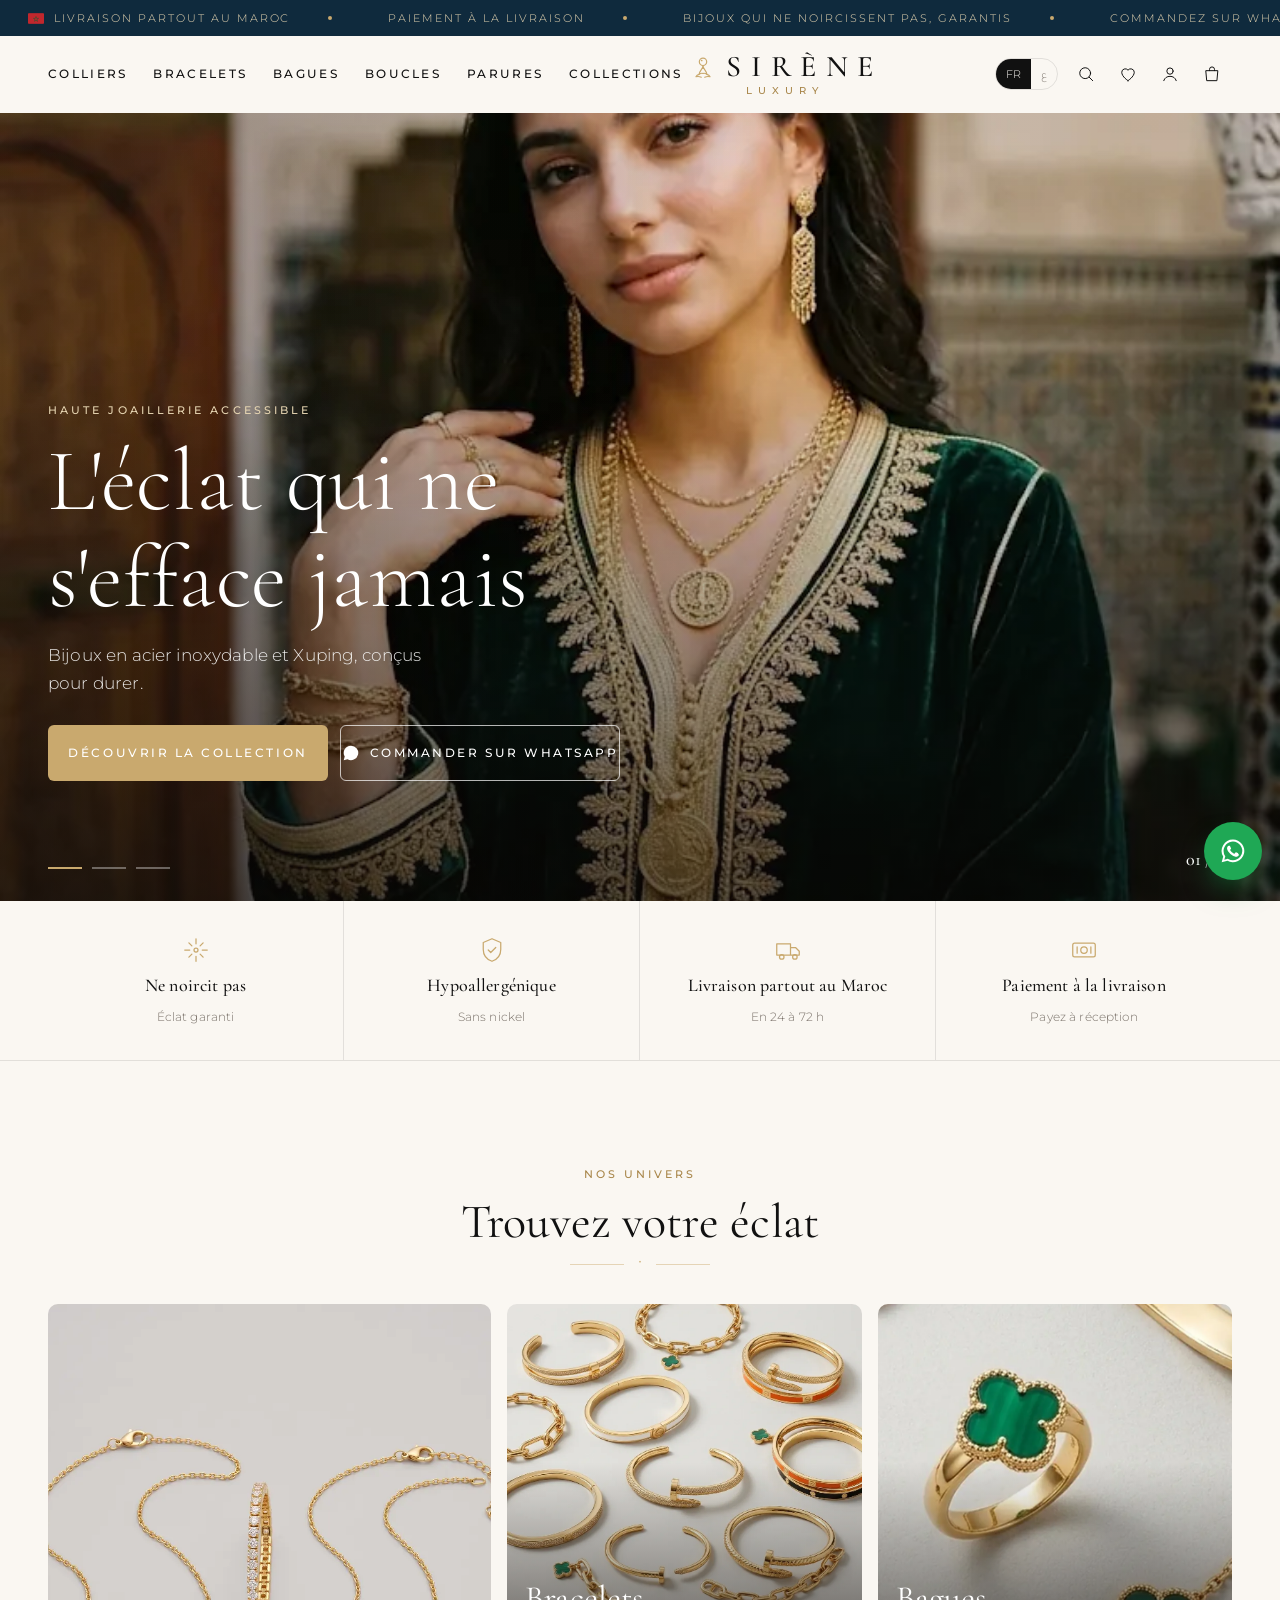
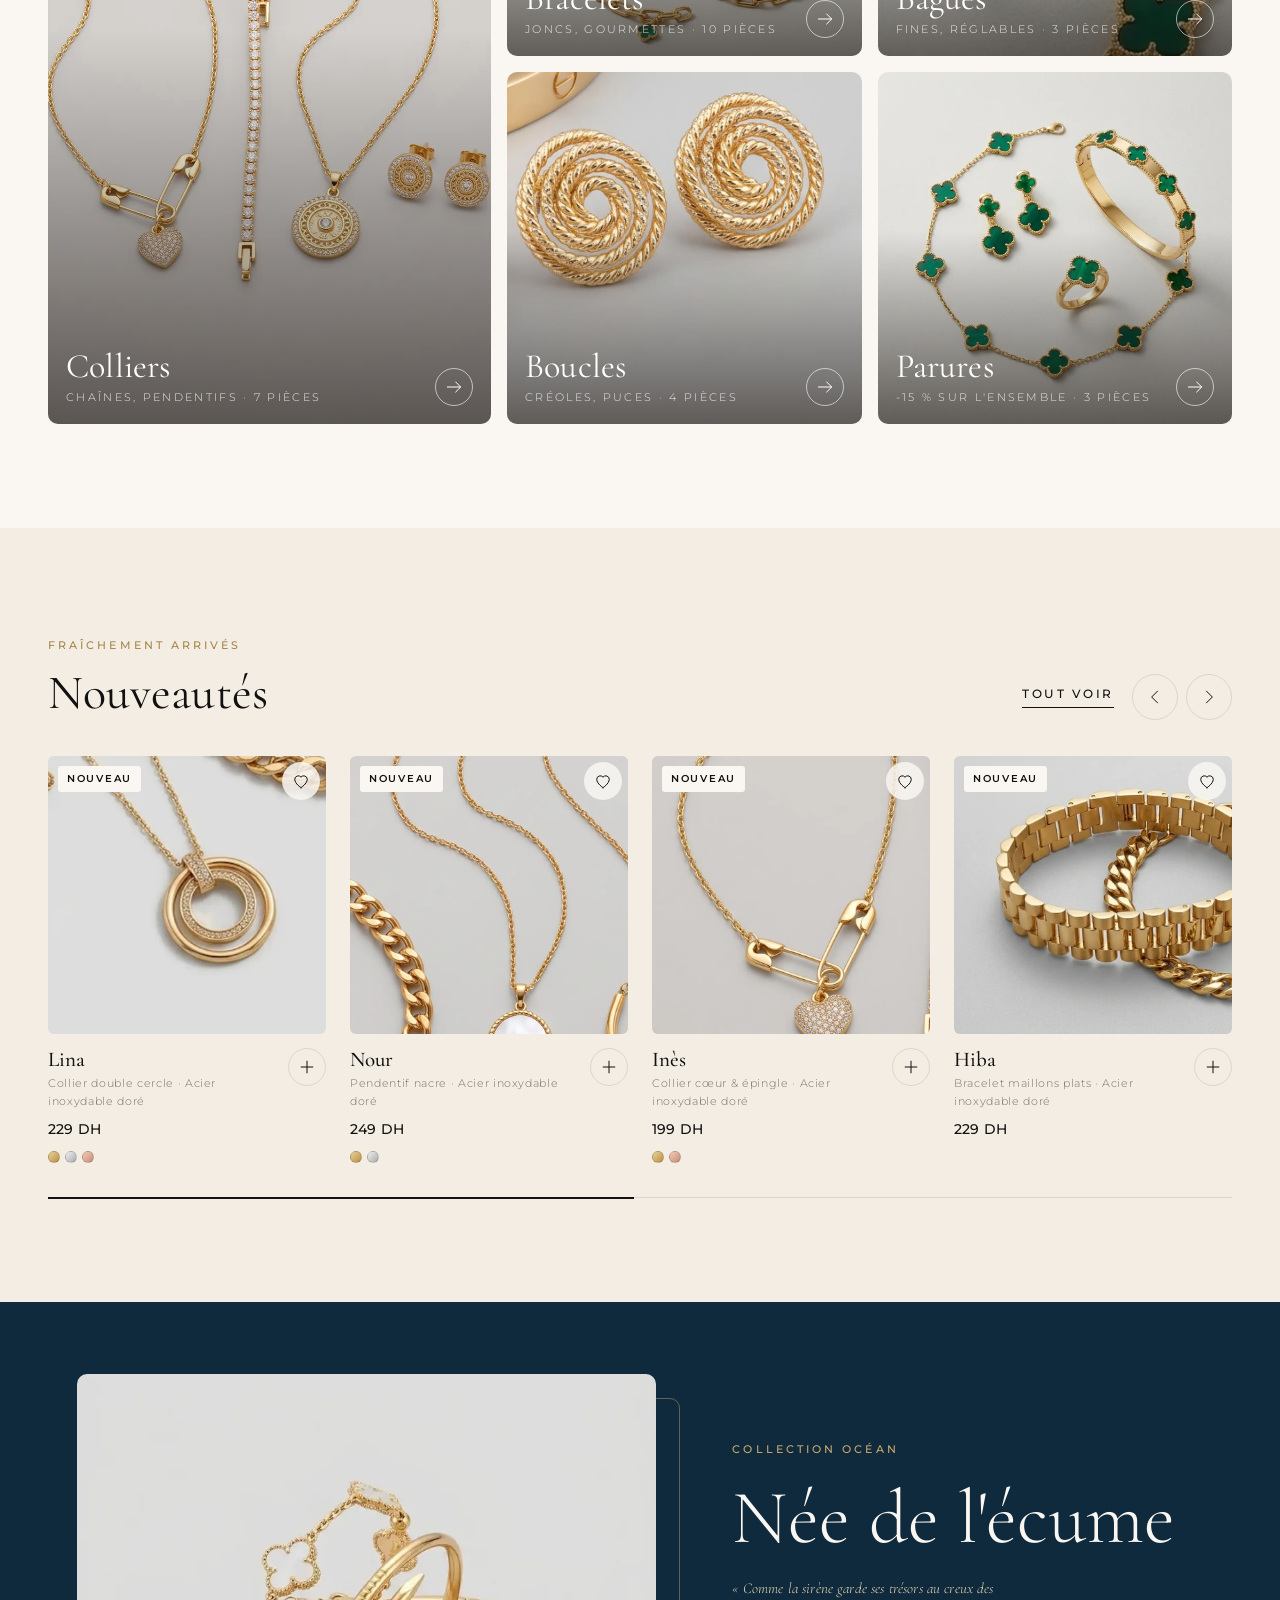
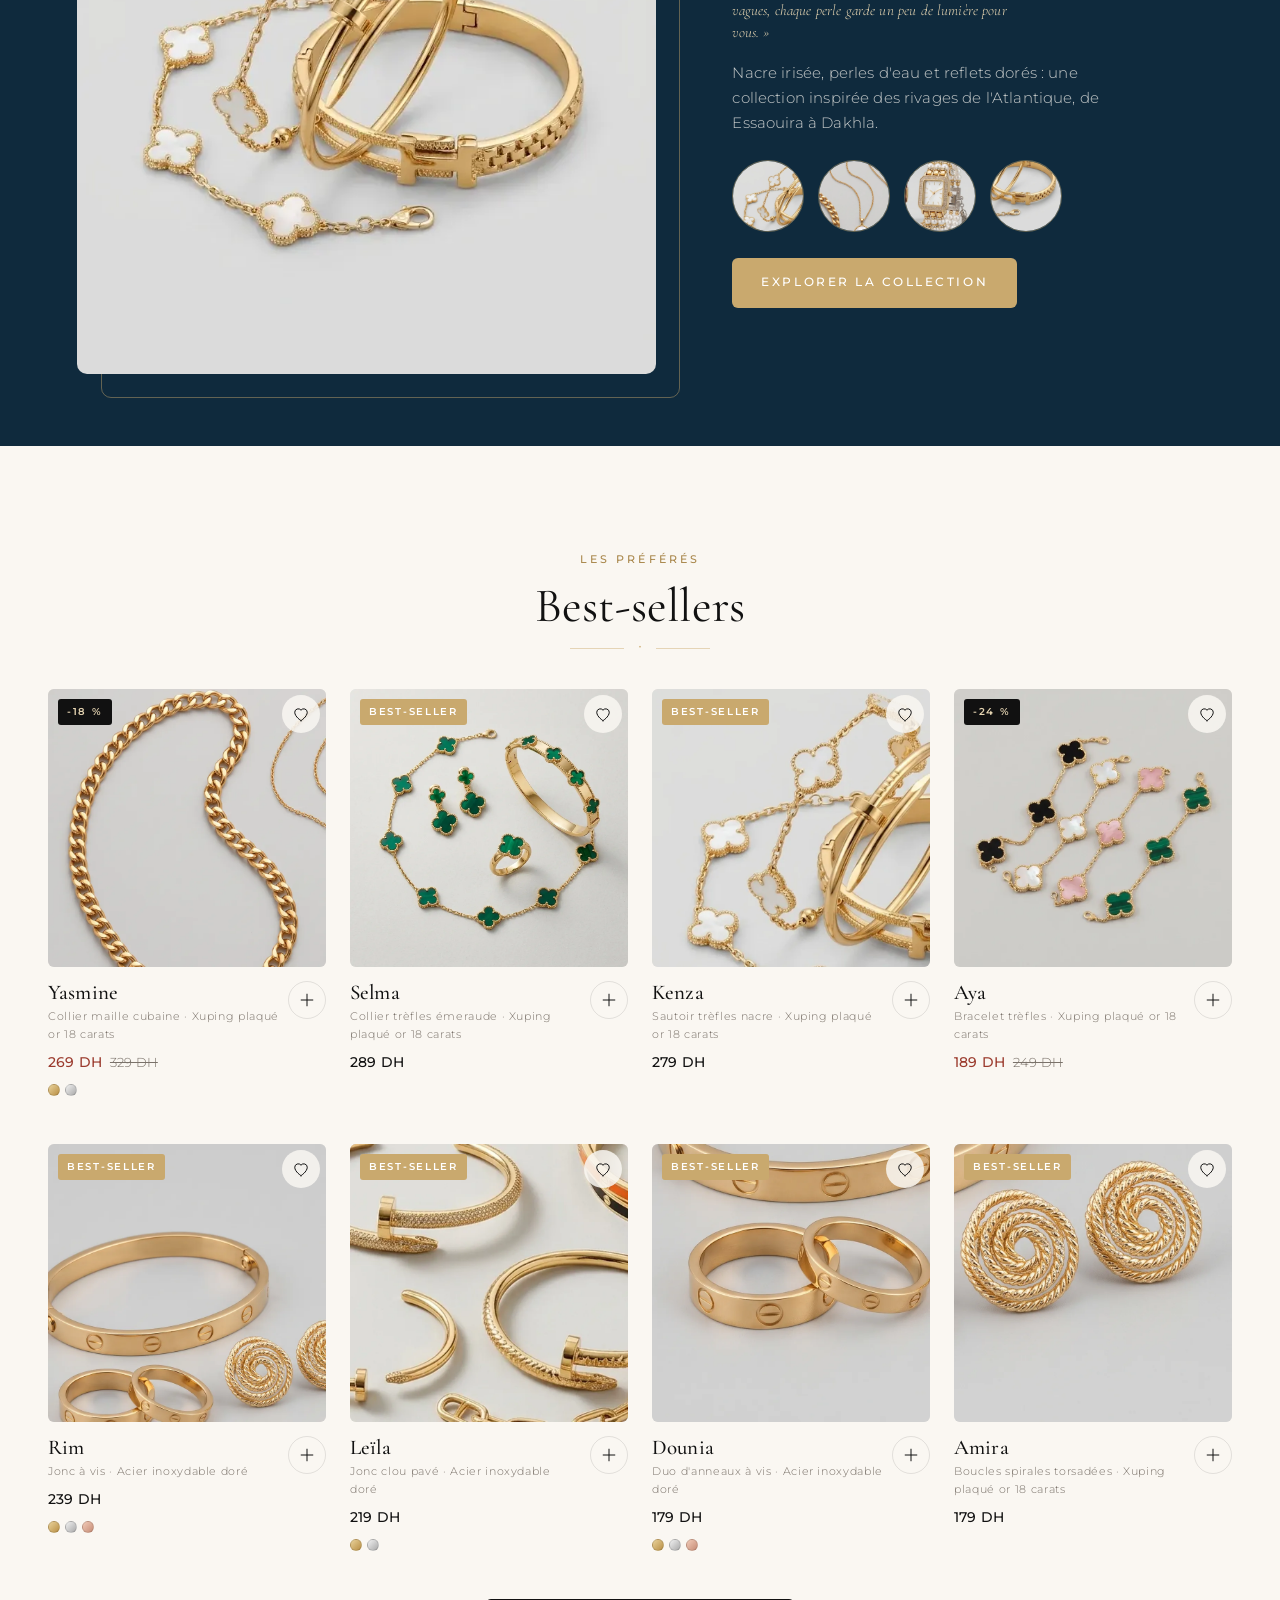
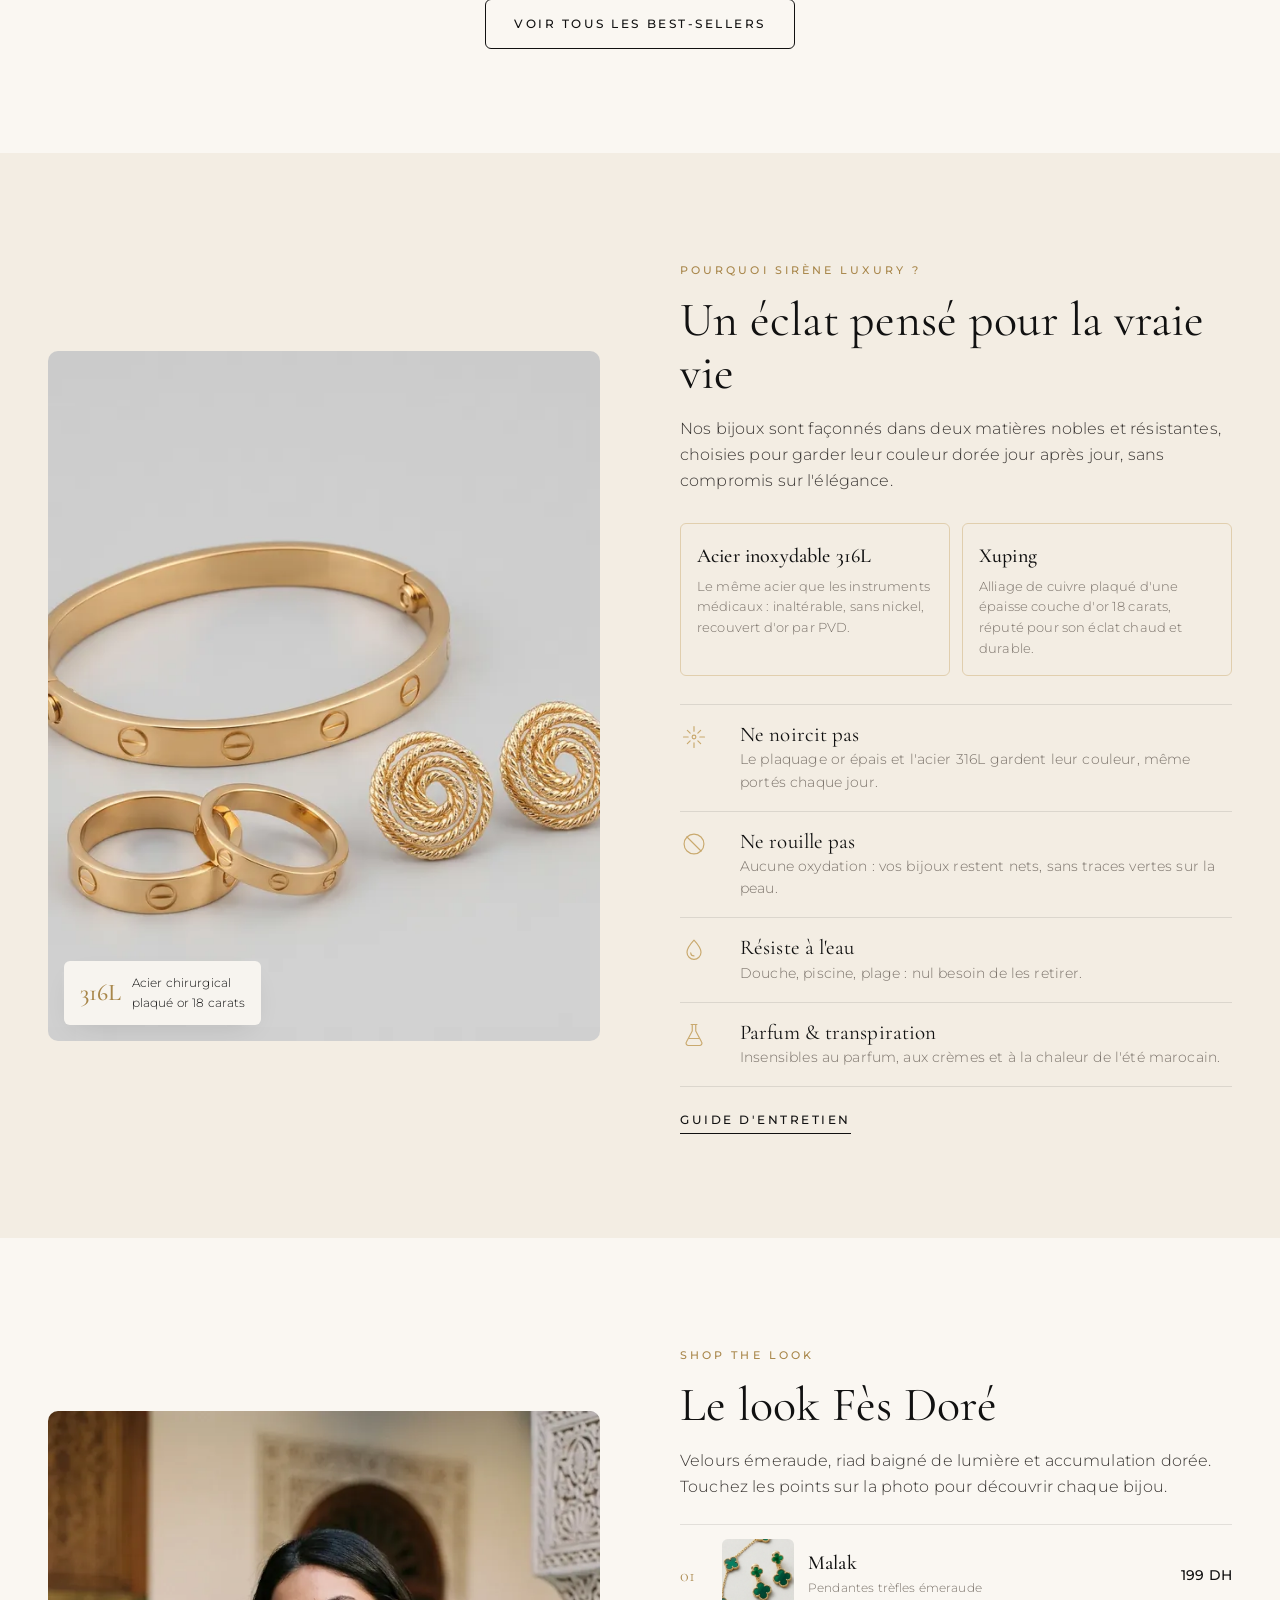
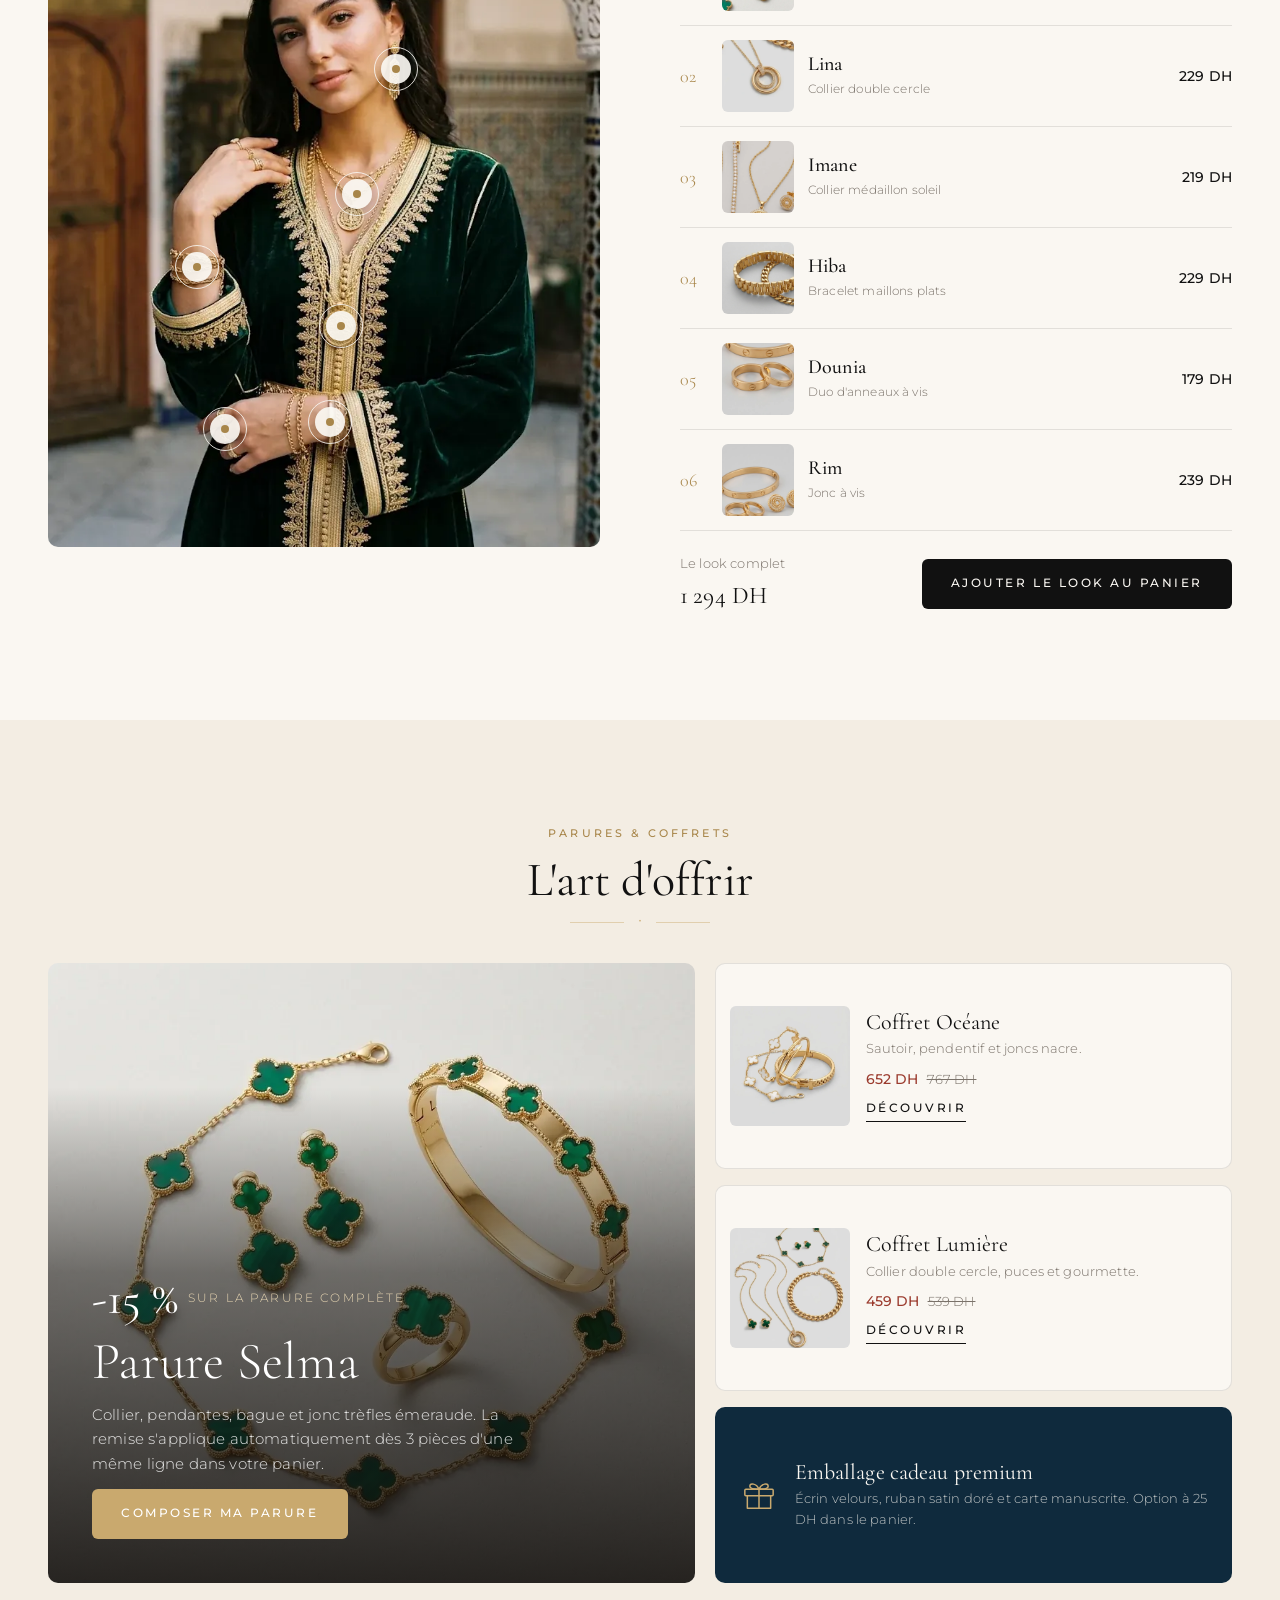
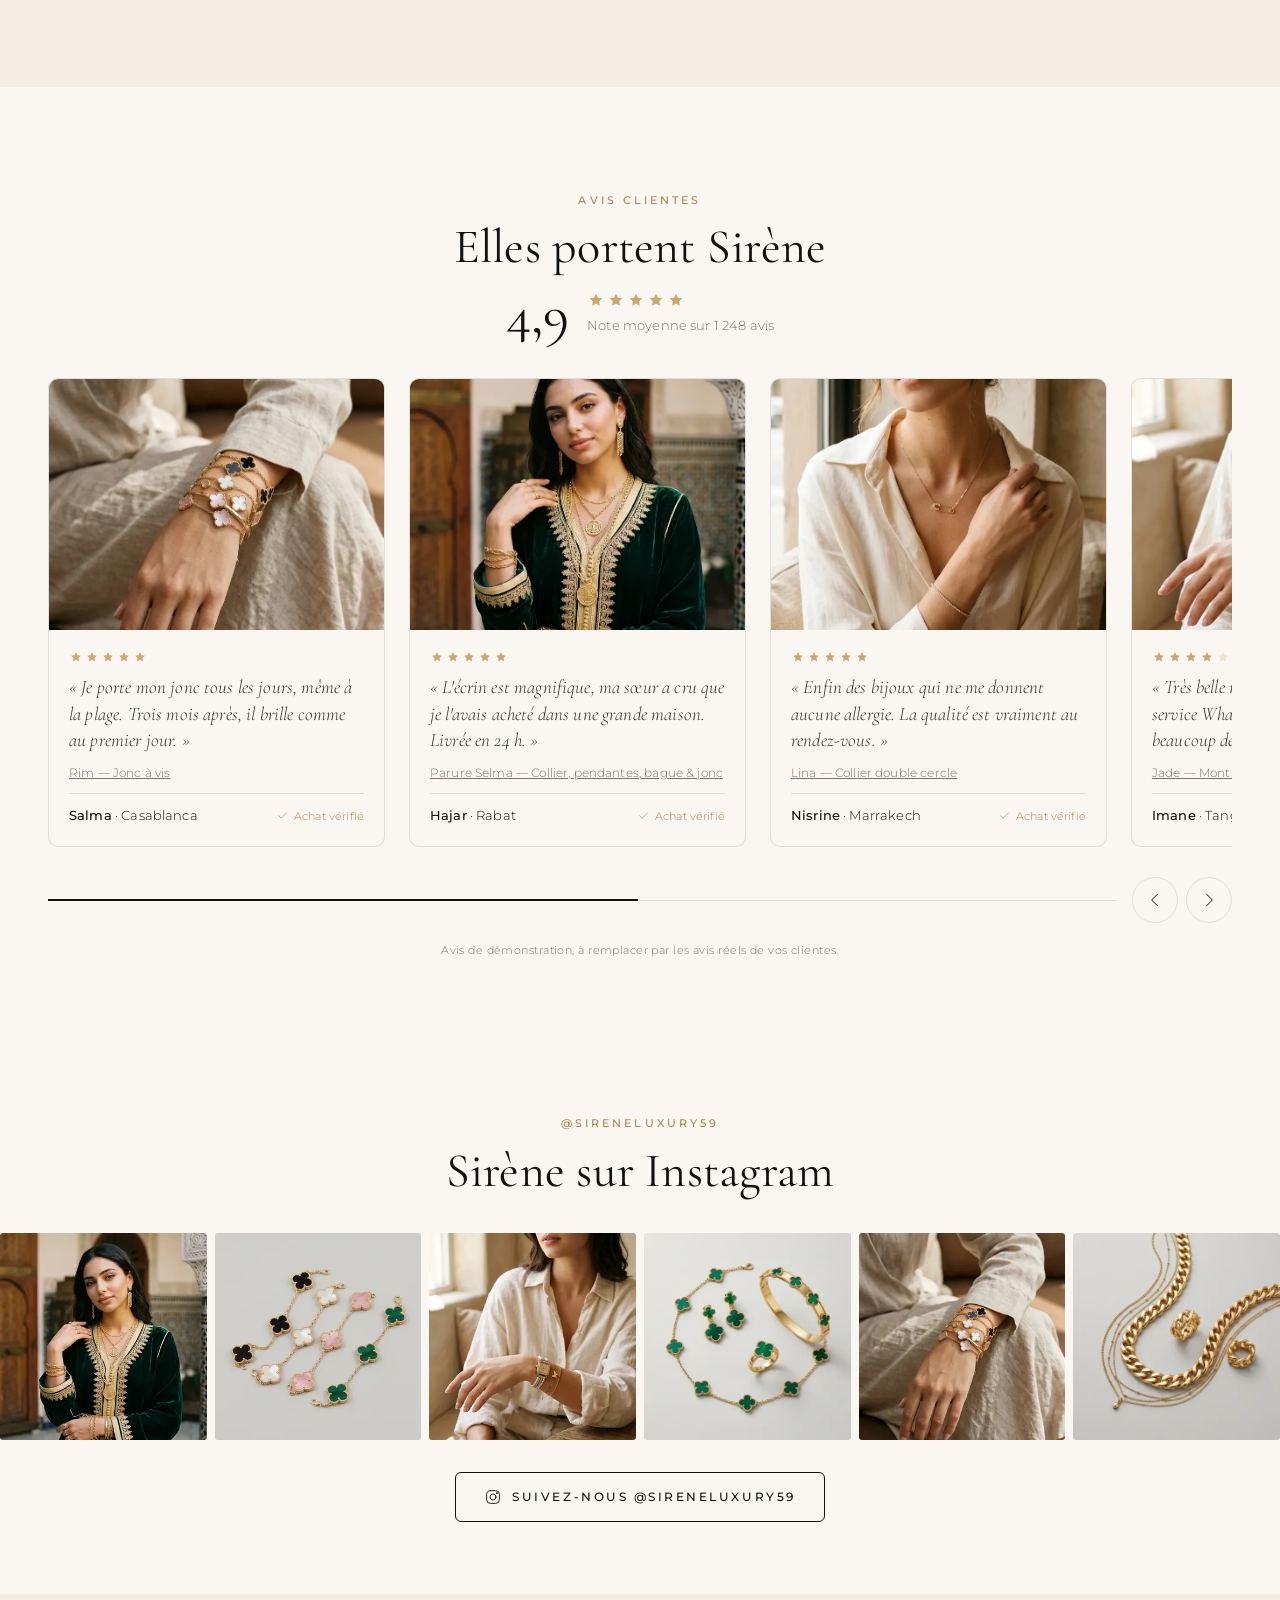
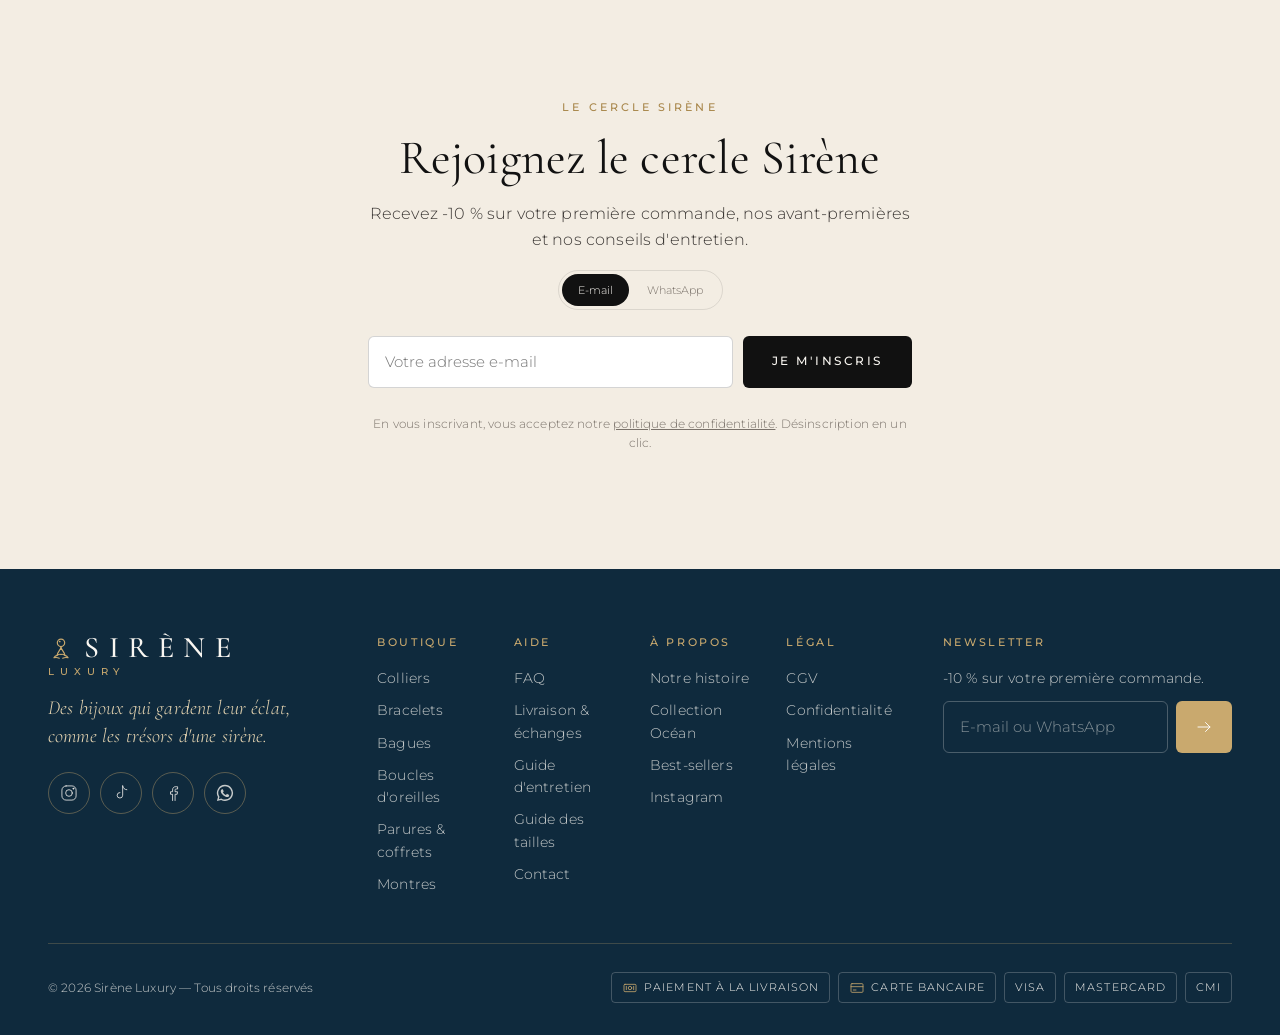
==== index.html @ de08d3f8 "Maquette e-commerce Sirène Luxury Co-Authored-By: Claude Opus 5.5 <noreply@anthropic.com> Claude-Ses" ====
<!doctype html>
<html lang="fr" dir="ltr">
<head>
<meta charset="utf-8">
<meta name="viewport" content="width=device-width, initial-scale=1, viewport-fit=cover">
<title>Sirène Luxury — Bijoux en acier inoxydable et Xuping | Maroc</title>
<meta name="description" content="Sirène Luxury, joaillerie marocaine : bijoux plaqués or en acier inoxydable et Xuping qui ne noircissent pas. Livraison partout au Maroc, paiement à la livraison.">
<meta name="theme-color" content="#FAF7F2">
<meta property="og:title" content="Sirène Luxury — L'éclat qui ne s'efface jamais">
<meta property="og:description" content="Bijoux en acier inoxydable et Xuping, conçus pour durer. Livraison partout au Maroc.">
<meta property="og:image" content="assets/img/look-caftan.webp">
<link rel="icon" href="assets/img/favicon.svg" type="image/svg+xml">
<link rel="preconnect" href="https://fonts.googleapis.com">
<link rel="preconnect" href="https://fonts.gstatic.com" crossorigin>
<link href="https://fonts.googleapis.com/css2?family=Amiri:wght@400;700&family=Cormorant+Garamond:ital,wght@0,300;0,400;0,500;1,300;1,400&family=Montserrat:wght@300;400;500;600&family=Tajawal:wght@300;400;500&display=swap" rel="stylesheet">
<link rel="preload" as="image" href="assets/img/look-caftan.webp">
<link rel="stylesheet" href="assets/css/styles.css">
</head>
<body data-page="home">

<main id="main">

<!-- 1. HERO -->
<section class="hero" aria-roledescription="carrousel" aria-label="Mise en avant">
  <div class="hero__slide is-active"><img src="assets/img/look-caftan.webp" alt="Femme en caftan vert portant une parure dorée Sirène Luxury" fetchpriority="high"></div>
  <div class="hero__slide"><img src="assets/img/lifestyle-lin.webp" alt="Femme en chemise de lin portant un collier fin doré" loading="lazy"></div>
  <div class="hero__slide"><img src="assets/img/poignet-bracelets.webp" alt="Poignet orné de bracelets trèfles dorés" loading="lazy"></div>
  <div class="container hero__content">
    <span class="eyebrow" data-i18n="hero.eyebrow">Haute joaillerie accessible</span>
    <h1 class="h-display hero__title" data-i18n="hero.title">L'éclat qui ne s'efface jamais</h1>
    <p class="hero__sub" data-i18n="hero.sub">Bijoux en acier inoxydable et Xuping, conçus pour durer.</p>
    <div class="hero__ctas">
      <a href="collection.html?c=nouveautes" class="btn btn--gold btn--lg" data-i18n="hero.cta1">Découvrir la collection</a>
      <a href="#" data-wa-general class="btn btn--ghost-light btn--lg"><svg class="icon" viewBox="0 0 24 24" style="fill:currentColor;stroke:none"><path d="M12 2.2A9.7 9.7 0 0 0 3.6 16.8L2.3 21.7l5-1.3A9.7 9.7 0 1 0 12 2.2zm4.4 11.7c-.2-.1-1.4-.7-1.7-.8-.2-.1-.4-.1-.5.1l-.8 1c-.1.2-.3.2-.5.1a6.6 6.6 0 0 1-3.3-2.9c-.2-.4.2-.4.7-1.3.1-.2 0-.3 0-.4l-.8-1.8c-.2-.5-.4-.4-.5-.4h-.5a.9.9 0 0 0-.7.3 2.8 2.8 0 0 0-.9 2.1 4.9 4.9 0 0 0 1 2.6 11.2 11.2 0 0 0 4.3 3.8c1.6.7 2.2.7 3 .6.5-.1 1.4-.6 1.6-1.1.2-.6.2-1 .1-1.1z"/></svg><span data-i18n="hero.cta2">Commander sur WhatsApp</span></a>
    </div>
  </div>
  <div class="hero__dots" role="tablist"><button class="hero__dot is-active" aria-label="Visuel 1"><i></i></button><button class="hero__dot" aria-label="Visuel 2"><i></i></button><button class="hero__dot" aria-label="Visuel 3"><i></i></button></div>
  <div class="hero__count"><b id="heroNum">01</b> / 03</div>
</section>

<!-- 2. RÉASSURANCE -->
<section class="reassure" aria-label="Nos garanties"><div class="container reassure__grid" id="reassure"></div></section>

<!-- 3. CATÉGORIES -->
<section class="section">
  <div class="container">
    <div class="s-head reveal"><span class="eyebrow" data-i18n="cats.eyebrow">Nos univers</span><h2 class="h-section" data-i18n="cats.title">Trouvez votre éclat</h2><span data-rule></span></div>
    <div class="cats" id="cats"></div>
  </div>
</section>

<!-- 4. NOUVEAUTÉS -->
<section class="section section--pearl">
  <div class="container carousel" data-carousel>
    <div class="s-head s-head--split reveal">
      <div><span class="eyebrow" data-i18n="new.eyebrow">Fraîchement arrivés</span><h2 class="h-section" data-i18n="new.title" style="margin-top:10px">Nouveautés</h2></div>
      <div style="display:flex;gap:18px;align-items:center"><a href="collection.html?c=nouveautes" class="link-u">Tout voir</a><div class="carousel__nav"><button class="carousel__btn" data-prev aria-label="Précédent"><svg class="icon" viewBox="0 0 24 24"><path d="M15 5l-7 7 7 7"/></svg></button><button class="carousel__btn" data-next aria-label="Suivant"><svg class="icon" viewBox="0 0 24 24"><path d="M9 5l7 7-7 7"/></svg></button></div></div>
    </div>
    <div class="carousel__track" id="newTrack"></div>
    <div class="carousel__bar"><i></i></div>
  </div>
</section>

<!-- 5. COLLECTION OCÉAN -->
<section class="ocean" aria-label="Collection Océan">
  <svg class="ocean__waves" viewBox="0 0 800 800" preserveAspectRatio="none" aria-hidden="true"><g fill="none" stroke="#C9A96E" stroke-width=".8"><path d="M0 620 Q100 590 200 620 T400 620 T600 620 T800 620"/><path d="M0 650 Q100 620 200 650 T400 650 T600 650 T800 650"/><path d="M0 680 Q100 650 200 680 T400 680 T600 680 T800 680"/><path d="M0 710 Q100 680 200 710 T400 710 T600 710 T800 710"/></g></svg>
  <div class="ocean__grid">
    <div class="ocean__media"><img src="assets/img/parure-nacre.webp" alt="Bijoux trèfles en nacre et joncs dorés de la Collection Océan" loading="lazy"></div>
    <div class="ocean__text reveal">
      <span class="eyebrow" data-i18n="ocean.eyebrow">Collection Océan</span>
      <h2 data-i18n="ocean.title">Née de l'écume</h2>
      <p class="ocean__poem" data-i18n="ocean.poem">« Comme la sirène garde ses trésors au creux des vagues, chaque perle garde un peu de lumière pour vous. »</p>
      <p data-i18n="ocean.text">Nacre irisée, perles d'eau et reflets dorés : une collection inspirée des rivages de l'Atlantique, de Essaouira à Dakhla.</p>
      <div class="ocean__pearls">
        <a href="produit.html?id=kenza" aria-label="Sautoir Kenza"><img src="assets/img/c-sautoir-nacre.webp" alt="" loading="lazy"></a>
        <a href="produit.html?id=nour" aria-label="Pendentif Nour"><img src="assets/img/c-pendentif-nacre.webp" alt="" loading="lazy"></a>
        <a href="produit.html?id=jade" aria-label="Montre Jade"><img src="assets/img/c-montre-perles.webp" alt="" loading="lazy"></a>
        <a href="produit.html?id=lamia" aria-label="Joncs Lamia"><img src="assets/img/c-joncs-nacre.webp" alt="" loading="lazy"></a>
      </div>
      <a href="collection.html?c=ocean" class="btn btn--gold" style="margin-top:8px" data-i18n="ocean.cta">Explorer la collection</a>
    </div>
  </div>
</section>

<!-- 6. BEST-SELLERS -->
<section class="section">
  <div class="container">
    <div class="s-head reveal"><span class="eyebrow" data-i18n="best.eyebrow">Les préférés</span><h2 class="h-section" data-i18n="best.title">Best-sellers</h2><span data-rule></span></div>
    <div class="pgrid" id="bestGrid"></div>
    <div style="text-align:center;margin-top:48px"><a href="collection.html?c=best-sellers" class="btn btn--ghost">Voir tous les best-sellers</a></div>
  </div>
</section>

<!-- 7. POURQUOI SIRÈNE -->
<section class="section section--pearl">
  <div class="container why">
    <div class="why__media reveal"><img src="assets/img/c-macro.webp" alt="Gros plan sur un jonc et des bagues plaqués or" loading="lazy">
      <div class="why__tag"><b>316L</b><span>Acier chirurgical<br>plaqué or 18 carats</span></div></div>
    <div class="reveal reveal-d1">
      <span class="eyebrow" data-i18n="why.eyebrow">Pourquoi Sirène Luxury ?</span>
      <h2 class="h-section" style="margin:12px 0 16px" data-i18n="why.title">Un éclat pensé pour la vraie vie</h2>
      <p class="lead">Nos bijoux sont façonnés dans deux matières nobles et résistantes, choisies pour garder leur couleur dorée jour après jour, sans compromis sur l'élégance.</p>
      <div class="compare">
        <div><b>Acier inoxydable 316L</b><small>Le même acier que les instruments médicaux : inaltérable, sans nickel, recouvert d'or par PVD.</small></div>
        <div><b>Xuping</b><small>Alliage de cuivre plaqué d'une épaisse couche d'or 18 carats, réputé pour son éclat chaud et durable.</small></div>
      </div>
      <div class="why__list" id="whyList"></div>
      <a href="entretien.html" class="link-u" style="margin-top:24px">Guide d'entretien</a>
    </div>
  </div>
</section>

<!-- 8. SHOP THE LOOK -->
<section class="section">
  <div class="container look" id="look">
    <div class="look__media reveal">
      <img src="assets/img/look-caftan.webp" alt="Look Fès Doré : caftan velours et parure dorée" loading="lazy">
      <div class="look__pop" id="lookPop"></div>
    </div>
    <div class="reveal reveal-d1">
      <span class="eyebrow" data-i18n="look.eyebrow">Shop the look</span>
      <h2 class="h-section" style="margin:12px 0 10px" data-i18n="look.title">Le look Fès Doré</h2>
      <p class="lead" style="margin-bottom:24px">Velours émeraude, riad baigné de lumière et accumulation dorée. Touchez les points sur la photo pour découvrir chaque bijou.</p>
      <div class="look__list" id="lookList"></div>
      <div class="look__total"><div><small class="muted">Le look complet</small><div class="pinfo__price" id="lookTotal"></div></div><button class="btn btn--dark" id="lookAdd">Ajouter le look au panier</button></div>
    </div>
  </div>
</section>

<!-- 9. PARURES & COFFRETS -->
<section class="section section--pearl">
  <div class="container">
    <div class="s-head reveal"><span class="eyebrow" data-i18n="gift.eyebrow">Parures & coffrets</span><h2 class="h-section" data-i18n="gift.title">L'art d'offrir</h2><span data-rule></span></div>
    <div class="gift">
      <a href="produit.html?id=parure-selma" class="gift__main reveal">
        <img src="assets/img/parure-emeraude.webp" alt="Parure Selma : collier, boucles, bague et jonc trèfles émeraude" loading="lazy">
        <div class="gift__txt">
          <span class="gift__off"><b>-15 %</b> sur la parure complète</span>
          <h3>Parure Selma</h3>
          <p style="margin:0;opacity:.88">Collier, pendantes, bague et jonc trèfles émeraude. La remise s'applique automatiquement dès 3 pièces d'une même ligne dans votre panier.</p>
          <span class="btn btn--gold" style="justify-self:start">Composer ma parure</span>
        </div>
      </a>
      <div class="gift__side">
        <div class="gift__card reveal reveal-d1"><img src="assets/img/parure-nacre.webp" alt="" loading="lazy"><div><h4>Coffret Océane</h4><p>Sautoir, pendentif et joncs nacre.</p><div class="pcard__price"><span class="price-now--promo">652 DH</span><span class="price-old">767 DH</span></div><a class="link-u" href="produit.html?id=coffret-oceane" style="margin-top:8px">Découvrir</a></div></div>
        <div class="gift__card reveal reveal-d2"><img src="assets/img/parure-trefle-chaine.webp" alt="" loading="lazy"><div><h4>Coffret Lumière</h4><p>Collier double cercle, puces et gourmette.</p><div class="pcard__price"><span class="price-now--promo">459 DH</span><span class="price-old">539 DH</span></div><a class="link-u" href="produit.html?id=coffret-lumiere" style="margin-top:8px">Découvrir</a></div></div>
        <div class="gift__wrap reveal reveal-d3"><svg class="icon" viewBox="0 0 24 24"><rect x="3.5" y="8.5" width="17" height="4" rx=".6"/><path d="M5 12.5V20h14v-7.5M12 8.5V20M12 8.5c-1.5-3.5-5.5-4-5.5-1.8 0 1.8 3 1.8 5.5 1.8zM12 8.5c1.5-3.5 5.5-4 5.5-1.8 0 1.8-3 1.8-5.5 1.8z"/></svg><div><h4>Emballage cadeau premium</h4><p>Écrin velours, ruban satin doré et carte manuscrite. Option à 25 DH dans le panier.</p></div></div>
      </div>
    </div>
  </div>
</section>

<!-- 10. AVIS -->
<section class="section reviews">
  <div class="container carousel" data-carousel>
    <div class="s-head reveal"><span class="eyebrow" data-i18n="rev.eyebrow">Avis clientes</span><h2 class="h-section" data-i18n="rev.title">Elles portent Sirène</h2>
      <div class="rating-big"><b>4,9</b><div style="text-align:start"><span id="bigStars"></span><div class="muted" style="font-size:12.5px">Note moyenne sur 1 248 avis</div></div></div></div>
    <div class="carousel__track" id="revTrack"></div>
    <div style="display:flex;justify-content:space-between;align-items:center;margin-top:24px;gap:16px"><div class="carousel__bar" style="flex:1;margin:0"><i></i></div><div class="carousel__nav"><button class="carousel__btn" data-prev aria-label="Précédent"><svg class="icon" viewBox="0 0 24 24"><path d="M15 5l-7 7 7 7"/></svg></button><button class="carousel__btn" data-next aria-label="Suivant"><svg class="icon" viewBox="0 0 24 24"><path d="M9 5l7 7-7 7"/></svg></button></div></div>
    <p class="demo-note">Avis de démonstration, à remplacer par les avis réels de vos clientes.</p>
  </div>
</section>

<!-- 11. INSTAGRAM -->
<section class="section section--tight" style="padding-bottom:72px">
  <div class="container">
    <div class="s-head reveal"><span class="eyebrow" data-i18n="ig.eyebrow">@sireneluxury59</span><h2 class="h-section" data-i18n="ig.title">Sirène sur Instagram</h2></div>
  </div>
  <div class="insta" id="insta"></div>
  <div style="text-align:center;margin-top:32px"><a class="btn btn--ghost" id="igBtn" target="_blank" rel="noopener"><span data-i18n="ig.cta">Suivez-nous @sireneluxury59</span></a></div>
</section>

<!-- 12. NEWSLETTER -->
<section class="section news">
  <div class="container news__inner reveal">
    <span class="eyebrow" data-i18n="nl.eyebrow">Le cercle Sirène</span>
    <h2 class="h-section" data-i18n="nl.title">Rejoignez le cercle Sirène</h2>
    <p class="lead" style="margin:0" data-i18n="nl.sub">Recevez -10 % sur votre première commande, nos avant-premières et nos conseils d'entretien.</p>
    <div class="toggle" role="tablist" id="nlToggle"><button class="is-active" data-mode="email" data-i18n="nl.email">E-mail</button><button data-mode="wa" data-i18n="nl.wa">WhatsApp</button></div>
    <form class="form-inline" data-news><input class="field" id="nlField" type="email" required placeholder="Votre adresse e-mail" aria-label="Votre adresse e-mail"><button class="btn btn--dark" data-i18n="nl.btn">Je m'inscris</button></form>
    <p class="fine">En vous inscrivant, vous acceptez notre <a href="confidentialite.html" style="text-decoration:underline">politique de confidentialité</a>. Désinscription en un clic.</p>
  </div>
</section>

</main>

<script src="assets/js/data.js"></script>
<script src="assets/js/app.js"></script>
<script src="assets/js/home.js"></script>
</body>
</html>
---- assets/css/styles.css ----
/* =========================================================
   SIRÈNE LUXURY — Design system
   Mobile-first. Sections réutilisables (préfixe .s-*)
   ========================================================= */
:root{
  --ivory:#FAF7F2;
  --ivory-2:#F3EDE3;
  --pearl:#EFE8DC;
  --ink:#111111;
  --ink-2:#3A3633;
  --muted:#7A726A;
  --gold:#C9A96E;
  --gold-d:#A8864A;
  --gold-l:#E6D5B2;
  --ocean:#0F2A3D;
  --ocean-2:#163A52;
  --line:rgba(17,17,17,.10);
  --line-gold:rgba(201,169,110,.45);
  --wa:#1FA855;
  --danger:#9B3B2E;
  --radius:6px;
  --radius-lg:10px;
  --shadow:0 10px 30px -12px rgba(17,17,17,.14);
  --shadow-lg:0 30px 60px -25px rgba(15,42,61,.30);
  --serif:"Cormorant Garamond","Amiri",Georgia,serif;
  --sans:"Montserrat","Tajawal",system-ui,-apple-system,sans-serif;
  --ease:cubic-bezier(.22,.61,.36,1);
  --gutter:16px;
  --maxw:1320px;
  --header-h:64px;
  --ann-h:36px;
}
@media(min-width:768px){:root{--gutter:32px;--header-h:76px}}
@media(min-width:1200px){:root{--gutter:48px}}

*,*::before,*::after{box-sizing:border-box}
html{-webkit-text-size-adjust:100%;scroll-behavior:smooth}
body{margin:0;background:var(--ivory);color:var(--ink);font-family:var(--sans);font-weight:300;font-size:15px;line-height:1.65;letter-spacing:.01em;-webkit-font-smoothing:antialiased;overflow-x:hidden}
html[dir="rtl"] body{font-size:16px;letter-spacing:0}
img{max-width:100%;display:block}
a{color:inherit;text-decoration:none}
button{font:inherit;color:inherit;background:none;border:0;cursor:pointer;padding:0}
input,select,textarea{font:inherit;color:inherit}
:focus-visible{outline:1.5px solid var(--gold);outline-offset:3px}
.sr-only{position:absolute;width:1px;height:1px;overflow:hidden;clip:rect(0 0 0 0);white-space:nowrap}
.container{width:100%;max-width:var(--maxw);margin-inline:auto;padding-inline:var(--gutter)}
.icon{width:20px;height:20px;stroke:currentColor;fill:none;stroke-width:1.2;stroke-linecap:round;stroke-linejoin:round;flex:none}

/* ---------- Typo ---------- */
h1,h2,h3,h4{font-family:var(--serif);font-weight:400;line-height:1.1;margin:0;letter-spacing:.005em}
html[dir="rtl"] h1,html[dir="rtl"] h2,html[dir="rtl"] h3,html[dir="rtl"] h4{line-height:1.45}
.eyebrow{display:inline-block;font-family:var(--sans);font-size:11px;font-weight:500;letter-spacing:.28em;text-transform:uppercase;color:var(--gold-d)}
html[dir="rtl"] .eyebrow{letter-spacing:0;font-size:13px}
.h-display{font-size:clamp(40px,8.5vw,88px);font-weight:300}
.h-section{font-size:clamp(30px,5vw,48px);font-weight:400}
.lead{font-size:16px;color:var(--ink-2);max-width:56ch}
.muted{color:var(--muted)}
.gold{color:var(--gold)}
.serif-i{font-family:var(--serif);font-style:italic}

/* Section head + gold rule */
.s-head{display:flex;flex-direction:column;align-items:center;text-align:center;gap:12px;margin-bottom:36px}
.s-head .lead{margin:0}
.rule{display:flex;align-items:center;gap:12px;color:var(--gold);width:140px}
.rule::before,.rule::after{content:"";height:1px;flex:1;background:var(--line-gold)}
.rule svg{width:8px;height:8px}
.s-head--split{flex-direction:row;justify-content:space-between;align-items:flex-end;text-align:start}
@media(max-width:767px){.s-head--split{flex-direction:column;align-items:flex-start}}
.section{padding-block:64px}
@media(min-width:1024px){.section{padding-block:104px}}
.section--tight{padding-block:40px}
.section--pearl{background:var(--ivory-2)}
.section--ocean{background:var(--ocean);color:var(--ivory)}

/* ---------- Buttons ---------- */
.btn{--bg:var(--ink);--fg:var(--ivory);display:inline-flex;align-items:center;justify-content:center;gap:10px;min-height:50px;padding:0 28px;border-radius:var(--radius);background:var(--bg);color:var(--fg);font-size:11.5px;font-weight:500;letter-spacing:.22em;text-transform:uppercase;transition:background .35s var(--ease),color .35s var(--ease),border-color .35s,transform .35s var(--ease),box-shadow .35s;white-space:nowrap;border:1px solid transparent}
html[dir="rtl"] .btn{letter-spacing:0;font-size:14px}
.btn:hover{transform:translateY(-1px);box-shadow:var(--shadow)}
.btn--gold{--bg:var(--gold);--fg:#fff}
.btn--gold:hover{--bg:var(--gold-d)}
.btn--dark:hover{--bg:#2a2724}
.btn--ghost{--bg:transparent;--fg:var(--ink);border-color:var(--ink)}
.btn--ghost:hover{--bg:var(--ink);--fg:var(--ivory)}
.btn--ghost-light{--bg:transparent;--fg:#fff;border-color:rgba(255,255,255,.7)}
.btn--ghost-light:hover{--bg:#fff;--fg:var(--ink)}
.btn--wa{--bg:var(--wa);--fg:#fff}
.btn--wa:hover{--bg:#178f47}
.btn--block{width:100%}
.btn--lg{min-height:56px}
.btn .icon{width:18px;height:18px}
.link-u{position:relative;font-size:11.5px;font-weight:500;letter-spacing:.22em;text-transform:uppercase;padding-bottom:4px;display:inline-flex;gap:8px;align-items:center}
html[dir="rtl"] .link-u{letter-spacing:0;font-size:14px}
.link-u::after{content:"";position:absolute;inset-inline:0;bottom:0;height:1px;background:currentColor;transform-origin:right;transition:transform .5s var(--ease)}
.link-u:hover::after{transform:scaleX(.35)}
.icon-btn{width:40px;height:40px;display:inline-grid;place-items:center;border-radius:50%;transition:background .3s;position:relative}
.icon-btn:hover{background:rgba(17,17,17,.05)}

/* ---------- Announcement ---------- */
.ann{background:var(--ocean);color:var(--gold-l);height:var(--ann-h);overflow:hidden;display:flex;align-items:center;font-size:11px;letter-spacing:.18em;text-transform:uppercase}
html[dir="rtl"] .ann{letter-spacing:0;font-size:13px}
.ann__track{display:flex;gap:0;white-space:nowrap;animation:marquee 38s linear infinite;will-change:transform}
html[dir="rtl"] .ann__track{animation-name:marquee-rtl}
.ann:hover .ann__track{animation-play-state:paused}
.ann__item{display:inline-flex;align-items:center;gap:10px;padding-inline:28px}
.ann__item::after{content:"";width:4px;height:4px;border-radius:50%;background:var(--gold);margin-inline-start:28px}
.ann__flag{width:16px;height:11px;border-radius:1px}
@keyframes marquee{to{transform:translateX(-50%)}}
@keyframes marquee-rtl{to{transform:translateX(50%)}}

/* ---------- Header ---------- */
.header{position:sticky;top:0;z-index:60;background:rgba(250,247,242,.94);backdrop-filter:saturate(1.4) blur(14px);-webkit-backdrop-filter:saturate(1.4) blur(14px);border-bottom:1px solid transparent;transition:border-color .3s,box-shadow .3s}
.header.is-scrolled{border-bottom-color:var(--line);box-shadow:0 6px 20px -16px rgba(0,0,0,.25)}
.header__bar{height:var(--header-h);display:grid;grid-template-columns:1fr auto 1fr;align-items:center;gap:8px}
.header__left,.header__right{display:flex;align-items:center;gap:2px}
.header__right{justify-content:flex-end}
.header__nav{display:none}
.lang{display:none;align-items:center;font-size:11px;letter-spacing:.14em;border:1px solid var(--line);border-radius:999px;overflow:hidden;margin-inline-end:6px}
.lang button{padding:6px 10px;color:var(--muted)}
.lang button.is-active{background:var(--ink);color:var(--ivory)}
.badge-count{position:absolute;top:3px;inset-inline-end:2px;min-width:17px;height:17px;padding:0 4px;border-radius:999px;background:var(--gold);color:#fff;font-size:10px;font-weight:600;display:grid;place-items:center;letter-spacing:0;transform:scale(0);transition:transform .35s var(--ease)}
.badge-count.has{transform:scale(1)}
.hide-sm{display:none!important}
@media(min-width:768px){.hide-sm{display:inline-grid!important}.lang{display:inline-flex}}
@media(min-width:1100px){
  .header__burger{display:none!important}
  .header__nav{display:flex;align-items:center;gap:26px;height:100%}
  .header__bar{grid-template-columns:1fr auto 1fr}
}
.nav-item{height:100%;display:flex;align-items:center}
.nav-link{font-size:11.5px;font-weight:500;letter-spacing:.2em;text-transform:uppercase;position:relative;padding-block:8px}
html[dir="rtl"] .nav-link{letter-spacing:0;font-size:14px}
.nav-link::after{content:"";position:absolute;inset-inline:0;bottom:2px;height:1px;background:var(--gold);transform:scaleX(0);transition:transform .4s var(--ease)}
.nav-item:hover .nav-link::after,.nav-link.is-active::after{transform:scaleX(1)}

/* Logo */
.logo{display:flex;flex-direction:column;align-items:center;line-height:1;gap:4px;color:var(--ink)}
.logo__row{display:flex;align-items:center;gap:10px}
.logo__mark{width:22px;height:22px;color:var(--gold)}
.logo__word{font-family:"Cormorant Garamond",serif;font-weight:500;font-size:24px;letter-spacing:.32em;margin-inline-end:-.32em}
.logo__sub{font-family:var(--sans);font-size:8.5px;font-weight:500;letter-spacing:.62em;margin-inline-end:-.62em;color:var(--gold-d)}
@media(min-width:768px){.logo__word{font-size:30px}.logo__sub{font-size:9.5px}.logo__mark{width:26px;height:26px}}
.logo--light{color:var(--ivory)}
.logo--light .logo__sub{color:var(--gold)}

/* Mega menu */
.mega{position:absolute;inset-inline:0;top:100%;background:var(--ivory);border-top:1px solid var(--line);box-shadow:0 30px 50px -30px rgba(0,0,0,.25);opacity:0;visibility:hidden;transform:translateY(-6px);transition:opacity .35s var(--ease),transform .35s var(--ease),visibility .35s}
.nav-item:hover .mega,.nav-item:focus-within .mega{opacity:1;visibility:visible;transform:none}
.mega__inner{display:grid;grid-template-columns:220px 1fr;gap:48px;padding-block:40px}
.mega__links{display:flex;flex-direction:column;gap:12px}
.mega__links h4{font-size:26px;margin-bottom:10px}
.mega__links a{font-size:14px;color:var(--ink-2);transition:color .2s,padding .3s var(--ease)}
.mega__links a:hover{color:var(--gold-d);padding-inline-start:6px}
.mega__links .link-u{margin-top:14px;color:var(--ink)}
.mega__cards{display:grid;grid-template-columns:repeat(4,1fr);gap:18px}
.mega__card{display:flex;flex-direction:column;gap:10px}
.mega__card .ph{aspect-ratio:4/5;border-radius:var(--radius);overflow:hidden;background:var(--pearl)}
.mega__card img{width:100%;height:100%;object-fit:cover;transition:transform 1.2s var(--ease)}
.mega__card:hover img{transform:scale(1.06)}
.mega__card span{font-family:var(--serif);font-size:19px}

/* Mobile drawer */
.drawer{position:fixed;inset:0;z-index:90;visibility:hidden}
.drawer.is-open{visibility:visible}
.drawer__scrim{position:absolute;inset:0;background:rgba(15,20,25,.45);opacity:0;transition:opacity .4s}
.drawer.is-open .drawer__scrim{opacity:1}
.drawer__panel{position:absolute;top:0;bottom:0;inset-inline-start:0;width:min(420px,88vw);background:var(--ivory);display:flex;flex-direction:column;transform:translateX(-100%);transition:transform .5s var(--ease)}
html[dir="rtl"] .drawer__panel{transform:translateX(100%)}
.drawer--right .drawer__panel{inset-inline-start:auto;inset-inline-end:0;transform:translateX(100%)}
html[dir="rtl"] .drawer--right .drawer__panel{transform:translateX(-100%)}
.drawer.is-open .drawer__panel{transform:none}
.drawer__head{display:flex;align-items:center;justify-content:space-between;padding:16px 20px;border-bottom:1px solid var(--line)}
.drawer__title{font-family:var(--serif);font-size:24px}
.drawer__body{flex:1;overflow:auto;padding:12px 20px 24px}
.mnav details{border-bottom:1px solid var(--line)}
.mnav summary{list-style:none;display:flex;justify-content:space-between;align-items:center;padding:16px 0;font-family:var(--serif);font-size:23px;cursor:pointer}
.mnav summary::-webkit-details-marker{display:none}
.mnav summary .icon{transition:transform .3s}
.mnav details[open] summary .icon{transform:rotate(45deg)}
.mnav__sub{display:grid;gap:10px;padding:0 0 18px}
.mnav__sub a{font-size:14px;color:var(--ink-2)}
.mnav__imgs{display:flex;gap:10px;overflow-x:auto;padding:4px 0 18px;scrollbar-width:none}
.mnav__imgs a{flex:0 0 120px}
.mnav__imgs img{aspect-ratio:4/5;object-fit:cover;border-radius:var(--radius);margin-bottom:6px}
.mnav__imgs span{font-size:12px}
.mnav__plain{display:block;padding:16px 0;font-family:var(--serif);font-size:23px;border-bottom:1px solid var(--line)}
.mnav__foot{display:grid;gap:14px;padding-top:22px;font-size:13px}
.mnav__foot a{display:flex;align-items:center;gap:10px}

/* Search overlay */
.search{position:fixed;inset:0;z-index:95;background:rgba(250,247,242,.98);display:flex;flex-direction:column;opacity:0;visibility:hidden;transition:opacity .35s,visibility .35s}
.search.is-open{opacity:1;visibility:visible}
.search__top{display:flex;align-items:center;gap:12px;padding:24px var(--gutter);max-width:900px;width:100%;margin:0 auto}
.search__input{flex:1;border:0;border-bottom:1px solid var(--ink);background:transparent;font-family:var(--serif);font-size:clamp(26px,5vw,42px);padding:8px 0;outline:none}
.search__res{max-width:900px;width:100%;margin:0 auto;padding:12px var(--gutter) 40px;overflow:auto}
.search__tags{display:flex;flex-wrap:wrap;gap:8px;margin:8px 0 24px}
.chip{border:1px solid var(--line);border-radius:999px;padding:7px 14px;font-size:12px;transition:border-color .2s,background .2s}
.chip:hover,.chip.is-active{border-color:var(--ink);background:var(--ink);color:var(--ivory)}
.search__list{display:grid;gap:4px}
.search__row{display:flex;align-items:center;gap:14px;padding:10px 0;border-bottom:1px solid var(--line)}
.search__row img{width:58px;height:58px;object-fit:cover;border-radius:var(--radius);background:var(--pearl)}
.search__row b{font-family:var(--serif);font-weight:500;font-size:19px;display:block}

/* ---------- Hero ---------- */
.hero{position:relative;height:calc(100svh - var(--header-h) - var(--ann-h));min-height:560px;max-height:920px;overflow:hidden;background:#1b1612;color:#fff}
.hero__slide{position:absolute;inset:0;opacity:0;transition:opacity 1.4s var(--ease)}
.hero__slide.is-active{opacity:1;z-index:1}
.hero__slide img{width:100%;height:100%;object-fit:cover;transform:scale(1.08);transition:transform 7s linear}
.hero__slide.is-active img{transform:scale(1)}
.hero__slide::after{content:"";position:absolute;inset:0;background:linear-gradient(180deg,rgba(10,8,6,.05) 30%,rgba(10,8,6,.62) 100%),linear-gradient(90deg,rgba(10,8,6,.35),transparent 60%)}
html[dir="rtl"] .hero__slide::after{background:linear-gradient(180deg,rgba(10,8,6,.05) 30%,rgba(10,8,6,.62) 100%),linear-gradient(-90deg,rgba(10,8,6,.35),transparent 60%)}
.hero__content{position:relative;z-index:2;height:100%;display:flex;flex-direction:column;justify-content:flex-end;padding-bottom:84px}
.hero__content .eyebrow{color:var(--gold-l)}
.hero__title{margin:14px 0 14px;max-width:12ch}
.hero__sub{font-size:15px;max-width:38ch;color:rgba(255,255,255,.88);margin:0 0 28px}
.hero__ctas{display:flex;flex-wrap:wrap;gap:12px}
.hero__ctas .btn{flex:1 1 220px;max-width:280px}
.hero__dots{position:absolute;z-index:3;bottom:32px;inset-inline-start:var(--gutter);display:flex;gap:10px;align-items:center}
.hero__dot{width:34px;height:2px;background:rgba(255,255,255,.35);position:relative;overflow:hidden}
.hero__dot i{position:absolute;inset:0;background:var(--gold);transform:scaleX(0);transform-origin:left}
html[dir="rtl"] .hero__dot i{transform-origin:right}
.hero__dot.is-active i{animation:dot 6s linear forwards}
@keyframes dot{to{transform:scaleX(1)}}
.hero__count{position:absolute;z-index:3;bottom:26px;inset-inline-end:var(--gutter);font-family:var(--serif);font-size:18px;color:rgba(255,255,255,.8)}
.hero__count b{color:#fff;font-weight:500}
@media(min-width:1024px){.hero__content{padding-bottom:120px}.hero__sub{font-size:17px}}

/* ---------- Reassurance ---------- */
.reassure{border-bottom:1px solid var(--line);background:var(--ivory)}
.reassure__grid{display:grid;grid-template-columns:repeat(2,1fr)}
.reassure__item{display:flex;flex-direction:column;align-items:center;text-align:center;gap:10px;padding:26px 10px}
.reassure__item:nth-child(odd){border-inline-end:1px solid var(--line)}
.reassure__item:nth-child(-n+2){border-bottom:1px solid var(--line)}
.reassure__item .icon{width:30px;height:30px;color:var(--gold);stroke-width:1}
.reassure__item b{font-family:var(--serif);font-weight:500;font-size:18px;line-height:1.2}
.reassure__item small{font-size:12px;color:var(--muted)}
@media(min-width:900px){
  .reassure__grid{grid-template-columns:repeat(4,1fr)}
  .reassure__item{padding:34px 16px}
  .reassure__item:nth-child(-n+2){border-bottom:0}
  .reassure__item:not(:last-child){border-inline-end:1px solid var(--line)}
}

/* ---------- Categories ---------- */
.cats{display:grid;grid-template-columns:repeat(2,1fr);gap:10px}
.cat{position:relative;display:block;border-radius:var(--radius-lg);overflow:hidden;aspect-ratio:3/4;background:var(--pearl);isolation:isolate}
.cat img{width:100%;height:100%;object-fit:cover;transition:transform 1.4s var(--ease)}
.cat:hover img{transform:scale(1.06)}
.cat::after{content:"";position:absolute;inset:0;background:linear-gradient(180deg,transparent 45%,rgba(17,12,8,.6))}
.cat__label{position:absolute;z-index:1;inset-inline:0;bottom:0;padding:18px;color:#fff;display:flex;justify-content:space-between;align-items:flex-end}
.cat__label h3{font-size:clamp(24px,3vw,34px)}
.cat__label small{display:block;font-size:10.5px;letter-spacing:.22em;text-transform:uppercase;opacity:.85;margin-top:4px}
.cat__arrow{width:38px;height:38px;border-radius:50%;border:1px solid rgba(255,255,255,.6);display:grid;place-items:center;transition:background .3s,color .3s}
.cat:hover .cat__arrow{background:#fff;color:var(--ink)}
.cats .cat:first-child{grid-column:span 2;aspect-ratio:16/11}
@media(min-width:900px){
  .cats{grid-template-columns:1.25fr 1fr 1fr;grid-template-rows:repeat(2,1fr);gap:16px;height:min(78vw,780px)}
  .cats .cat{aspect-ratio:auto}
  .cats .cat:first-child{grid-column:auto;grid-row:span 2;aspect-ratio:auto}
}
@media(min-width:1200px){.cats{height:720px}}

/* ---------- Product card ---------- */
.pgrid{display:grid;grid-template-columns:repeat(2,1fr);gap:28px 12px}
@media(min-width:768px){.pgrid{grid-template-columns:repeat(3,1fr);gap:40px 20px}}
@media(min-width:1100px){.pgrid{grid-template-columns:repeat(4,1fr);gap:48px 24px}}
.pcard{position:relative;display:flex;flex-direction:column}
.pcard__media{position:relative;aspect-ratio:1/1;border-radius:var(--radius);overflow:hidden;background:#EDE9E3;display:block}
.pcard__media img{position:absolute;inset:0;width:100%;height:100%;object-fit:cover;transition:opacity .7s var(--ease),transform 1.2s var(--ease)}
.pcard__media .img-2{opacity:0}
@media(hover:hover){
  .pcard:hover .pcard__media .img-1{opacity:0}
  .pcard:hover .pcard__media .img-2{opacity:1;transform:scale(1.04)}
}
.pbadge{position:absolute;top:10px;inset-inline-start:10px;z-index:2;background:var(--ivory);color:var(--ink);font-size:9.5px;font-weight:600;letter-spacing:.18em;text-transform:uppercase;padding:5px 9px;border-radius:3px}
html[dir="rtl"] .pbadge{letter-spacing:0;font-size:11px}
.pbadge--promo{background:var(--ink);color:var(--gold-l)}
.pbadge--best{background:var(--gold);color:#fff}
.pbadge--out{background:#fff;color:var(--muted)}
.pcard__fav{position:absolute;top:6px;inset-inline-end:6px;z-index:2;width:38px;height:38px;border-radius:50%;display:grid;place-items:center;background:rgba(250,247,242,.85);transition:transform .3s var(--ease),color .3s}
.pcard__fav:hover{transform:scale(1.08)}
.pcard__fav.is-on{color:var(--gold-d)}
.pcard__fav.is-on .icon{fill:currentColor}
.pcard__add{position:absolute;inset-inline:10px;bottom:10px;z-index:2;min-height:44px;border-radius:var(--radius);background:rgba(17,17,17,.92);color:var(--ivory);font-size:10.5px;font-weight:500;letter-spacing:.2em;text-transform:uppercase;display:flex;align-items:center;justify-content:center;gap:8px;transform:translateY(12px);opacity:0;transition:transform .45s var(--ease),opacity .45s var(--ease),background .3s}
html[dir="rtl"] .pcard__add{letter-spacing:0;font-size:13px}
.pcard__add:hover{background:var(--gold)}
@media(hover:hover){.pcard:hover .pcard__add{transform:none;opacity:1}}
.pcard__add-m{display:inline-grid}
@media(hover:hover){.pcard__add-m{display:none}}
.pcard__body{padding-top:14px;display:flex;flex-direction:column;gap:2px}
.pcard__row{display:flex;justify-content:space-between;align-items:flex-start;gap:8px}
.pcard__name{font-family:var(--serif);font-size:21px;font-weight:500;line-height:1.15}
.pcard__mat{font-size:11px;letter-spacing:.06em;color:var(--muted)}
.pcard__price{margin-top:6px;display:flex;gap:8px;align-items:baseline;font-size:14px;font-weight:500}
.price-old{color:var(--muted);text-decoration:line-through;font-weight:300;font-size:13px}
.price-now--promo{color:var(--danger)}
.pcard__swatches{display:flex;gap:5px;margin-top:8px}
.sw{width:12px;height:12px;border-radius:50%;border:1px solid rgba(0,0,0,.12)}
.sw--gold{background:linear-gradient(135deg,#E9D29A,#B98F45)}
.sw--silver{background:linear-gradient(135deg,#F1F1F1,#A9A9A9)}
.sw--rose{background:linear-gradient(135deg,#F2CBB8,#C68C76)}
.pcard__mbtn{width:38px;height:38px;border-radius:50%;border:1px solid var(--line);display:grid;place-items:center;flex:none;transition:background .3s,color .3s,border-color .3s}
.pcard__mbtn:hover{background:var(--ink);color:#fff;border-color:var(--ink)}
.pcard.is-out .pcard__media img{filter:grayscale(.35);opacity:.75}
.pcard.is-out .pcard__add,.pcard.is-out .pcard__mbtn{pointer-events:none;opacity:.35}

/* Carousel */
.carousel{position:relative}
.carousel__track{display:grid;grid-auto-flow:column;grid-auto-columns:calc((100% - 12px)/1.6);gap:12px;overflow-x:auto;scroll-snap-type:x mandatory;scrollbar-width:none;padding-bottom:6px;scroll-padding-inline:var(--gutter)}
.carousel__track::-webkit-scrollbar{display:none}
.carousel__track>*{scroll-snap-align:start}
@media(min-width:768px){.carousel__track{grid-auto-columns:calc((100% - 40px)/3);gap:20px}}
@media(min-width:1100px){.carousel__track{grid-auto-columns:calc((100% - 72px)/4);gap:24px}}
.carousel__nav{display:flex;gap:8px}
.carousel__btn{width:46px;height:46px;border-radius:50%;border:1px solid var(--line);display:grid;place-items:center;transition:background .3s,color .3s,border-color .3s}
.carousel__btn:hover{background:var(--ink);color:#fff;border-color:var(--ink)}
html[dir="rtl"] .carousel__btn .icon{transform:scaleX(-1)}
.carousel__bar{height:1px;background:var(--line);margin-top:28px;position:relative}
.carousel__bar i{position:absolute;inset-block:-.5px;inset-inline-start:0;background:var(--ink);height:2px;width:30%;transition:transform .2s}

/* ---------- Editorial Ocean ---------- */
.ocean{position:relative;background:var(--ocean);color:var(--ivory);overflow:hidden}
.ocean__grid{display:grid;align-items:center}
.ocean__media{position:relative;padding:var(--gutter) var(--gutter) 28px}
.ocean__media img{width:100%;aspect-ratio:4/5;object-fit:cover;border-radius:var(--radius-lg);position:relative;z-index:1}
.ocean__media::after{content:"";position:absolute;z-index:0;top:calc(var(--gutter) + 14px);left:calc(var(--gutter) + 14px);right:calc(var(--gutter) - 14px);bottom:14px;border:1px solid var(--line-gold);border-radius:var(--radius-lg)}
.ocean__text{position:relative;padding:8px var(--gutter) 72px;display:flex;flex-direction:column;gap:18px;align-items:flex-start}
.ocean__text .eyebrow{color:var(--gold)}
.ocean__text h2{font-size:clamp(40px,7vw,76px);font-weight:300}
.ocean__text p{color:rgba(250,247,242,.78);max-width:42ch;margin:0;font-size:15px}
.ocean__poem{font-family:var(--serif);font-style:italic;font-size:22px;color:var(--gold-l)!important;line-height:1.45}
.ocean__waves{position:absolute;inset:0;pointer-events:none;opacity:.12}
.ocean__pearls{display:flex;gap:14px;margin-top:6px}
.ocean__pearls a{width:72px;aspect-ratio:1;border-radius:50%;overflow:hidden;border:1px solid var(--line-gold)}
.ocean__pearls img{width:100%;height:100%;object-fit:cover}
@media(min-width:900px){
  .ocean__grid{grid-template-columns:1.05fr 1fr;min-height:720px}
  .ocean__media{padding:72px 0 72px clamp(40px,6vw,96px)}
  html[dir="rtl"] .ocean__media{padding:72px clamp(40px,6vw,96px) 72px 0}
  .ocean__media img{aspect-ratio:auto;height:600px}
  .ocean__media::after{top:96px;bottom:48px;left:calc(clamp(40px,6vw,96px) + 24px);right:-24px}
  html[dir="rtl"] .ocean__media::after{left:-24px;right:calc(clamp(40px,6vw,96px) + 24px)}
  .ocean__text{padding:80px clamp(40px,6vw,96px)}
}

/* ---------- Why ---------- */
.why{display:grid;gap:40px;align-items:center}
.why__media{position:relative;border-radius:var(--radius-lg);overflow:hidden;aspect-ratio:1/1;background:var(--pearl)}
.why__media img{width:100%;height:100%;object-fit:cover}
.why__tag{position:absolute;bottom:16px;inset-inline-start:16px;background:rgba(250,247,242,.94);border-radius:var(--radius);padding:12px 16px;font-size:12px;display:flex;gap:10px;align-items:center;box-shadow:var(--shadow)}
.why__tag b{font-family:var(--serif);font-size:24px;font-weight:500;color:var(--gold-d)}
.why__list{display:grid;gap:0;margin-top:28px;border-top:1px solid var(--line)}
.why__row{display:grid;grid-template-columns:44px 1fr;gap:16px;padding:18px 0;border-bottom:1px solid var(--line)}
.why__row .icon{width:28px;height:28px;color:var(--gold);stroke-width:1}
.why__row h4{font-size:21px;margin-bottom:2px}
.why__row p{margin:0;font-size:13.5px;color:var(--muted)}
.compare{display:grid;grid-template-columns:repeat(2,1fr);gap:12px;margin-top:28px}
.compare div{border:1px solid var(--line-gold);border-radius:var(--radius);padding:16px}
.compare b{font-family:var(--serif);font-size:20px;font-weight:500;display:block}
.compare small{font-size:12.5px;color:var(--muted);display:block;margin-top:4px}
@media(min-width:900px){.why{grid-template-columns:1fr 1fr;gap:80px}.why__media{aspect-ratio:4/5}}

/* ---------- Shop the look ---------- */
.look{display:grid;gap:28px;align-items:center}
.look__media{position:relative;border-radius:var(--radius-lg);overflow:hidden;aspect-ratio:3/4;background:var(--pearl)}
.look__media img{width:100%;height:100%;object-fit:cover}
.hotspot{position:absolute;z-index:2;width:30px;height:30px;margin:-15px 0 0 -15px;border-radius:50%;background:rgba(250,247,242,.92);display:grid;place-items:center;box-shadow:0 4px 14px rgba(0,0,0,.25);transition:transform .3s var(--ease)}
.hotspot::before{content:"";position:absolute;inset:-7px;border-radius:50%;border:1px solid rgba(250,247,242,.85);animation:pulse 2.4s var(--ease) infinite}
.hotspot::after{content:"";width:8px;height:8px;border-radius:50%;background:var(--gold-d)}
.hotspot:hover,.hotspot.is-active{transform:scale(1.15)}
.hotspot.is-active::after{background:var(--ink)}
@keyframes pulse{0%{transform:scale(.7);opacity:1}100%{transform:scale(1.5);opacity:0}}
.look__pop{position:absolute;z-index:3;width:230px;background:var(--ivory);border-radius:var(--radius);padding:10px;display:flex;gap:10px;box-shadow:var(--shadow-lg);opacity:0;visibility:hidden;transform:translateY(6px);transition:all .35s var(--ease)}
.look__pop.is-open{opacity:1;visibility:visible;transform:none}
.look__pop img{width:64px;height:64px;object-fit:cover;border-radius:4px}
.look__pop b{font-family:var(--serif);font-size:18px;font-weight:500;display:block;line-height:1.2}
.look__pop small{font-size:12px;color:var(--muted)}
.look__pop .link-u{font-size:10px;margin-top:6px}
.look__list{display:grid;gap:0;border-top:1px solid var(--line)}
.look__item{display:grid;grid-template-columns:28px 72px 1fr auto;gap:14px;align-items:center;padding:14px 0;border-bottom:1px solid var(--line);transition:background .3s}
.look__item.is-active{background:linear-gradient(90deg,rgba(201,169,110,.12),transparent)}
.look__num{font-family:var(--serif);font-size:18px;color:var(--gold-d)}
.look__item img{width:72px;height:72px;object-fit:cover;border-radius:var(--radius)}
.look__item b{font-family:var(--serif);font-weight:500;font-size:20px;display:block;line-height:1.15}
.look__item small{font-size:12px;color:var(--muted)}
.look__total{display:flex;justify-content:space-between;align-items:center;padding:20px 0 0;gap:12px;flex-wrap:wrap}
@media(min-width:900px){.look{grid-template-columns:1fr 1fr;gap:80px}}

/* ---------- Gift / parures ---------- */
.gift{display:grid;gap:16px}
.gift__main{position:relative;border-radius:var(--radius-lg);overflow:hidden;min-height:460px;color:#fff;display:flex;align-items:flex-end;isolation:isolate}
.gift__main img{position:absolute;inset:0;width:100%;height:100%;object-fit:cover;z-index:-2;transition:transform 1.6s var(--ease)}
.gift__main:hover img{transform:scale(1.04)}
.gift__main::after{content:"";position:absolute;inset:0;z-index:-1;background:linear-gradient(180deg,rgba(15,12,9,0) 20%,rgba(15,12,9,.55) 50%,rgba(15,12,9,.88))}
.gift__txt{padding:28px;display:grid;gap:12px;max-width:520px}
.gift__txt h3{font-size:clamp(32px,4.5vw,52px);font-weight:300}
.gift__off{display:inline-flex;align-items:center;gap:10px;font-size:12px;letter-spacing:.18em;text-transform:uppercase;color:var(--gold-l)}
.gift__off b{font-family:var(--serif);font-size:46px;letter-spacing:0;color:#fff;font-weight:400;line-height:1}
.gift__side{display:grid;gap:16px}
.gift__card{background:var(--ivory);border:1px solid var(--line);border-radius:var(--radius-lg);display:grid;grid-template-columns:120px 1fr;gap:16px;padding:14px;align-items:center}
.gift__card img{width:120px;height:120px;object-fit:cover;border-radius:var(--radius)}
.gift__card h4{font-size:22px}
.gift__card p{margin:4px 0 8px;font-size:13px;color:var(--muted)}
.gift__wrap{background:var(--ocean);color:var(--ivory);border-radius:var(--radius-lg);padding:24px;display:flex;gap:16px;align-items:center}
.gift__wrap .icon{width:40px;height:40px;color:var(--gold);stroke-width:.9}
.gift__wrap h4{font-size:22px}
.gift__wrap p{margin:4px 0 0;font-size:13px;color:rgba(250,247,242,.75)}
@media(min-width:900px){.gift{grid-template-columns:1.25fr 1fr;gap:20px}.gift__main{min-height:620px}.gift__txt{padding:44px}}

/* ---------- Reviews ---------- */
.rating-big{display:flex;align-items:center;gap:18px;justify-content:center;flex-wrap:wrap}
.rating-big b{font-family:var(--serif);font-size:56px;font-weight:400;line-height:1}
.stars{display:inline-flex;gap:2px;color:var(--gold)}
.stars .icon{width:14px;height:14px;fill:currentColor;stroke:none}
.stars--lg .icon{width:18px;height:18px}
.reviews .carousel__track{grid-auto-columns:86%}
@media(min-width:768px){.reviews .carousel__track{grid-auto-columns:calc((100% - 40px)/2.4)}}
@media(min-width:1100px){.reviews .carousel__track{grid-auto-columns:calc((100% - 72px)/3.3)}}
.review{background:var(--ivory);border:1px solid var(--line);border-radius:var(--radius-lg);overflow:hidden;display:flex;flex-direction:column}
.review__img{aspect-ratio:4/3;overflow:hidden}
.review__img img{width:100%;height:100%;object-fit:cover}
.review__body{padding:20px;display:flex;flex-direction:column;gap:10px;flex:1}
.review__body p{margin:0;font-family:var(--serif);font-size:19px;line-height:1.4;font-style:italic;color:var(--ink-2)}
.review__who{display:flex;justify-content:space-between;align-items:center;margin-top:auto;padding-top:12px;border-top:1px solid var(--line);font-size:12.5px}
.review__who b{font-weight:500}
.verified{display:inline-flex;align-items:center;gap:5px;font-size:11px;color:var(--gold-d)}
.verified .icon{width:13px;height:13px}
.demo-note{font-size:11px;color:var(--muted);text-align:center;margin-top:18px;letter-spacing:.04em}

/* ---------- Instagram ---------- */
.insta{display:grid;grid-template-columns:repeat(3,1fr);gap:4px}
@media(min-width:900px){.insta{grid-template-columns:repeat(6,1fr);gap:8px}}
.insta a{position:relative;aspect-ratio:1;overflow:hidden;background:var(--pearl);border-radius:3px}
.insta img{width:100%;height:100%;object-fit:cover;transition:transform 1s var(--ease)}
.insta a::after{content:"";position:absolute;inset:0;background:rgba(15,42,61,.0);transition:background .4s}
.insta a:hover::after{background:rgba(15,42,61,.35)}
.insta a:hover img{transform:scale(1.06)}
.insta a .icon{position:absolute;z-index:1;top:50%;left:50%;width:28px;height:28px;margin:-14px;color:#fff;opacity:0;transition:opacity .4s}
.insta a:hover .icon{opacity:1}

/* ---------- Newsletter ---------- */
.news{position:relative;overflow:hidden;background:var(--ivory-2);text-align:center}
.news__inner{max-width:640px;margin:0 auto;display:flex;flex-direction:column;align-items:center;gap:16px}
.news__inner h2 em{color:var(--gold-d)}
.form-inline{display:flex;flex-direction:column;gap:10px;width:100%;margin-top:10px}
.toggle{display:inline-flex;border:1px solid var(--line);border-radius:999px;padding:3px;gap:2px;font-size:11px;letter-spacing:.14em;text-transform:uppercase}
html[dir="rtl"] .toggle{letter-spacing:0;font-size:13px}
.toggle button{padding:7px 16px;border-radius:999px;color:var(--muted)}
.toggle button.is-active{background:var(--ink);color:var(--ivory)}
.field{width:100%;min-height:52px;border:1px solid rgba(17,17,17,.18);background:#fff;border-radius:var(--radius);padding:0 16px;font-size:15px;outline:none;transition:border-color .25s,box-shadow .25s}
.field:focus{border-color:var(--gold);box-shadow:0 0 0 3px rgba(201,169,110,.18)}
textarea.field{padding:14px 16px;min-height:96px;resize:vertical}
select.field{appearance:none;background-image:url("data:image/svg+xml,%3Csvg xmlns='http://www.w3.org/2000/svg' width='12' height='8' fill='none' stroke='%23111' stroke-width='1.2'%3E%3Cpath d='M1 1l5 5 5-5'/%3E%3C/svg%3E");background-repeat:no-repeat;background-position:right 16px center;padding-inline-end:40px}
html[dir="rtl"] select.field{background-position:left 16px center}
.fine{font-size:11.5px;color:var(--muted)}
@media(min-width:640px){.form-inline{flex-direction:row}.form-inline .btn{flex:none}}

/* ---------- Footer ---------- */
.footer{background:var(--ocean);color:rgba(250,247,242,.78);padding-top:64px;font-size:13.5px}
.footer a:hover{color:var(--gold)}
.footer__top{display:grid;gap:40px;padding-bottom:48px;border-bottom:1px solid rgba(201,169,110,.25)}
.footer__brand p{max-width:34ch;margin:18px 0 22px;font-family:var(--serif);font-size:20px;font-style:italic;color:var(--gold-l);line-height:1.4}
.footer__brand .logo{align-items:flex-start}
.socials{display:flex;gap:10px}
.socials a{width:42px;height:42px;border:1px solid rgba(201,169,110,.4);border-radius:50%;display:grid;place-items:center;transition:background .3s,color .3s}
.socials a:hover{background:var(--gold);color:var(--ocean)!important}
.footer__cols{display:grid;grid-template-columns:repeat(2,1fr);gap:32px 20px}
.footer h5{font-family:var(--sans);font-size:11px;font-weight:500;letter-spacing:.24em;text-transform:uppercase;color:var(--gold);margin:0 0 16px}
html[dir="rtl"] .footer h5{letter-spacing:0;font-size:13px}
.footer ul{list-style:none;margin:0;padding:0;display:grid;gap:10px}
.footer__news .field{background:transparent;border-color:rgba(250,247,242,.25);color:var(--ivory)}
.footer__news .field::placeholder{color:rgba(250,247,242,.5)}
.footer__news form{display:flex;gap:8px;margin-top:12px}
.footer__news .btn{padding:0 18px}
.footer__bottom{display:flex;flex-direction:column;gap:18px;align-items:center;padding:28px 0 100px;font-size:12px;text-align:center}
.pay{display:flex;gap:8px;flex-wrap:wrap;justify-content:center}
.pay span{display:inline-flex;align-items:center;gap:6px;border:1px solid rgba(250,247,242,.22);border-radius:4px;padding:6px 10px;font-size:10.5px;letter-spacing:.1em;text-transform:uppercase;color:var(--ivory)}
.pay .icon{width:16px;height:16px;color:var(--gold)}
@media(min-width:900px){
  .footer__top{grid-template-columns:1.1fr 2fr 1.1fr}
  .footer__cols{grid-template-columns:repeat(4,1fr)}
  .footer__bottom{flex-direction:row;justify-content:space-between;padding-bottom:32px}
}

/* ---------- Floating ---------- */
.wa-float{position:fixed;z-index:70;bottom:20px;inset-inline-end:18px;width:58px;height:58px;border-radius:50%;background:var(--wa);color:#fff;display:grid;place-items:center;box-shadow:0 14px 30px -10px rgba(31,168,85,.6);transition:transform .35s var(--ease)}
.wa-float:hover{transform:scale(1.07)}
.wa-float .icon{width:28px;height:28px;fill:#fff;stroke:none}
.wa-float__tip{position:absolute;inset-inline-end:68px;white-space:nowrap;background:var(--ink);color:#fff;font-size:12px;padding:8px 12px;border-radius:var(--radius);opacity:0;transform:translateX(6px);transition:all .3s;pointer-events:none}
.wa-float:hover .wa-float__tip{opacity:1;transform:none}
body.has-sticky .wa-float{bottom:92px}

.popup{position:fixed;z-index:100;inset:0;display:grid;place-items:center;padding:var(--gutter);visibility:hidden}
.popup.is-open{visibility:visible}
.popup__scrim{position:absolute;inset:0;background:rgba(15,20,25,.5);opacity:0;transition:opacity .45s}
.popup.is-open .popup__scrim{opacity:1}
.popup__box{position:relative;width:min(760px,100%);background:var(--ivory);border-radius:var(--radius-lg);overflow:hidden;display:grid;opacity:0;transform:translateY(16px) scale(.98);transition:all .55s var(--ease);box-shadow:var(--shadow-lg)}
.popup.is-open .popup__box{opacity:1;transform:none}
.popup__img{display:none}
.popup__img img{width:100%;height:100%;object-fit:cover}
.popup__txt{padding:40px 28px 30px;text-align:center;display:flex;flex-direction:column;gap:12px;align-items:center}
.popup__txt h3{font-size:clamp(38px,6vw,54px);font-weight:300;line-height:1}
.popup__txt h3 em{color:var(--gold-d)}
.popup__close{position:absolute;top:10px;inset-inline-end:10px;z-index:2;background:rgba(250,247,242,.9)}
@media(min-width:700px){.popup__box{grid-template-columns:1fr 1.1fr}.popup__img{display:block}.popup__txt{padding:52px 40px}}

.toast{position:fixed;z-index:120;left:50%;bottom:24px;transform:translate(-50%,20px);background:var(--ink);color:var(--ivory);padding:14px 20px;border-radius:var(--radius);font-size:13px;display:flex;gap:10px;align-items:center;opacity:0;transition:all .4s var(--ease);pointer-events:none;max-width:calc(100% - 32px)}
.toast.is-show{opacity:1;transform:translate(-50%,0)}
.toast .icon{color:var(--gold)}

/* ---------- Cart drawer ---------- */
.cart__ship{padding:16px 20px;background:var(--ivory-2);font-size:13px}
.cart__ship b{font-weight:600}
.progress{height:3px;background:rgba(17,17,17,.08);border-radius:3px;margin-top:10px;overflow:hidden}
.progress i{display:block;height:100%;background:linear-gradient(90deg,var(--gold-l),var(--gold));border-radius:3px;transition:width .6s var(--ease)}
.citem{display:grid;grid-template-columns:84px 1fr;gap:14px;padding:18px 0;border-bottom:1px solid var(--line)}
.citem img{width:84px;height:84px;object-fit:cover;border-radius:var(--radius);background:var(--pearl)}
.citem__top{display:flex;justify-content:space-between;gap:8px}
.citem b{font-family:var(--serif);font-weight:500;font-size:19px;line-height:1.15}
.citem small{font-size:12px;color:var(--muted);display:block}
.citem__bot{display:flex;justify-content:space-between;align-items:center;margin-top:10px}
.qty{display:inline-flex;align-items:center;border:1px solid var(--line);border-radius:999px;height:34px}
.qty button{width:32px;height:32px;display:grid;place-items:center}
.qty span{min-width:22px;text-align:center;font-size:13px}
.qty .icon{width:14px;height:14px}
.citem__rm{font-size:11px;color:var(--muted);text-decoration:underline;text-underline-offset:3px}
.cart__empty{text-align:center;padding:48px 10px;display:flex;flex-direction:column;gap:14px;align-items:center}
.cart__empty .icon{width:44px;height:44px;color:var(--gold);stroke-width:.8}
.cart__up{padding-top:22px}
.cart__up h4{font-size:20px;margin-bottom:10px}
.mini{display:flex;gap:12px;align-items:center;padding:8px 0}
.mini img{width:56px;height:56px;object-fit:cover;border-radius:var(--radius)}
.mini b{font-family:var(--serif);font-weight:500;font-size:17px;display:block}
.mini small{font-size:12px;color:var(--muted)}
.mini button{margin-inline-start:auto}
.cart__foot{border-top:1px solid var(--line);padding:16px 20px 20px;display:grid;gap:10px;background:var(--ivory)}
.sumrow{display:flex;justify-content:space-between;font-size:13.5px}
.sumrow--total{font-size:16px;font-weight:500;padding-top:6px}
.sumrow--disc{color:var(--gold-d)}
.cart__gift{display:flex;gap:10px;align-items:center;font-size:13px;padding:6px 0}
.cart__gift input{accent-color:var(--gold);width:16px;height:16px}

/* ---------- Breadcrumb / page hero ---------- */
.crumbs{display:flex;gap:8px;flex-wrap:wrap;font-size:11.5px;letter-spacing:.06em;color:var(--muted);padding:18px 0}
.crumbs a:hover{color:var(--ink)}
.crumbs span:last-child{color:var(--ink)}
.phero{position:relative;overflow:hidden;background:var(--ocean);color:var(--ivory)}
.phero img{position:absolute;inset:0;width:100%;height:100%;object-fit:cover;opacity:.55}
.phero::after{content:"";position:absolute;inset:0;background:linear-gradient(180deg,rgba(15,42,61,.2),rgba(15,42,61,.75))}
.phero__in{position:relative;z-index:1;padding:72px 0 48px;display:flex;flex-direction:column;gap:12px;align-items:flex-start}
.phero__in .eyebrow{color:var(--gold-l)}
.phero__in p{max-width:52ch;margin:0;color:rgba(250,247,242,.85)}
@media(min-width:900px){.phero__in{padding:120px 0 64px}}

/* ---------- Collection page ---------- */
.subcats{display:flex;gap:8px;overflow-x:auto;scrollbar-width:none;padding:22px 0 6px}
.subcats::-webkit-scrollbar{display:none}
.subcats .chip{white-space:nowrap}
.toolbar{position:sticky;top:var(--header-h);z-index:20;background:var(--ivory);display:flex;justify-content:space-between;align-items:center;gap:10px;padding:12px 0;border-bottom:1px solid var(--line);margin-bottom:28px}
.toolbar__btn{display:inline-flex;gap:8px;align-items:center;font-size:11.5px;letter-spacing:.18em;text-transform:uppercase;font-weight:500}
.toolbar select{border:0;background:transparent;font-size:12.5px;padding:6px 22px 6px 6px;outline:none;cursor:pointer}
.layout{display:grid;gap:32px}
.filters{display:none}
.filters h5{font-size:11px;letter-spacing:.24em;text-transform:uppercase;margin:0 0 14px;font-weight:500}
.fgroup{padding:20px 0;border-bottom:1px solid var(--line)}
.fopt{display:flex;align-items:center;gap:10px;font-size:13.5px;padding:5px 0;cursor:pointer}
.fopt input{accent-color:var(--ink);width:15px;height:15px}
.fopt small{margin-inline-start:auto;color:var(--muted)}
.range{width:100%;accent-color:var(--gold)}
@media(min-width:1100px){.layout{grid-template-columns:240px 1fr;gap:48px}.filters{display:block;position:sticky;top:calc(var(--header-h) + 80px);align-self:start}.toolbar__filter{display:none!important}}
.pgrid--cat{grid-template-columns:repeat(2,1fr)}
@media(min-width:768px){.pgrid--cat{grid-template-columns:repeat(3,1fr)}}
.promo-tile{grid-column:span 2;border-radius:var(--radius);overflow:hidden;position:relative;min-height:300px;color:#fff;display:flex;align-items:flex-end;isolation:isolate}
.promo-tile img{position:absolute;inset:0;width:100%;height:100%;object-fit:cover;z-index:-2}
.promo-tile::after{content:"";position:absolute;inset:0;z-index:-1;background:linear-gradient(180deg,transparent 30%,rgba(15,42,61,.8))}
.promo-tile div{padding:24px;display:grid;gap:8px}
.promo-tile h3{font-size:34px;font-weight:300}
.empty{grid-column:1/-1;text-align:center;padding:60px 0;color:var(--muted)}

/* ---------- Product page ---------- */
.pdp{display:grid;gap:28px;padding-bottom:40px}
.gallery{display:grid;gap:10px}
.gallery__main{position:relative;aspect-ratio:1/1;border-radius:var(--radius);overflow:hidden;background:#EDE9E3;cursor:zoom-in}
.gallery__main img,.gallery__main .vid{position:absolute;inset:0;width:100%;height:100%;object-fit:cover;transition:opacity .4s,transform .25s ease-out}
.gallery__main.is-zoom img{transform:scale(2.1)}
.gallery__thumbs{display:grid;grid-template-columns:repeat(6,1fr);gap:8px;order:2}
.gallery__thumbs button{position:relative;aspect-ratio:1;border-radius:4px;overflow:hidden;border:1px solid transparent;opacity:.65;transition:opacity .3s,border-color .3s}
.gallery__thumbs button.is-active{opacity:1;border-color:var(--ink)}
.gallery__thumbs img{width:100%;height:100%;object-fit:cover}
.gallery__thumbs .play{position:absolute;inset:0;display:grid;place-items:center;background:rgba(15,42,61,.35);color:#fff}
.gallery__hint{position:absolute;bottom:12px;inset-inline-end:12px;background:rgba(250,247,242,.9);border-radius:999px;padding:6px 12px;font-size:11px;display:flex;gap:6px;align-items:center;pointer-events:none}
.gallery__hint .icon{width:14px;height:14px}
.vid{overflow:hidden;background:#1b1612}
.vid img{animation:kenburns 9s ease-in-out infinite alternate}
.vid__lbl{position:absolute;top:12px;inset-inline-start:12px;z-index:2;display:flex;gap:6px;align-items:center;background:rgba(17,17,17,.6);color:#fff;font-size:10.5px;letter-spacing:.16em;text-transform:uppercase;padding:6px 10px;border-radius:3px}
.vid__lbl i{width:6px;height:6px;border-radius:50%;background:#e44;animation:blink 1.2s infinite}
@keyframes kenburns{from{transform:scale(1) translate(0,0)}to{transform:scale(1.18) translate(-3%,-4%)}}
@keyframes blink{50%{opacity:.2}}
@media(min-width:900px){
  .pdp{grid-template-columns:1.15fr 1fr;gap:64px}
  .gallery{grid-template-columns:84px 1fr;align-items:start;position:sticky;top:calc(var(--header-h) + 20px)}
  .gallery__thumbs{grid-template-columns:1fr;order:-1}
}
.pinfo{display:flex;flex-direction:column;gap:18px}
.pinfo__title{font-size:clamp(38px,5vw,54px);font-weight:400}
.pinfo__meta{display:flex;align-items:center;gap:10px;font-size:12.5px;color:var(--muted);flex-wrap:wrap}
.pinfo__price{display:flex;align-items:baseline;gap:12px;font-size:24px;font-weight:400;font-family:var(--serif)}
.pinfo__price .price-old{font-size:18px}
.save{font-family:var(--sans);font-size:10.5px;font-weight:600;letter-spacing:.14em;text-transform:uppercase;background:var(--ink);color:var(--gold-l);padding:4px 8px;border-radius:3px}
.opt h6{font-size:11px;font-weight:500;letter-spacing:.2em;text-transform:uppercase;margin:0 0 10px;display:flex;justify-content:space-between}
html[dir="rtl"] .opt h6{letter-spacing:0;font-size:13px}
.opt h6 span{color:var(--muted);letter-spacing:.04em;text-transform:none;font-weight:300}
.opt h6 a{text-decoration:underline;text-underline-offset:3px;letter-spacing:.04em;text-transform:none;font-weight:300}
.colors{display:flex;gap:10px;flex-wrap:wrap}
.color{display:inline-flex;align-items:center;gap:8px;border:1px solid var(--line);border-radius:999px;padding:6px 14px 6px 6px;font-size:12.5px;transition:border-color .25s}
.color .sw{width:22px;height:22px}
.color.is-active{border-color:var(--ink)}
.sizes{display:flex;gap:8px;flex-wrap:wrap}
.size{min-width:48px;height:44px;border:1px solid var(--line);border-radius:var(--radius);font-size:13px;padding:0 12px;transition:all .25s}
.size.is-active{background:var(--ink);color:#fff;border-color:var(--ink)}
.buy{display:grid;gap:10px}
.buy__row{display:grid;grid-template-columns:auto 1fr;gap:10px}
.buy .qty{height:56px;border-radius:var(--radius)}
.buy .qty button{width:42px;height:54px}
.stock{display:flex;align-items:center;gap:8px;font-size:12.5px}
.stock i{width:8px;height:8px;border-radius:50%;background:#3E9B62;box-shadow:0 0 0 4px rgba(62,155,98,.15)}
.stock.is-low i{background:#D38B2C;box-shadow:0 0 0 4px rgba(211,139,44,.15)}
.stock.is-out i{background:var(--danger);box-shadow:0 0 0 4px rgba(155,59,46,.15)}
.perks{display:grid;grid-template-columns:repeat(2,1fr);gap:0;border:1px solid var(--line);border-radius:var(--radius)}
.perks div{display:flex;align-items:center;gap:10px;padding:14px;font-size:12.5px}
.perks div:nth-child(odd){border-inline-end:1px solid var(--line)}
.perks div:nth-child(-n+2){border-bottom:1px solid var(--line)}
.perks .icon{color:var(--gold);width:24px;height:24px;stroke-width:1}
.tabs{border-top:1px solid var(--line)}
.tabs details{border-bottom:1px solid var(--line)}
.tabs summary{list-style:none;display:flex;justify-content:space-between;align-items:center;padding:18px 0;font-size:11.5px;font-weight:500;letter-spacing:.22em;text-transform:uppercase;cursor:pointer}
html[dir="rtl"] .tabs summary{letter-spacing:0;font-size:14px}
.tabs summary::-webkit-details-marker{display:none}
.tabs summary .icon{width:16px;height:16px;transition:transform .3s}
.tabs details[open] summary .icon{transform:rotate(45deg)}
.tabs .tab-b{padding:0 0 20px;font-size:14px;color:var(--ink-2)}
.tabs .tab-b ul{padding-inline-start:18px;margin:8px 0}
.tabs .tab-b li{margin:4px 0}
.share{display:flex;align-items:center;gap:12px;font-size:12px;color:var(--muted)}
.bundle{background:var(--ivory-2);border-radius:var(--radius-lg);padding:20px;display:grid;gap:16px}
.bundle__items{display:grid;gap:10px}
.bundle__it{display:grid;grid-template-columns:22px 64px 1fr auto;gap:12px;align-items:center;background:var(--ivory);padding:8px;border-radius:var(--radius)}
.bundle__it input{accent-color:var(--gold);width:18px;height:18px}
.bundle__it img{width:64px;height:64px;object-fit:cover;border-radius:4px}
.bundle__it b{font-family:var(--serif);font-size:18px;font-weight:500;display:block;line-height:1.1}
.bundle__it small{font-size:12px;color:var(--muted)}
.bundle__sum{display:flex;justify-content:space-between;align-items:center;gap:12px;flex-wrap:wrap}
.bundle__sum b{font-family:var(--serif);font-size:26px;font-weight:500}
.sticky-buy{position:fixed;z-index:65;inset-inline:0;bottom:0;background:rgba(250,247,242,.97);backdrop-filter:blur(10px);border-top:1px solid var(--line);padding:10px var(--gutter) calc(10px + env(safe-area-inset-bottom));display:grid;grid-template-columns:1fr 1fr;gap:8px;transform:translateY(110%);transition:transform .45s var(--ease)}
.sticky-buy.is-show{transform:none}
.sticky-buy .btn{min-height:48px;padding:0 10px;font-size:10.5px;letter-spacing:.14em}
@media(min-width:900px){.sticky-buy{display:none}}

/* ---------- Checkout ---------- */
.co{display:grid;gap:32px;padding-bottom:64px}
@media(min-width:960px){.co{grid-template-columns:1.2fr 1fr;gap:56px}}
.co__box{background:#fff;border:1px solid var(--line);border-radius:var(--radius-lg);padding:22px}
@media(min-width:768px){.co__box{padding:32px}}
.co__steps{display:flex;gap:10px;align-items:center;font-size:11px;letter-spacing:.18em;text-transform:uppercase;color:var(--muted);margin-bottom:22px;flex-wrap:wrap}
.co__steps b{color:var(--ink);font-weight:500}
.co__steps i{width:24px;height:1px;background:var(--line-gold)}
.fgrid{display:grid;gap:14px}
@media(min-width:640px){.fgrid--2{grid-template-columns:1fr 1fr}}
.flabel{display:grid;gap:6px;font-size:12px;font-weight:500;letter-spacing:.06em}
.flabel .err{color:var(--danger);font-weight:400;font-size:11.5px;display:none}
.flabel.is-err .field{border-color:var(--danger)}
.flabel.is-err .err{display:block}
.tel{display:flex}
.tel span{display:grid;place-items:center;padding:0 14px;border:1px solid rgba(17,17,17,.18);border-inline-end:0;border-radius:var(--radius) 0 0 var(--radius);background:var(--ivory-2);font-size:14px}
html[dir="rtl"] .tel span{border-radius:0 var(--radius) var(--radius) 0;border-inline-end:1px solid rgba(17,17,17,.18);border-inline-start:0}
.tel .field{border-radius:0 var(--radius) var(--radius) 0}
html[dir="rtl"] .tel .field{border-radius:var(--radius) 0 0 var(--radius)}
.payopt{display:grid;grid-template-columns:22px 1fr auto;gap:12px;align-items:center;border:1px solid var(--line);border-radius:var(--radius);padding:16px;cursor:pointer;transition:border-color .25s,background .25s}
.payopt input{accent-color:var(--ink);width:18px;height:18px}
.payopt.is-active{border-color:var(--ink);background:var(--ivory)}
.payopt b{font-weight:500;font-size:14px;display:block}
.payopt small{font-size:12px;color:var(--muted)}
.payopt.is-disabled{opacity:.5;cursor:not-allowed}
.payopt .icon{width:26px;height:26px;color:var(--gold-d)}
.confirm-choice{display:grid;grid-template-columns:1fr 1fr;gap:10px}
.co__summary{position:sticky;top:calc(var(--header-h) + 20px);align-self:start}
.co__summary .citem{grid-template-columns:64px 1fr}
.co__summary .citem img{width:64px;height:64px}
.thumbqty{position:relative}
.thumbqty em{position:absolute;top:-6px;inset-inline-end:-6px;background:var(--ink);color:#fff;font-style:normal;font-size:10px;width:20px;height:20px;border-radius:50%;display:grid;place-items:center}
.done{text-align:center;display:flex;flex-direction:column;align-items:center;gap:16px;padding:48px 0 80px;max-width:620px;margin:0 auto}
.done__seal{width:84px;height:84px;border-radius:50%;border:1px solid var(--gold);display:grid;place-items:center;color:var(--gold)}
.done__seal .icon{width:38px;height:38px}
.done__card{width:100%;text-align:start;background:#fff;border:1px solid var(--line);border-radius:var(--radius-lg);padding:20px;display:grid;gap:8px;font-size:13.5px}

/* ---------- Content pages ---------- */
.prose{max-width:760px;margin:0 auto;font-size:15.5px;color:var(--ink-2)}
.prose h2{font-size:34px;margin:48px 0 14px;color:var(--ink)}
.prose h3{font-size:24px;margin:28px 0 8px;color:var(--ink)}
.prose p{margin:0 0 14px}
.prose ul{padding-inline-start:20px}
.prose li{margin:6px 0}
.prose a{text-decoration:underline;text-underline-offset:3px}
.prose .note{border-inline-start:2px solid var(--gold);padding:12px 18px;background:var(--ivory-2);border-radius:0 var(--radius) var(--radius) 0;font-size:14px}
.table{width:100%;border-collapse:collapse;font-size:14px;margin:14px 0 24px}
.table th,.table td{padding:12px 10px;text-align:start;border-bottom:1px solid var(--line)}
.table th{font-size:11px;font-weight:500;letter-spacing:.18em;text-transform:uppercase;color:var(--muted)}
.table-wrap{overflow-x:auto}
.values{display:grid;gap:16px;margin:28px 0}
@media(min-width:768px){.values{grid-template-columns:repeat(3,1fr)}}
.value{border:1px solid var(--line-gold);border-radius:var(--radius-lg);padding:24px;background:var(--ivory)}
.value .icon{width:30px;height:30px;color:var(--gold);stroke-width:1;margin-bottom:12px}
.value h3{margin:0 0 6px!important}
.value p{font-size:14px;margin:0}
.split{display:grid;gap:32px;align-items:center}
@media(min-width:900px){.split{grid-template-columns:1fr 1fr;gap:72px}}
.split img{border-radius:var(--radius-lg);width:100%;aspect-ratio:4/5;object-fit:cover}
.faq details{border-bottom:1px solid var(--line)}
.faq summary{list-style:none;display:flex;justify-content:space-between;gap:16px;align-items:center;padding:20px 0;font-family:var(--serif);font-size:22px;cursor:pointer;line-height:1.25}
.faq summary::-webkit-details-marker{display:none}
.faq summary .icon{transition:transform .3s;width:18px;height:18px}
.faq details[open] summary .icon{transform:rotate(45deg)}
.faq .ans{padding:0 0 22px;font-size:15px;color:var(--ink-2);max-width:68ch}
.faq-cats{display:flex;gap:8px;flex-wrap:wrap;margin-bottom:12px}
.steps{display:grid;gap:14px;counter-reset:s;margin:24px 0}
@media(min-width:768px){.steps{grid-template-columns:repeat(3,1fr)}}
.steps div{counter-increment:s;border-top:1px solid var(--gold);padding-top:16px}
.steps div::before{content:"0" counter(s);font-family:var(--serif);font-size:30px;color:var(--gold-d);display:block}
.steps h3{margin:6px 0!important;font-size:22px!important}
.steps p{font-size:14px;margin:0}
.contact-cards{display:grid;gap:14px}
@media(min-width:768px){.contact-cards{grid-template-columns:repeat(3,1fr)}}
.ccard{border:1px solid var(--line);border-radius:var(--radius-lg);padding:24px;background:#fff;display:flex;flex-direction:column;gap:8px}
.ccard .icon{width:28px;height:28px;color:var(--gold);stroke-width:1}
.ccard h3{margin:4px 0 0!important;font-size:22px!important}
.ccard p{margin:0;font-size:14px}
.ring-tool{display:grid;gap:16px;background:var(--ivory-2);border-radius:var(--radius-lg);padding:22px;margin:24px 0}
.ring-tool output{font-family:var(--serif);font-size:44px;color:var(--gold-d);line-height:1}

/* ---------- Reveal ---------- */
.reveal{opacity:0;transform:translateY(24px);transition:opacity 1s var(--ease),transform 1s var(--ease)}
.reveal.is-in{opacity:1;transform:none}
.reveal-d1{transition-delay:.1s}.reveal-d2{transition-delay:.2s}.reveal-d3{transition-delay:.3s}
@media(prefers-reduced-motion:reduce){*{animation:none!important;transition:none!important}.reveal{opacity:1;transform:none}}
body.is-locked{overflow:hidden}

/* ---------- Ajustements mobile ---------- */
@media(max-width:599px){
  .cat__label{padding:14px}
  .cat:not(:first-child) .cat__label small{display:none}
  .cat__arrow{width:32px;height:32px}
  .cat__arrow .icon{width:16px;height:16px}
  .hero__count{display:none}
  .pcard__name{font-size:19px}
  .pcard__mat{font-size:10.5px}
}
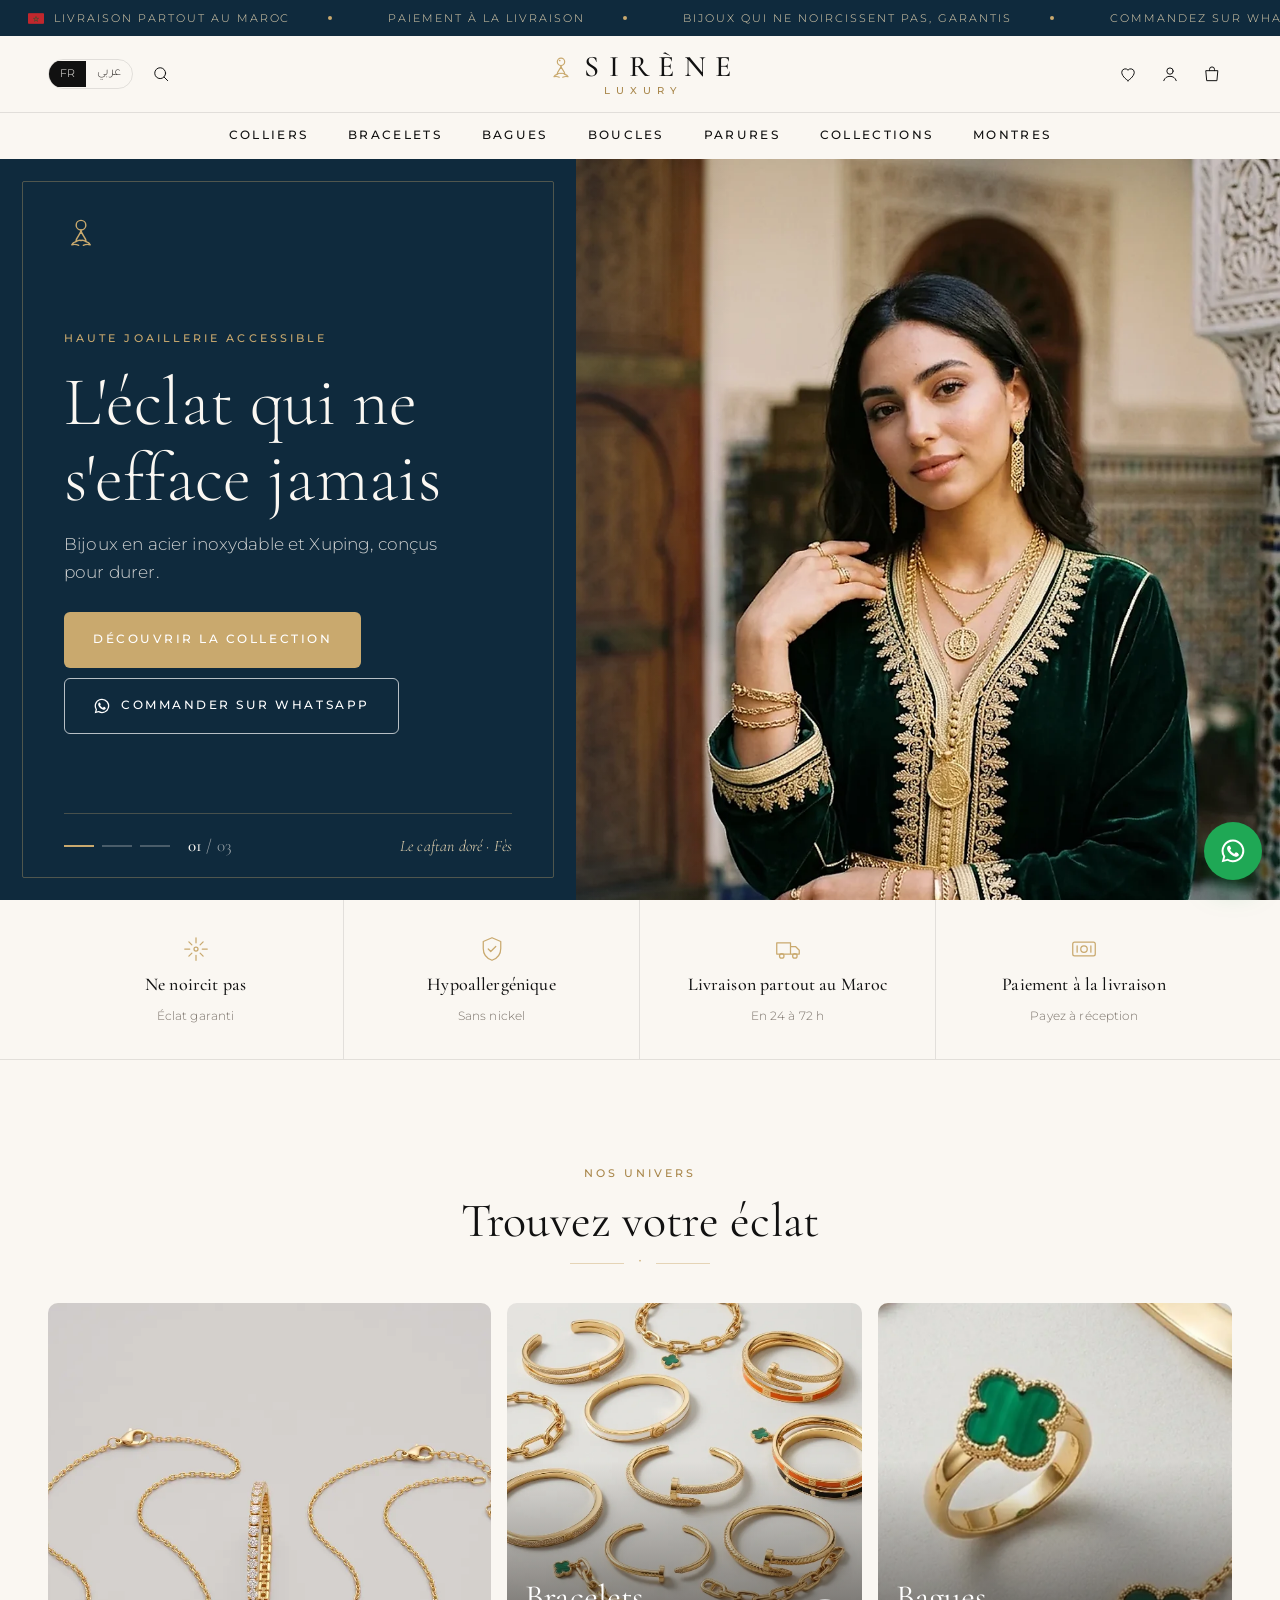
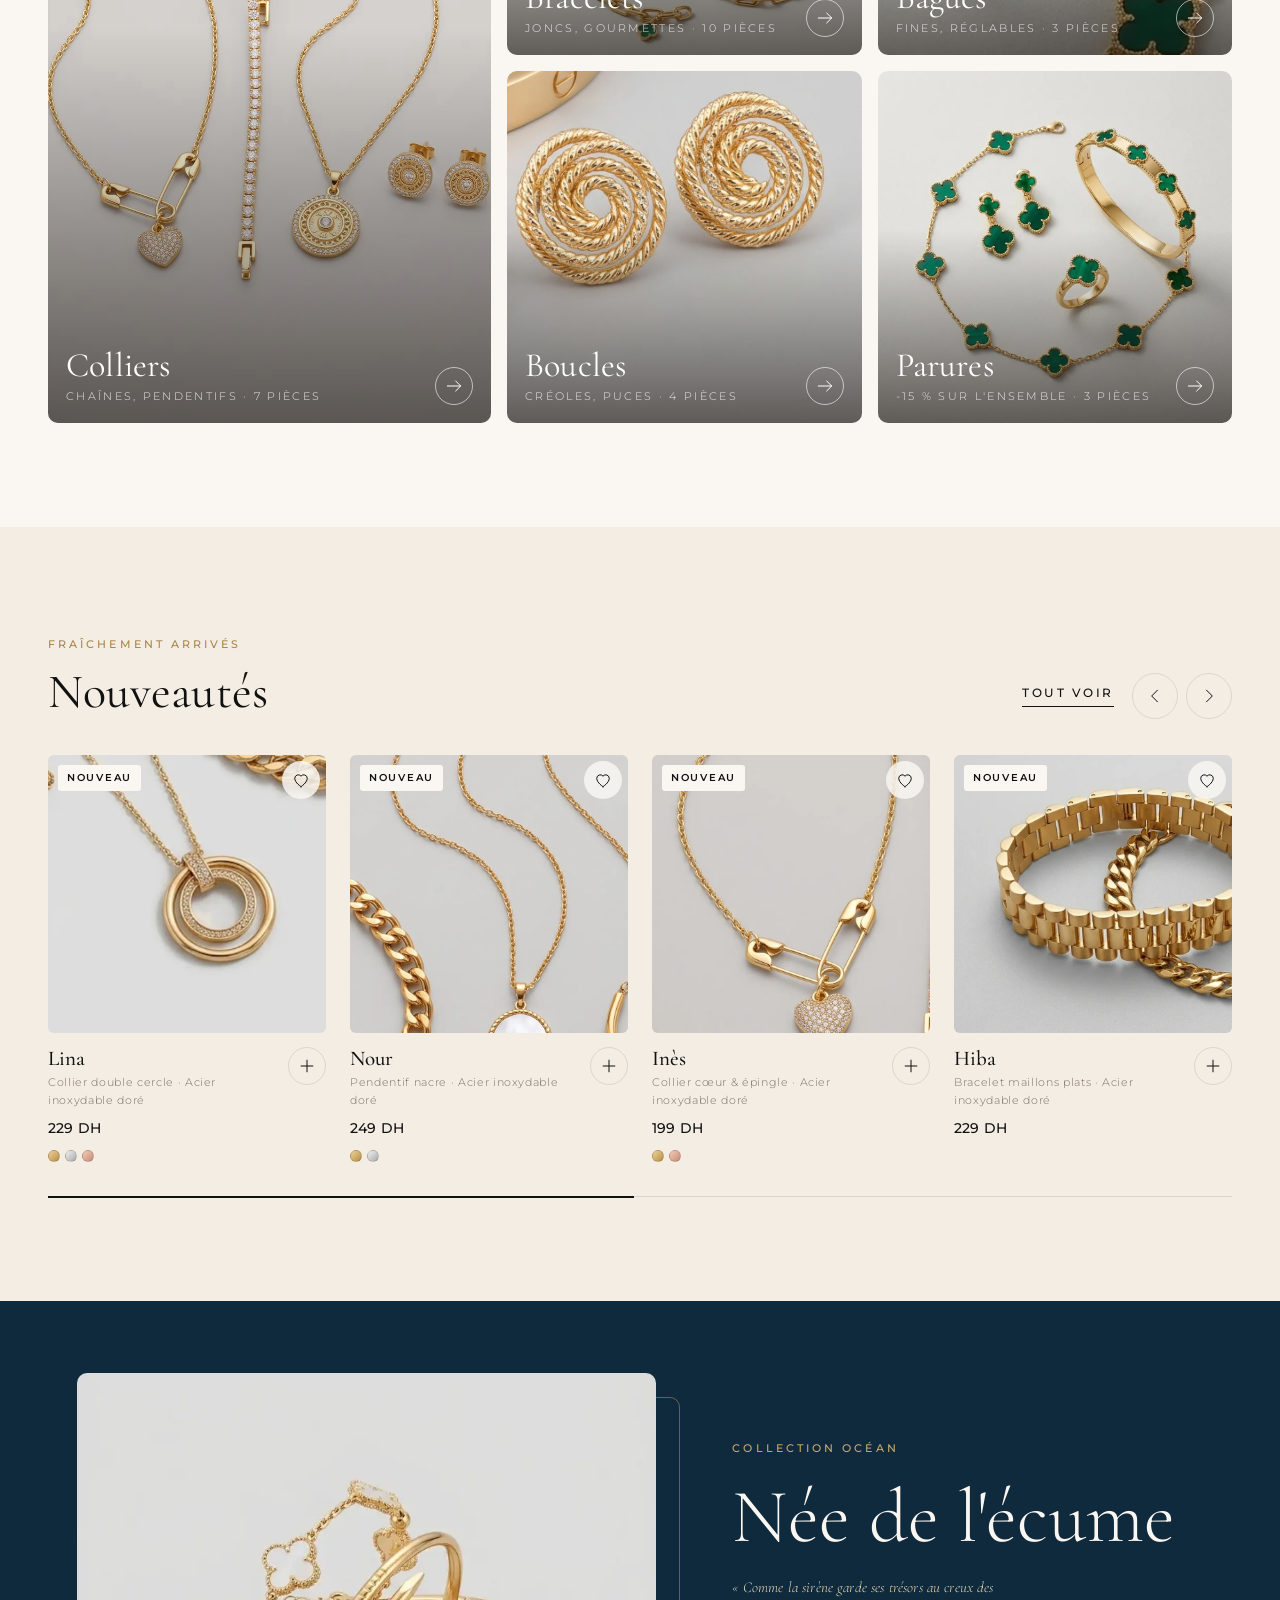
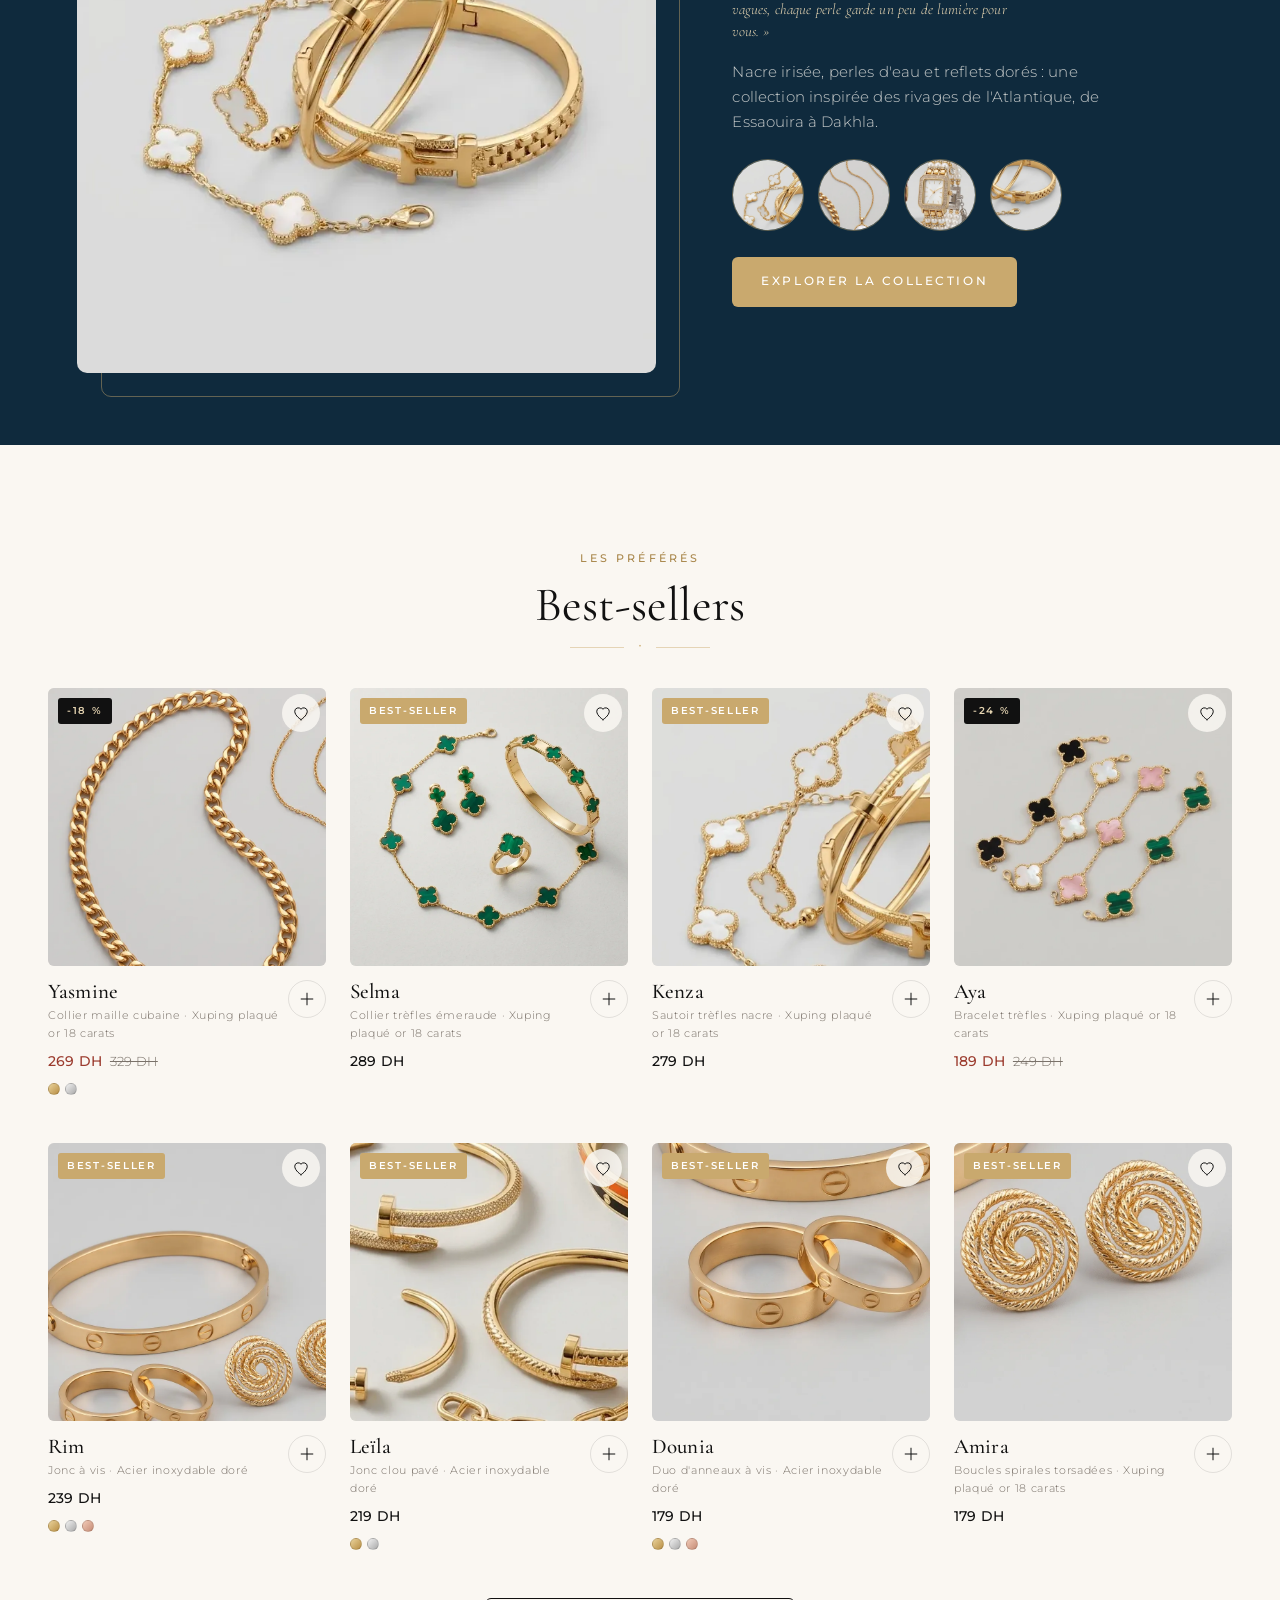
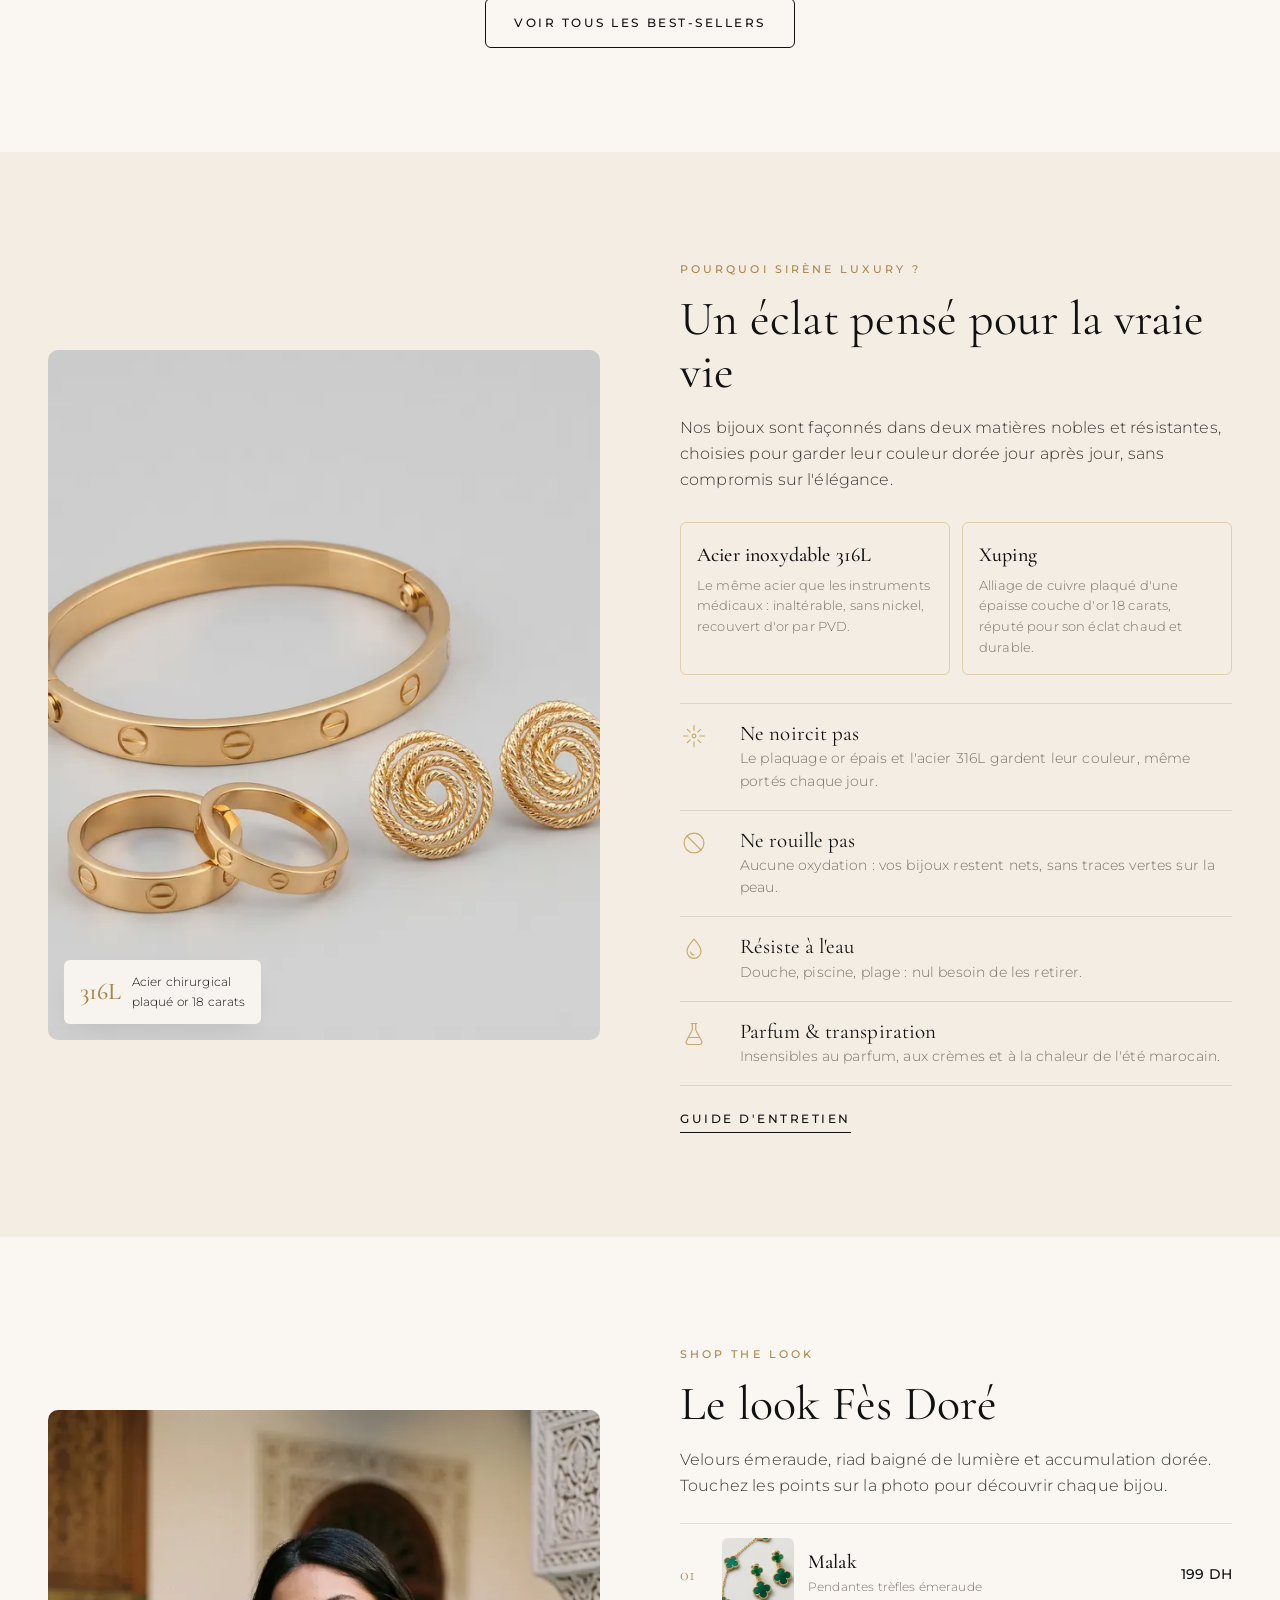
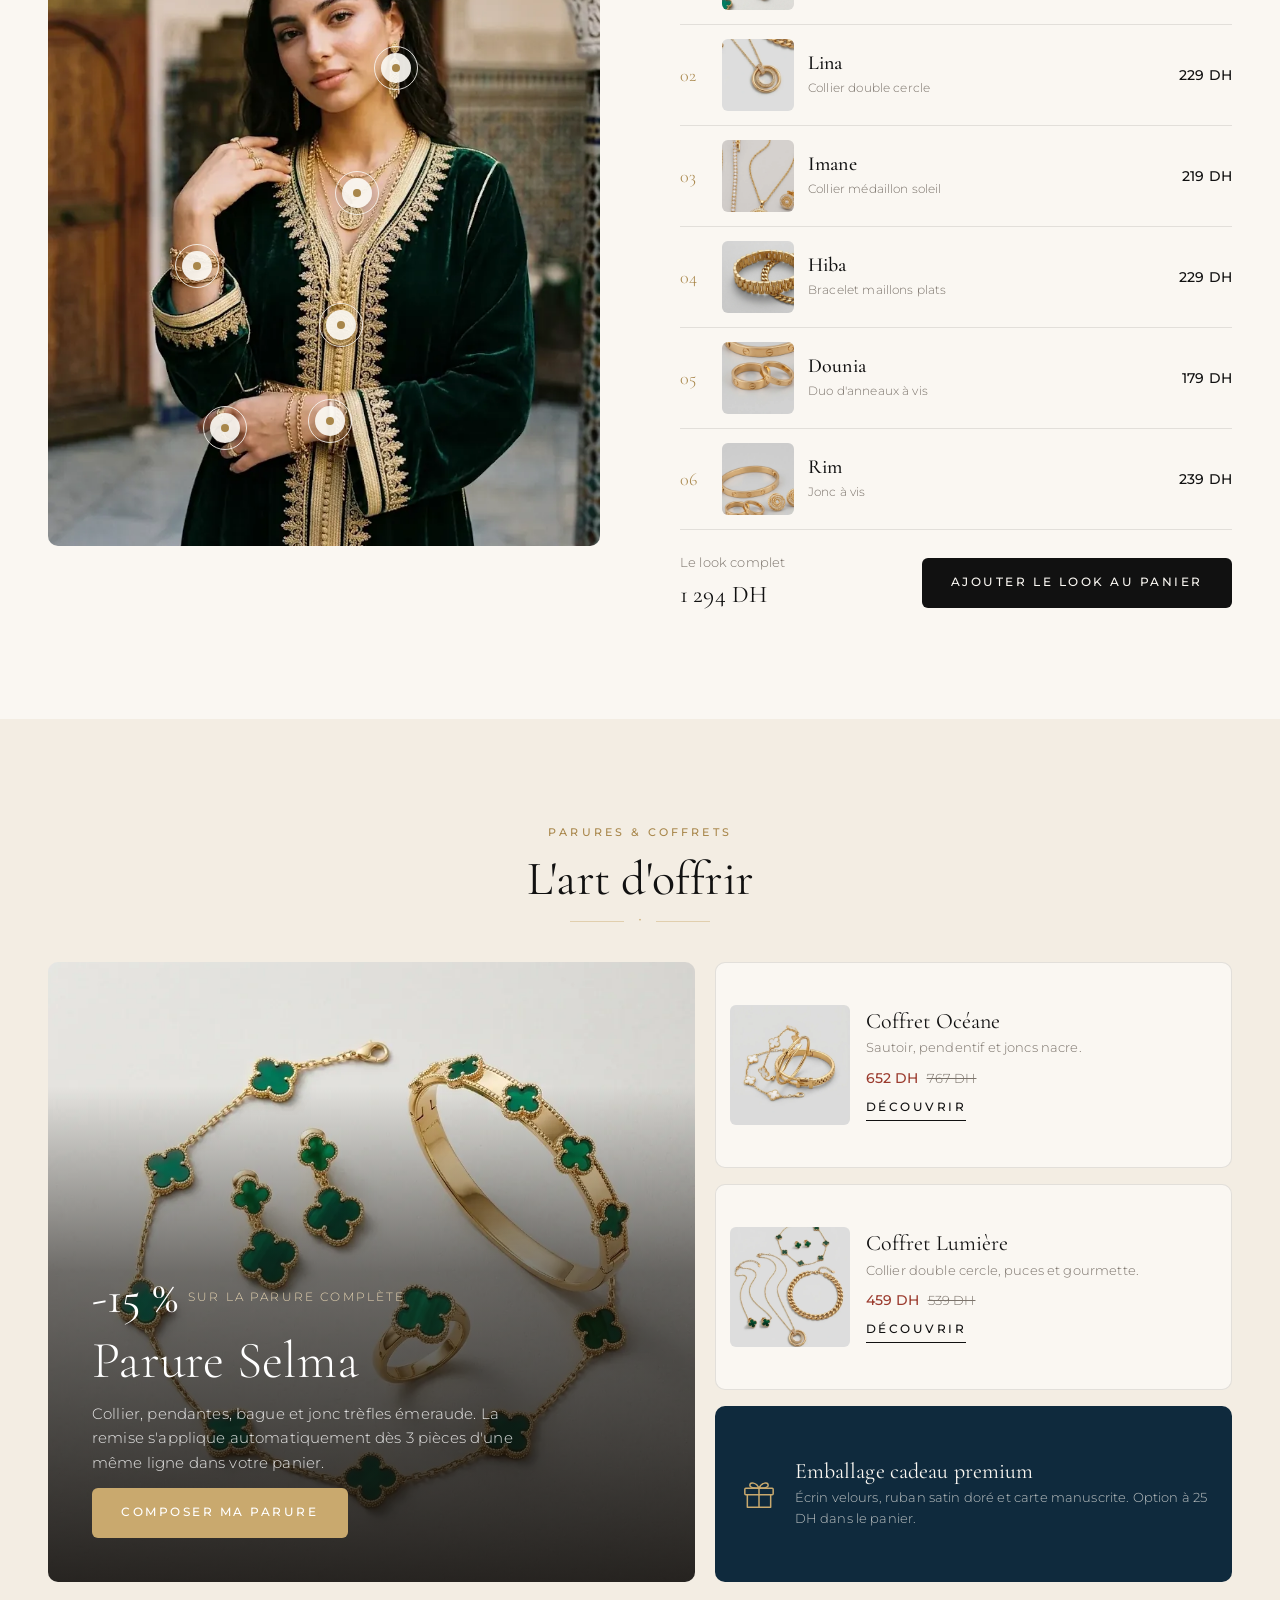
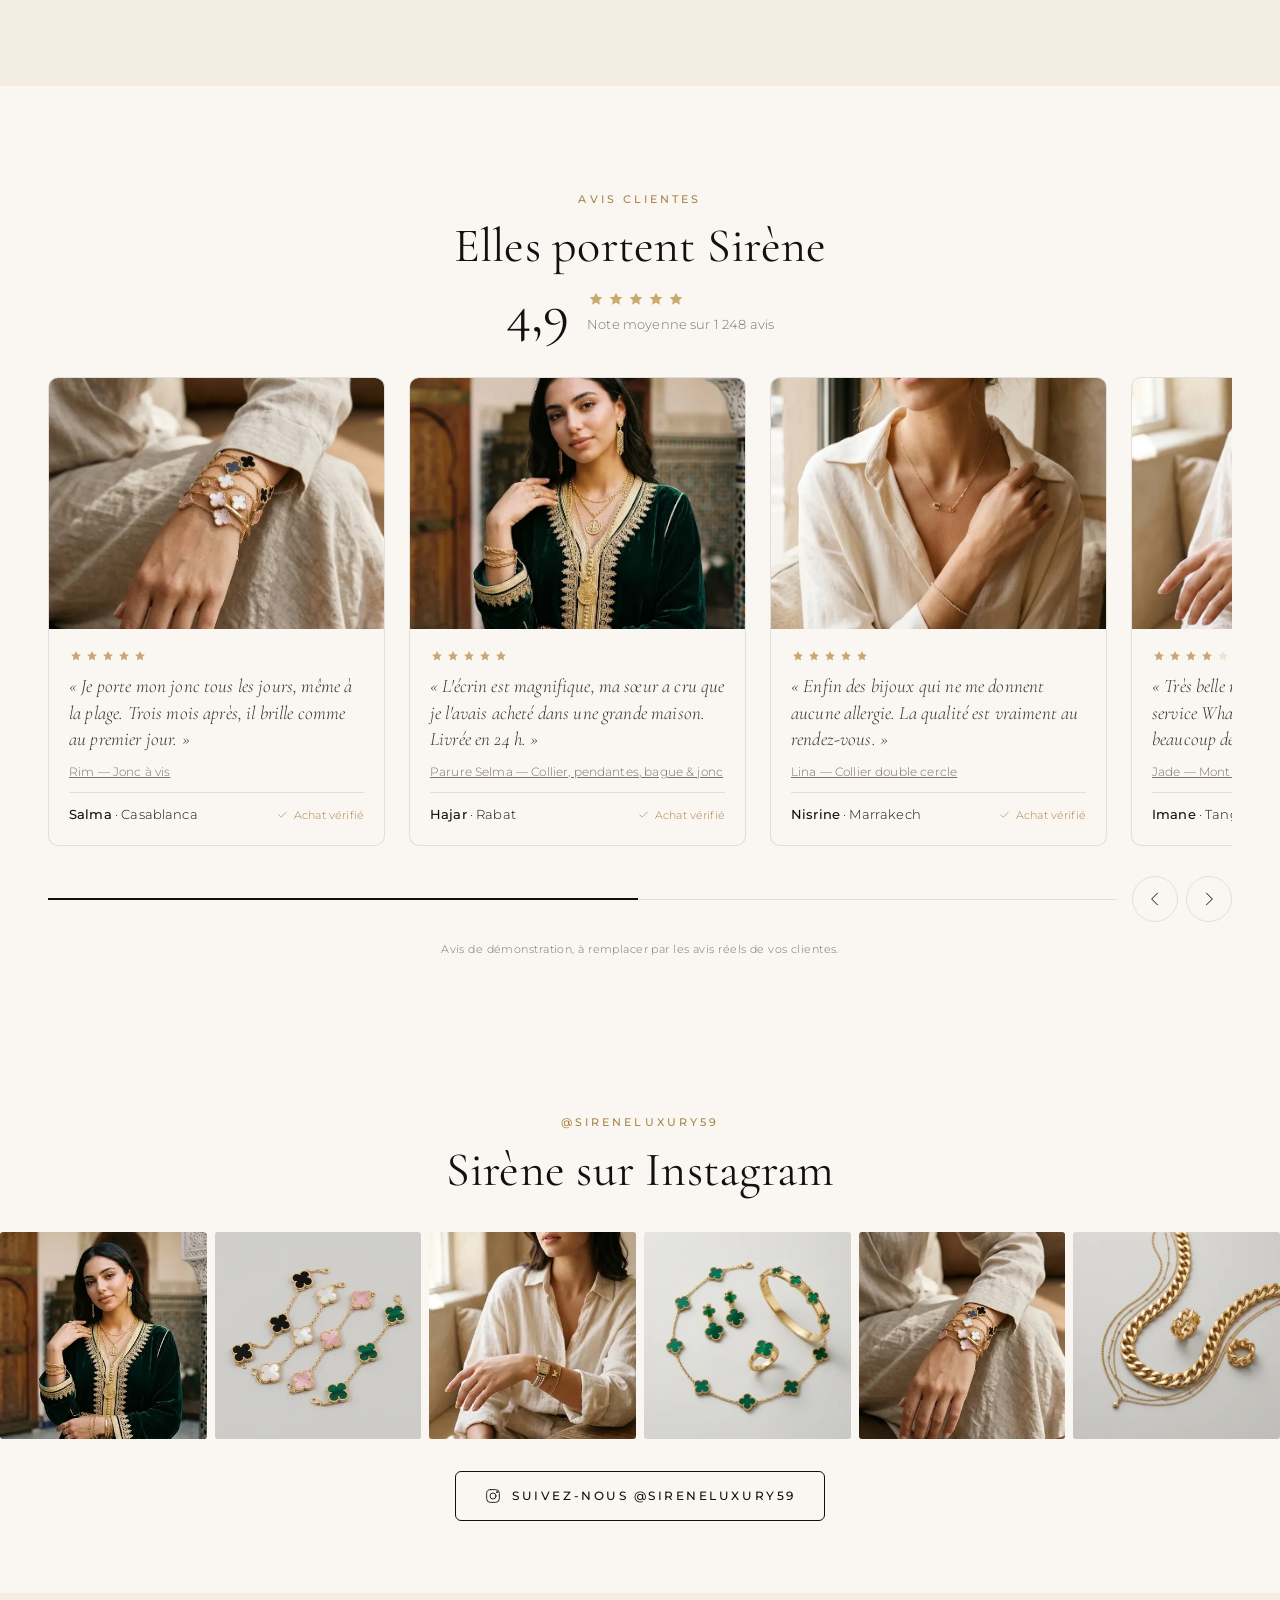
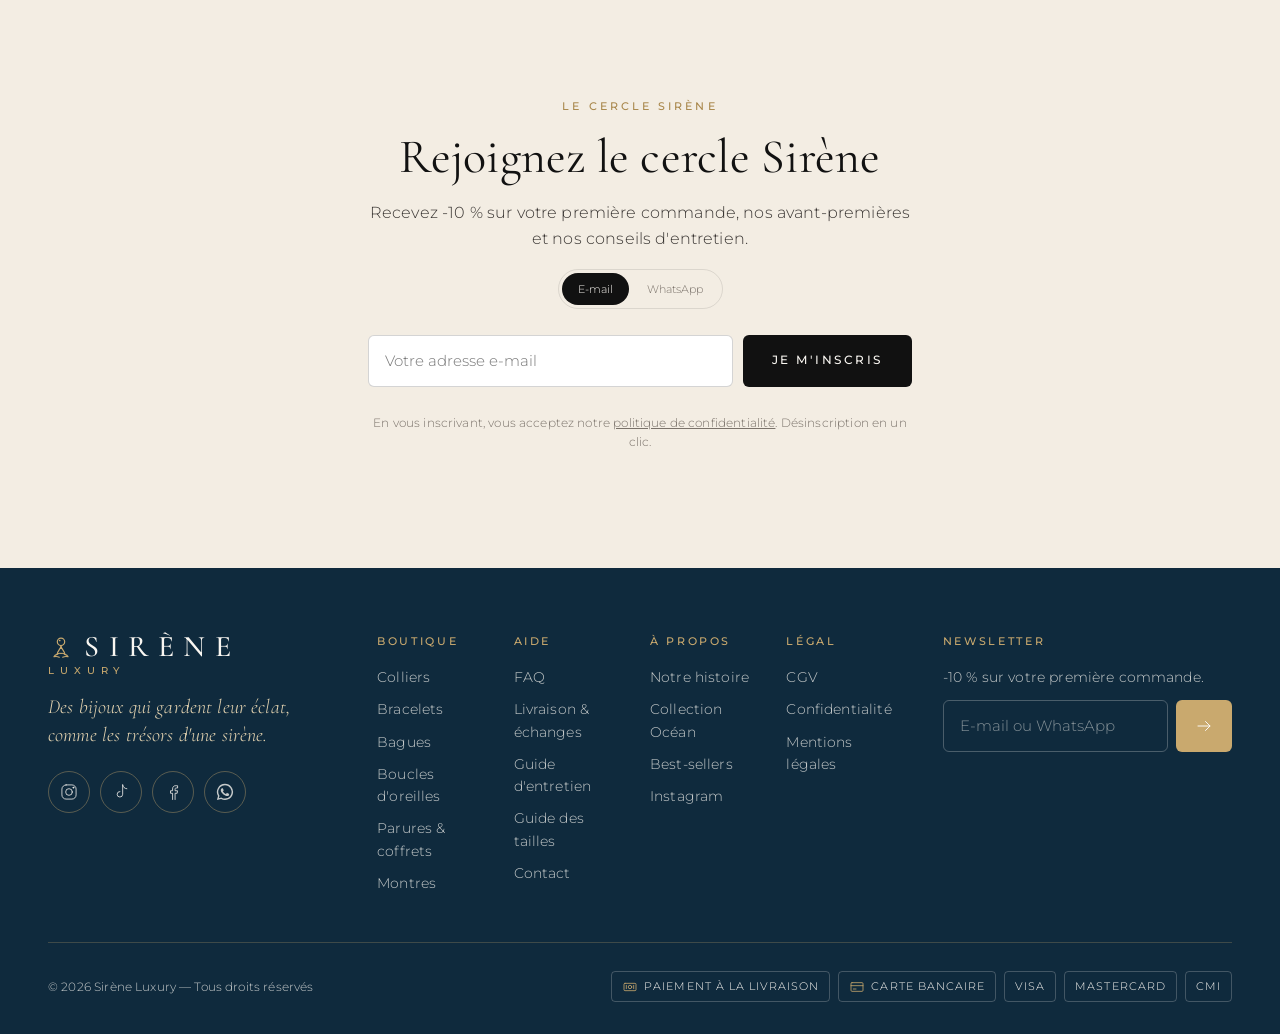
==== commit 7cf6280c: "Hero éditorial, menu sous le logo, mega-menu corrigé Co-Authored-By: Claude Opus 5.5 <noreply@anthro" ====
--- a/index.html
+++ b/index.html
@@ -13,7 +13,7 @@
 <link rel="preconnect" href="https://fonts.googleapis.com">
 <link rel="preconnect" href="https://fonts.gstatic.com" crossorigin>
 <link href="https://fonts.googleapis.com/css2?family=Amiri:wght@400;700&family=Cormorant+Garamond:ital,wght@0,300;0,400;0,500;1,300;1,400&family=Montserrat:wght@300;400;500;600&family=Tajawal:wght@300;400;500&display=swap" rel="stylesheet">
-<link rel="preload" as="image" href="assets/img/look-caftan.webp">
+<link rel="preload" as="image" href="assets/img/hero-caftan.webp">
 <link rel="stylesheet" href="assets/css/styles.css">
 </head>
 <body data-page="home">
@@ -22,20 +22,29 @@
 
 <!-- 1. HERO -->
 <section class="hero" aria-roledescription="carrousel" aria-label="Mise en avant">
-  <div class="hero__slide is-active"><img src="assets/img/look-caftan.webp" alt="Femme en caftan vert portant une parure dorée Sirène Luxury" fetchpriority="high"></div>
-  <div class="hero__slide"><img src="assets/img/lifestyle-lin.webp" alt="Femme en chemise de lin portant un collier fin doré" loading="lazy"></div>
-  <div class="hero__slide"><img src="assets/img/poignet-bracelets.webp" alt="Poignet orné de bracelets trèfles dorés" loading="lazy"></div>
-  <div class="container hero__content">
-    <span class="eyebrow" data-i18n="hero.eyebrow">Haute joaillerie accessible</span>
-    <h1 class="h-display hero__title" data-i18n="hero.title">L'éclat qui ne s'efface jamais</h1>
-    <p class="hero__sub" data-i18n="hero.sub">Bijoux en acier inoxydable et Xuping, conçus pour durer.</p>
-    <div class="hero__ctas">
-      <a href="collection.html?c=nouveautes" class="btn btn--gold btn--lg" data-i18n="hero.cta1">Découvrir la collection</a>
-      <a href="#" data-wa-general class="btn btn--ghost-light btn--lg"><svg class="icon" viewBox="0 0 24 24" style="fill:currentColor;stroke:none"><path d="M12 2.2A9.7 9.7 0 0 0 3.6 16.8L2.3 21.7l5-1.3A9.7 9.7 0 1 0 12 2.2zm4.4 11.7c-.2-.1-1.4-.7-1.7-.8-.2-.1-.4-.1-.5.1l-.8 1c-.1.2-.3.2-.5.1a6.6 6.6 0 0 1-3.3-2.9c-.2-.4.2-.4.7-1.3.1-.2 0-.3 0-.4l-.8-1.8c-.2-.5-.4-.4-.5-.4h-.5a.9.9 0 0 0-.7.3 2.8 2.8 0 0 0-.9 2.1 4.9 4.9 0 0 0 1 2.6 11.2 11.2 0 0 0 4.3 3.8c1.6.7 2.2.7 3 .6.5-.1 1.4-.6 1.6-1.1.2-.6.2-1 .1-1.1z"/></svg><span data-i18n="hero.cta2">Commander sur WhatsApp</span></a>
-    </div>
-  </div>
-  <div class="hero__dots" role="tablist"><button class="hero__dot is-active" aria-label="Visuel 1"><i></i></button><button class="hero__dot" aria-label="Visuel 2"><i></i></button><button class="hero__dot" aria-label="Visuel 3"><i></i></button></div>
-  <div class="hero__count"><b id="heroNum">01</b> / 03</div>
+  <div class="hero__media">
+    <div class="hero__slide is-active" data-label="Le caftan doré · Fès"><img src="assets/img/hero-caftan.webp" alt="Femme en caftan vert portant une parure dorée Sirène Luxury" fetchpriority="high"></div>
+    <div class="hero__slide" data-label="Lumière de lin · Essaouira"><img src="assets/img/hero-lin.webp" alt="Femme en chemise de lin portant un collier fin doré" loading="lazy"></div>
+    <div class="hero__slide" data-label="Accumulation trèfles"><img src="assets/img/hero-poignet.webp" alt="Poignet orné de bracelets trèfles dorés" loading="lazy"></div>
+  </div>
+  <span class="hero__frame" aria-hidden="true"></span>
+  <div class="hero__panel">
+    <svg class="hero__mono" viewBox="0 0 24 24" fill="none" stroke="currentColor" stroke-width="1" stroke-linecap="round" stroke-linejoin="round" aria-hidden="true"><circle cx="12" cy="7.2" r="3.4"/><path d="M12 10.6c0 3.4-3.6 5-3.6 8.2 1.4-.9 2.6-1.3 3.6-.8 1-.5 2.2-.1 3.6.8 0-3.2-3.6-4.8-3.6-8.2z"/><path d="M8.4 18.8c-1.2.3-2.4 1.1-2.9 2.2 1.6-.4 3.6-.2 4.9.4M15.6 18.8c1.2.3 2.4 1.1 2.9 2.2-1.6-.4-3.6-.2-4.9.4"/></svg>
+    <div class="hero__content">
+      <span class="eyebrow" data-i18n="hero.eyebrow">Haute joaillerie accessible</span>
+      <h1 class="h-display hero__title" data-i18n="hero.title">L'éclat qui ne s'efface jamais</h1>
+      <p class="hero__sub" data-i18n="hero.sub">Bijoux en acier inoxydable et Xuping, conçus pour durer.</p>
+      <div class="hero__ctas">
+        <a href="collection.html?c=nouveautes" class="btn btn--gold btn--lg" data-i18n="hero.cta1">Découvrir la collection</a>
+        <a href="#" data-wa-general class="btn btn--ghost-light btn--lg"><span data-ico="wa"></span><span data-i18n="hero.cta2">Commander sur WhatsApp</span></a>
+      </div>
+    </div>
+    <div class="hero__foot">
+      <div class="hero__dots" role="tablist"><button class="hero__dot is-active" aria-label="Visuel 1"><i></i></button><button class="hero__dot" aria-label="Visuel 2"><i></i></button><button class="hero__dot" aria-label="Visuel 3"><i></i></button></div>
+      <div class="hero__count"><b id="heroNum">01</b> / 03</div>
+      <div class="hero__label" id="heroLabel">Le caftan doré · Fès</div>
+    </div>
+  </div>
 </section>
 
 <!-- 2. RÉASSURANCE -->
--- a/assets/css/styles.css
+++ b/assets/css/styles.css
@@ -27,10 +27,12 @@
   --ease:cubic-bezier(.22,.61,.36,1);
   --gutter:16px;
   --maxw:1320px;
+  --bar-h:64px;
   --header-h:64px;
   --ann-h:36px;
 }
-@media(min-width:768px){:root{--gutter:32px;--header-h:76px}}
+@media(min-width:768px){:root{--gutter:32px;--bar-h:76px;--header-h:76px}}
+@media(min-width:1100px){:root{--header-h:123px}}
 @media(min-width:1200px){:root{--gutter:48px}}
 
 *,*::before,*::after{box-sizing:border-box}
@@ -110,12 +112,13 @@
 /* ---------- Header ---------- */
 .header{position:sticky;top:0;z-index:60;background:rgba(250,247,242,.94);backdrop-filter:saturate(1.4) blur(14px);-webkit-backdrop-filter:saturate(1.4) blur(14px);border-bottom:1px solid transparent;transition:border-color .3s,box-shadow .3s}
 .header.is-scrolled{border-bottom-color:var(--line);box-shadow:0 6px 20px -16px rgba(0,0,0,.25)}
-.header__bar{height:var(--header-h);display:grid;grid-template-columns:1fr auto 1fr;align-items:center;gap:8px}
+.header__bar{height:var(--bar-h);display:grid;grid-template-columns:1fr auto 1fr;align-items:center;gap:8px}
 .header__left,.header__right{display:flex;align-items:center;gap:2px}
 .header__right{justify-content:flex-end}
 .header__nav{display:none}
 .lang{display:none;align-items:center;font-size:11px;letter-spacing:.14em;border:1px solid var(--line);border-radius:999px;overflow:hidden;margin-inline-end:6px}
-.lang button{padding:6px 10px;color:var(--muted)}
+.lang button{padding:6px 11px;color:var(--ink-2);line-height:1.2}
+.lang button[lang="ar"]{font-family:"Tajawal",sans-serif;font-size:13px;letter-spacing:0}
 .lang button.is-active{background:var(--ink);color:var(--ivory)}
 .badge-count{position:absolute;top:3px;inset-inline-end:2px;min-width:17px;height:17px;padding:0 4px;border-radius:999px;background:var(--gold);color:#fff;font-size:10px;font-weight:600;display:grid;place-items:center;letter-spacing:0;transform:scale(0);transition:transform .35s var(--ease)}
 .badge-count.has{transform:scale(1)}
@@ -123,10 +126,10 @@
 @media(min-width:768px){.hide-sm{display:inline-grid!important}.lang{display:inline-flex}}
 @media(min-width:1100px){
   .header__burger{display:none!important}
-  .header__nav{display:flex;align-items:center;gap:26px;height:100%}
-  .header__bar{grid-template-columns:1fr auto 1fr}
-}
-.nav-item{height:100%;display:flex;align-items:center}
+  .header__nav{display:flex;justify-content:center;align-items:stretch;gap:40px;height:46px;border-top:1px solid var(--line)}
+  .header.is-scrolled .header__nav{height:42px}
+}
+.nav-item{display:flex;align-items:center}
 .nav-link{font-size:11.5px;font-weight:500;letter-spacing:.2em;text-transform:uppercase;position:relative;padding-block:8px}
 html[dir="rtl"] .nav-link{letter-spacing:0;font-size:14px}
 .nav-link::after{content:"";position:absolute;inset-inline:0;bottom:2px;height:1px;background:var(--gold);transform:scaleX(0);transition:transform .4s var(--ease)}
@@ -201,28 +204,47 @@
 .search__row b{font-family:var(--serif);font-weight:500;font-size:19px;display:block}
 
 /* ---------- Hero ---------- */
-.hero{position:relative;height:calc(100svh - var(--header-h) - var(--ann-h));min-height:560px;max-height:920px;overflow:hidden;background:#1b1612;color:#fff}
+.hero{position:relative;height:calc(100svh - var(--header-h) - var(--ann-h));min-height:600px;max-height:900px;overflow:hidden;background:var(--ocean);color:var(--ivory)}
+.hero__media{position:absolute;inset:0}
 .hero__slide{position:absolute;inset:0;opacity:0;transition:opacity 1.4s var(--ease)}
 .hero__slide.is-active{opacity:1;z-index:1}
-.hero__slide img{width:100%;height:100%;object-fit:cover;transform:scale(1.08);transition:transform 7s linear}
+.hero__slide img{width:100%;height:100%;object-fit:cover;object-position:50% 18%;transform:scale(1.06);transition:transform 7s linear}
 .hero__slide.is-active img{transform:scale(1)}
-.hero__slide::after{content:"";position:absolute;inset:0;background:linear-gradient(180deg,rgba(10,8,6,.05) 30%,rgba(10,8,6,.62) 100%),linear-gradient(90deg,rgba(10,8,6,.35),transparent 60%)}
-html[dir="rtl"] .hero__slide::after{background:linear-gradient(180deg,rgba(10,8,6,.05) 30%,rgba(10,8,6,.62) 100%),linear-gradient(-90deg,rgba(10,8,6,.35),transparent 60%)}
-.hero__content{position:relative;z-index:2;height:100%;display:flex;flex-direction:column;justify-content:flex-end;padding-bottom:84px}
-.hero__content .eyebrow{color:var(--gold-l)}
-.hero__title{margin:14px 0 14px;max-width:12ch}
-.hero__sub{font-size:15px;max-width:38ch;color:rgba(255,255,255,.88);margin:0 0 28px}
-.hero__ctas{display:flex;flex-wrap:wrap;gap:12px}
-.hero__ctas .btn{flex:1 1 220px;max-width:280px}
-.hero__dots{position:absolute;z-index:3;bottom:32px;inset-inline-start:var(--gutter);display:flex;gap:10px;align-items:center}
-.hero__dot{width:34px;height:2px;background:rgba(255,255,255,.35);position:relative;overflow:hidden}
-.hero__dot i{position:absolute;inset:0;background:var(--gold);transform:scaleX(0);transform-origin:left}
+.hero__media::after{content:"";position:absolute;inset:0;z-index:2;background:linear-gradient(180deg,rgba(15,42,61,0) 30%,rgba(15,42,61,.55) 58%,rgba(15,42,61,.94) 100%)}
+.hero__panel{position:relative;z-index:3;height:100%;display:flex;flex-direction:column;justify-content:flex-end;padding:0 var(--gutter) 28px}
+.hero__content .eyebrow{color:var(--gold)}
+.hero__title{margin:14px 0 14px;max-width:11ch;font-weight:300;color:var(--ivory)}
+.hero__title em{font-style:italic;color:var(--gold-l)}
+.hero__sub{font-size:15px;max-width:36ch;color:rgba(250,247,242,.82);margin:0 0 26px}
+.hero__ctas{display:flex;flex-wrap:wrap;gap:10px}
+.hero__ctas .btn{flex:1 1 220px}
+.hero__foot{display:flex;align-items:center;gap:18px;margin-top:26px;padding-top:18px;border-top:1px solid rgba(201,169,110,.3)}
+.hero__dots{display:flex;gap:8px;align-items:center}
+.hero__dot{width:30px;height:12px;position:relative}
+.hero__dot::before{content:"";position:absolute;left:0;right:0;top:5px;height:2px;background:rgba(250,247,242,.25)}
+.hero__dot i{position:absolute;left:0;right:0;top:5px;height:2px;background:var(--gold);transform:scaleX(0);transform-origin:left}
 html[dir="rtl"] .hero__dot i{transform-origin:right}
 .hero__dot.is-active i{animation:dot 6s linear forwards}
 @keyframes dot{to{transform:scaleX(1)}}
-.hero__count{position:absolute;z-index:3;bottom:26px;inset-inline-end:var(--gutter);font-family:var(--serif);font-size:18px;color:rgba(255,255,255,.8)}
-.hero__count b{color:#fff;font-weight:500}
-@media(min-width:1024px){.hero__content{padding-bottom:120px}.hero__sub{font-size:17px}}
+.hero__count{font-family:var(--serif);font-size:17px;color:rgba(250,247,242,.6);white-space:nowrap}
+.hero__count b{color:var(--ivory);font-weight:500}
+.hero__label{margin-inline-start:auto;font-family:var(--serif);font-style:italic;font-size:16px;color:var(--gold-l);text-align:end}
+.hero__frame{display:none}
+@media(min-width:1024px){
+  .hero{display:grid;grid-template-columns:minmax(440px,.9fr) 1.1fr}
+  .hero__panel{grid-column:1;grid-row:1;justify-content:center;padding:64px clamp(40px,5vw,96px)}
+  .hero__media{position:relative;grid-column:2;grid-row:1;inset:auto}
+  .hero__media::after{background:linear-gradient(90deg,rgba(15,42,61,.35),rgba(15,42,61,0) 22%)}
+  html[dir="rtl"] .hero__media::after{background:linear-gradient(-90deg,rgba(15,42,61,.35),rgba(15,42,61,0) 22%)}
+  .hero__content{max-width:520px}
+  .hero__title{font-size:clamp(56px,5.4vw,92px)}
+  .hero__sub{font-size:17px}
+  .hero__ctas .btn{flex:0 1 auto}
+  .hero__foot{position:absolute;left:clamp(40px,5vw,96px);right:clamp(40px,5vw,96px);bottom:40px;margin:0}
+  .hero__frame{display:block;position:absolute;z-index:3;inset:22px;border:1px solid rgba(201,169,110,.35);pointer-events:none;border-radius:2px}
+  .hero__mono{position:absolute;top:56px;inset-inline-start:clamp(40px,5vw,96px);width:34px;height:34px;color:var(--gold)}
+}
+@media(max-width:1023px){.hero__mono{display:none}}
 
 /* ---------- Reassurance ---------- */
 .reassure{border-bottom:1px solid var(--line);background:var(--ivory)}
@@ -749,7 +771,23 @@
   .cat:not(:first-child) .cat__label small{display:none}
   .cat__arrow{width:32px;height:32px}
   .cat__arrow .icon{width:16px;height:16px}
-  .hero__count{display:none}
+  .hero__label{display:none}
   .pcard__name{font-size:19px}
   .pcard__mat{font-size:10.5px}
 }
+
+/* ---------- Hero : ajustements ---------- */
+.hero__title{max-width:14ch}
+@media(max-width:1023px){
+  .hero{height:auto;min-height:0;max-height:none;display:flex;flex-direction:column}
+  .hero__media{position:relative;height:min(64svh,620px);flex:none}
+  .hero__media::after{background:linear-gradient(180deg,rgba(15,42,61,0) 70%,rgba(15,42,61,.9) 100%)}
+  .hero__panel{height:auto;padding:28px var(--gutter) 30px;margin-top:-28px}
+  .hero__title{font-size:clamp(40px,10.5vw,64px);margin:10px 0 12px}
+  .hero__sub{margin-bottom:22px}
+  .hero__foot{margin-top:24px}
+}
+@media(min-width:1024px){
+  .hero__frame{right:auto;width:calc(45% - 44px)}
+  html[dir="rtl"] .hero__frame{left:auto;right:22px}
+}
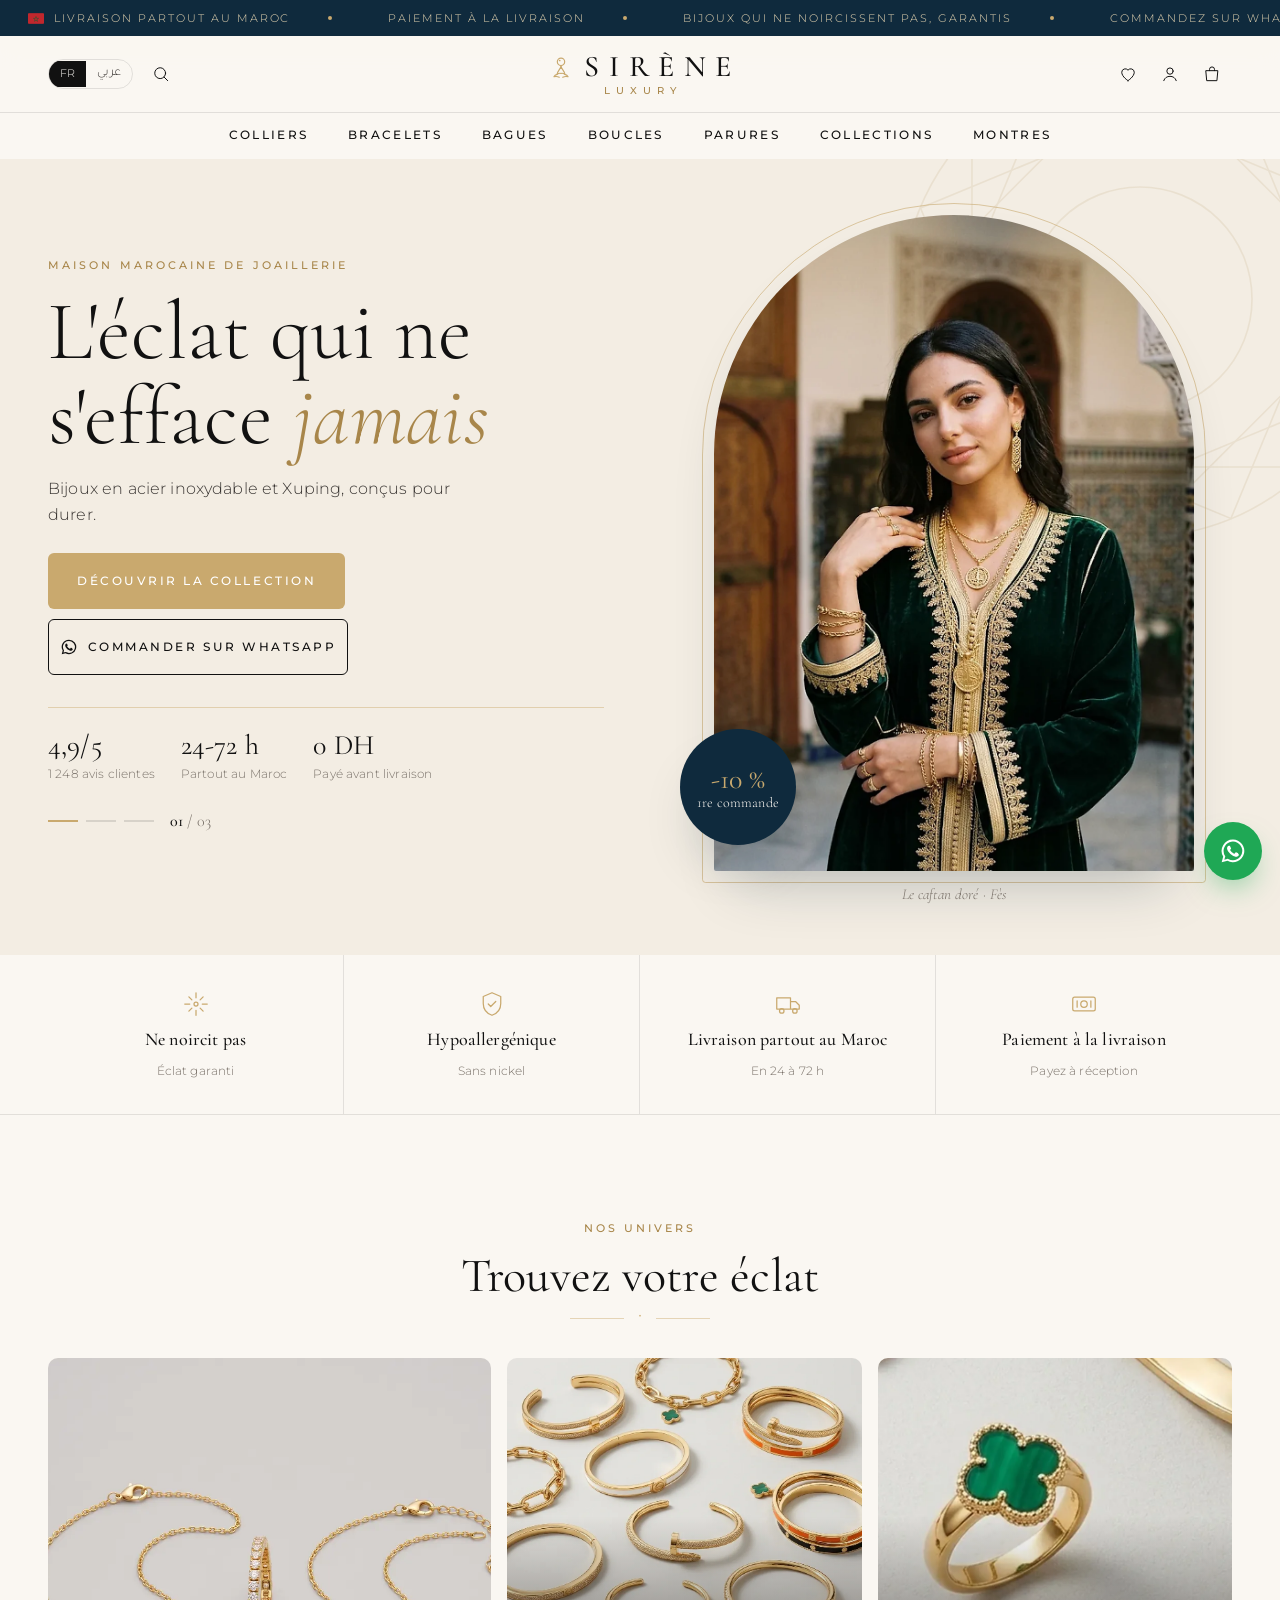
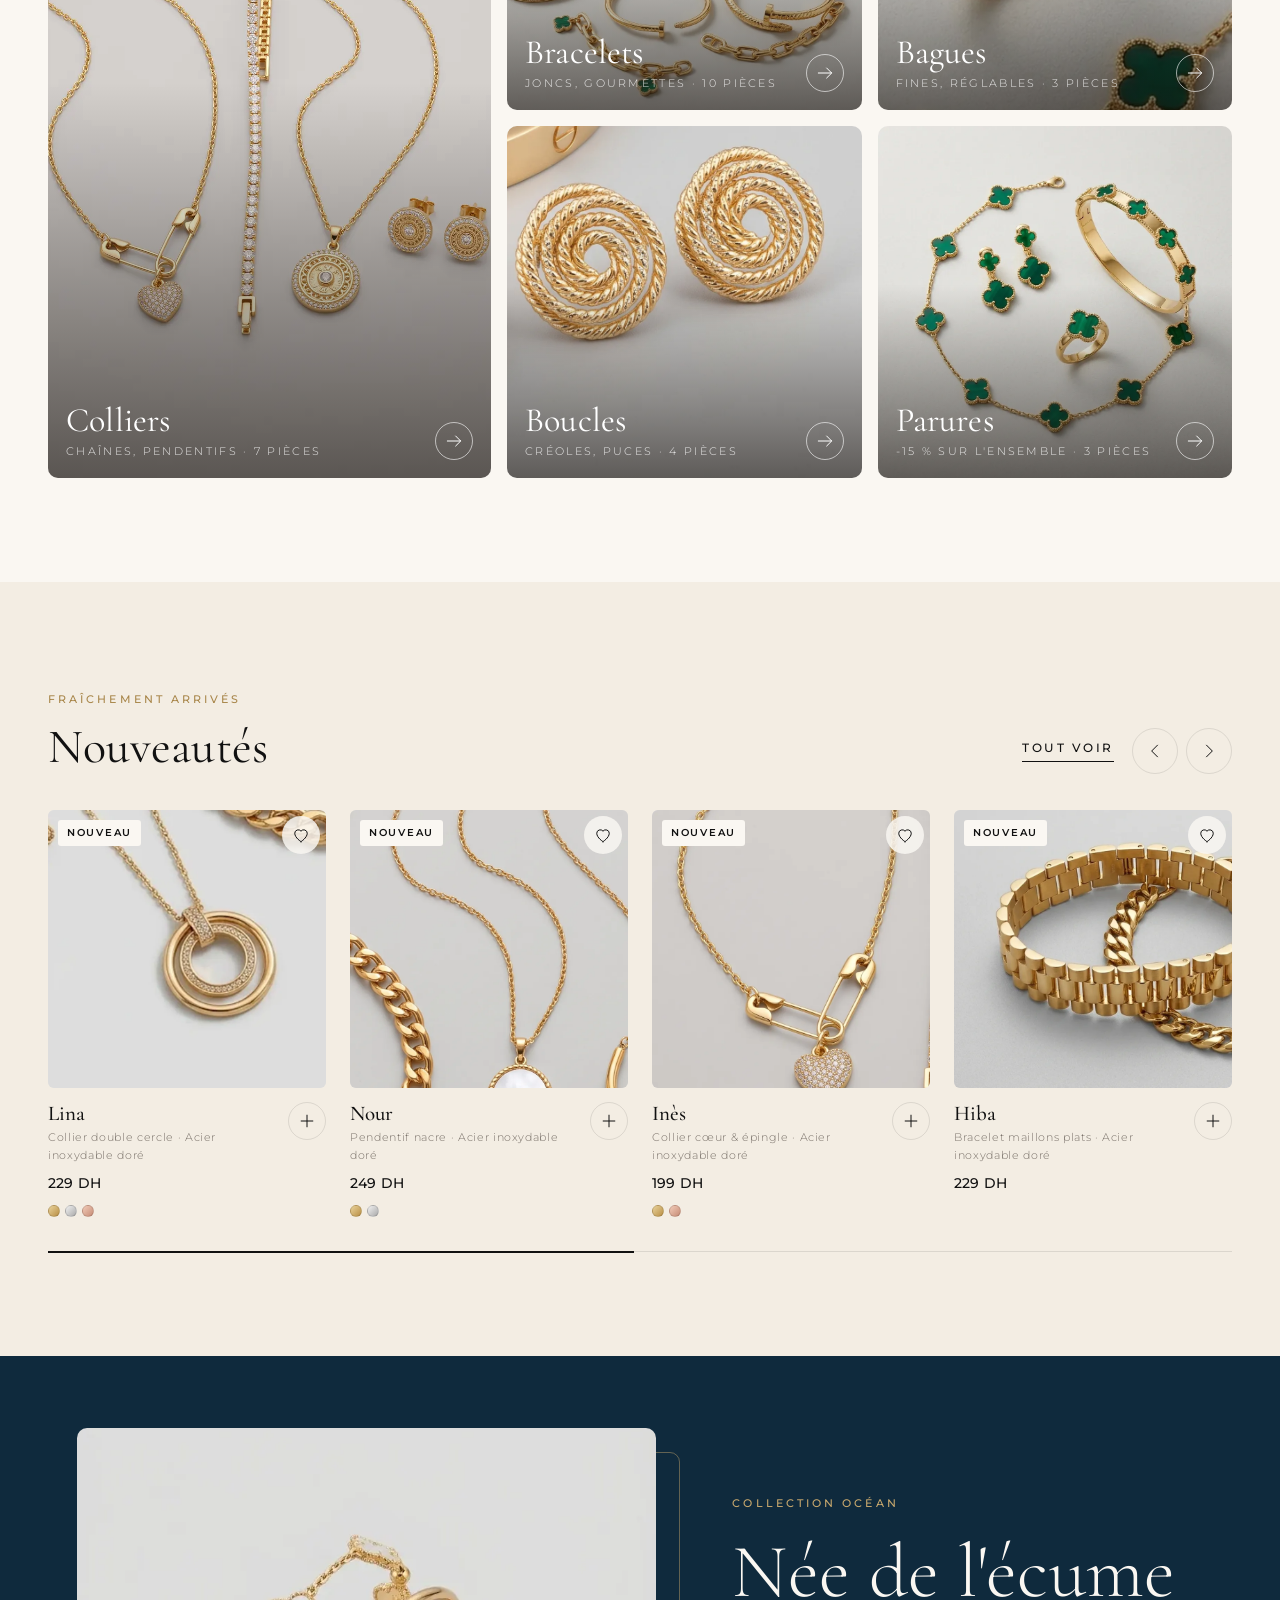
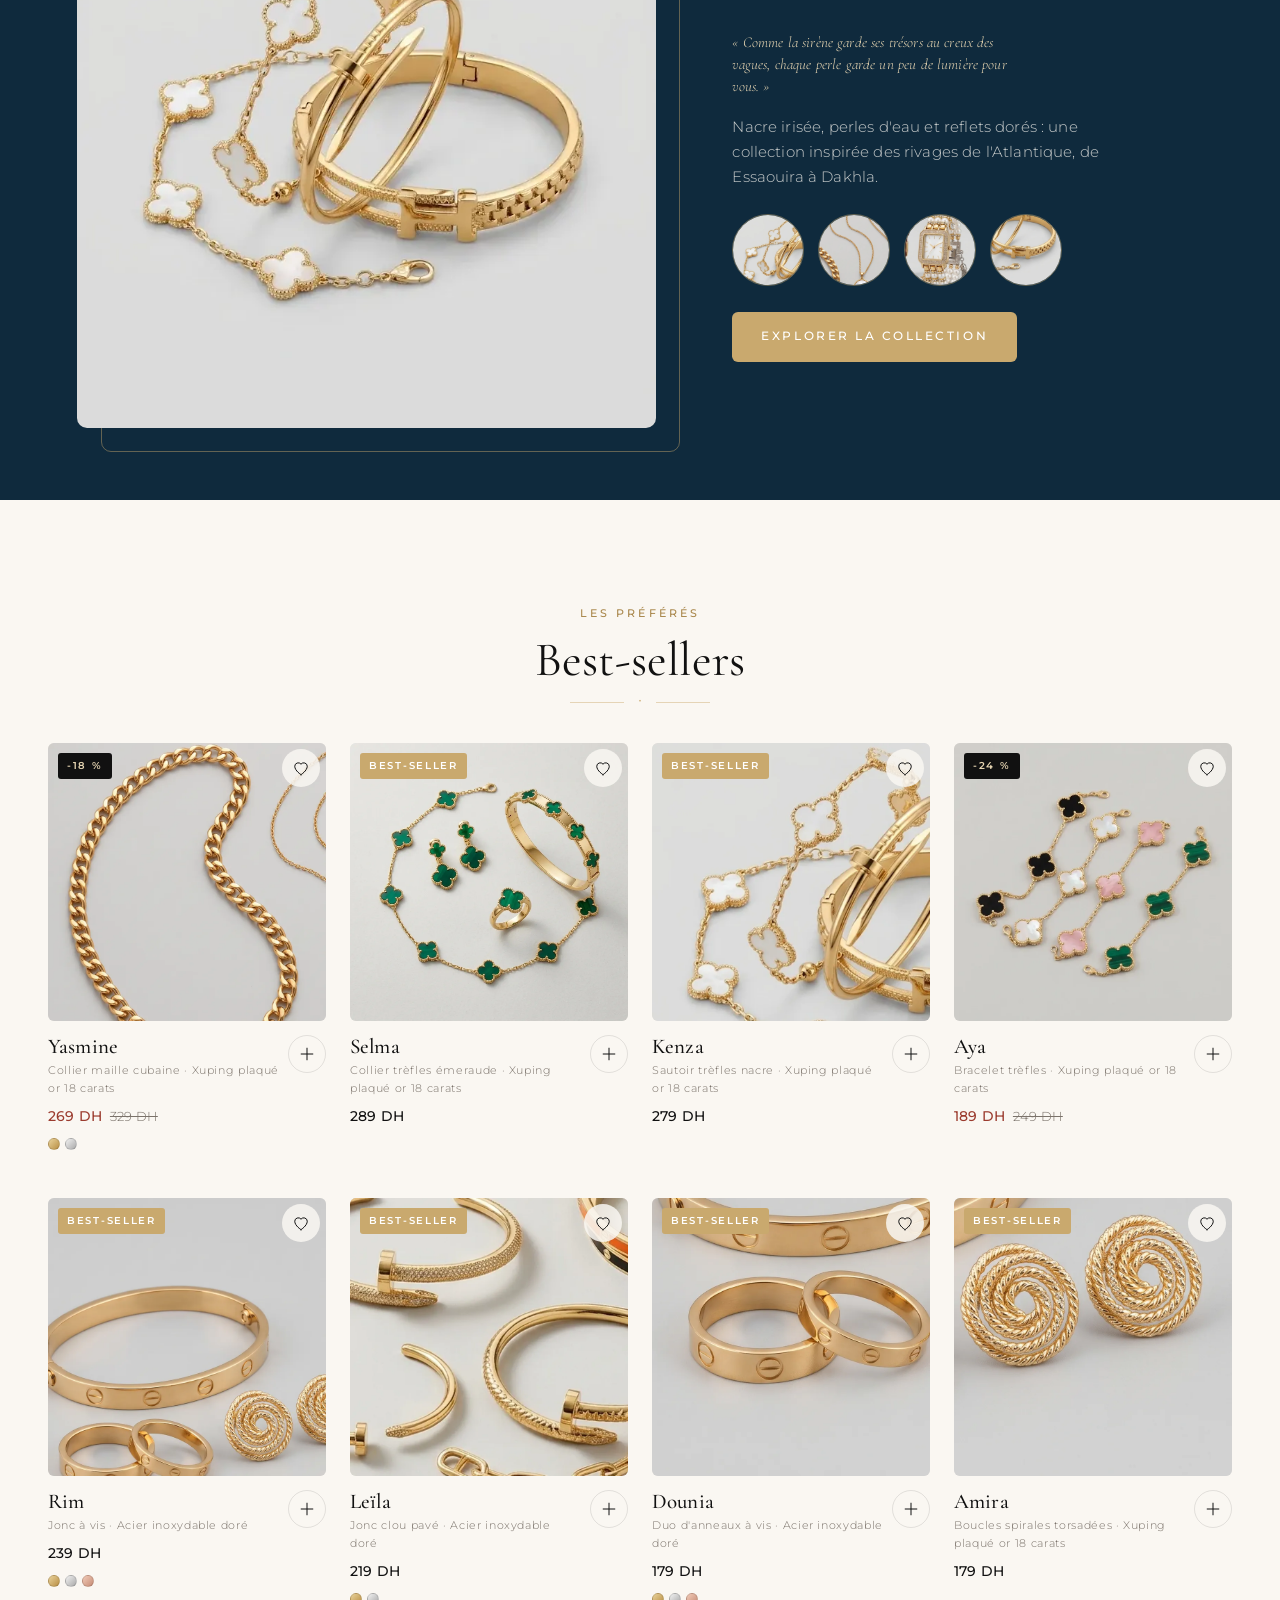
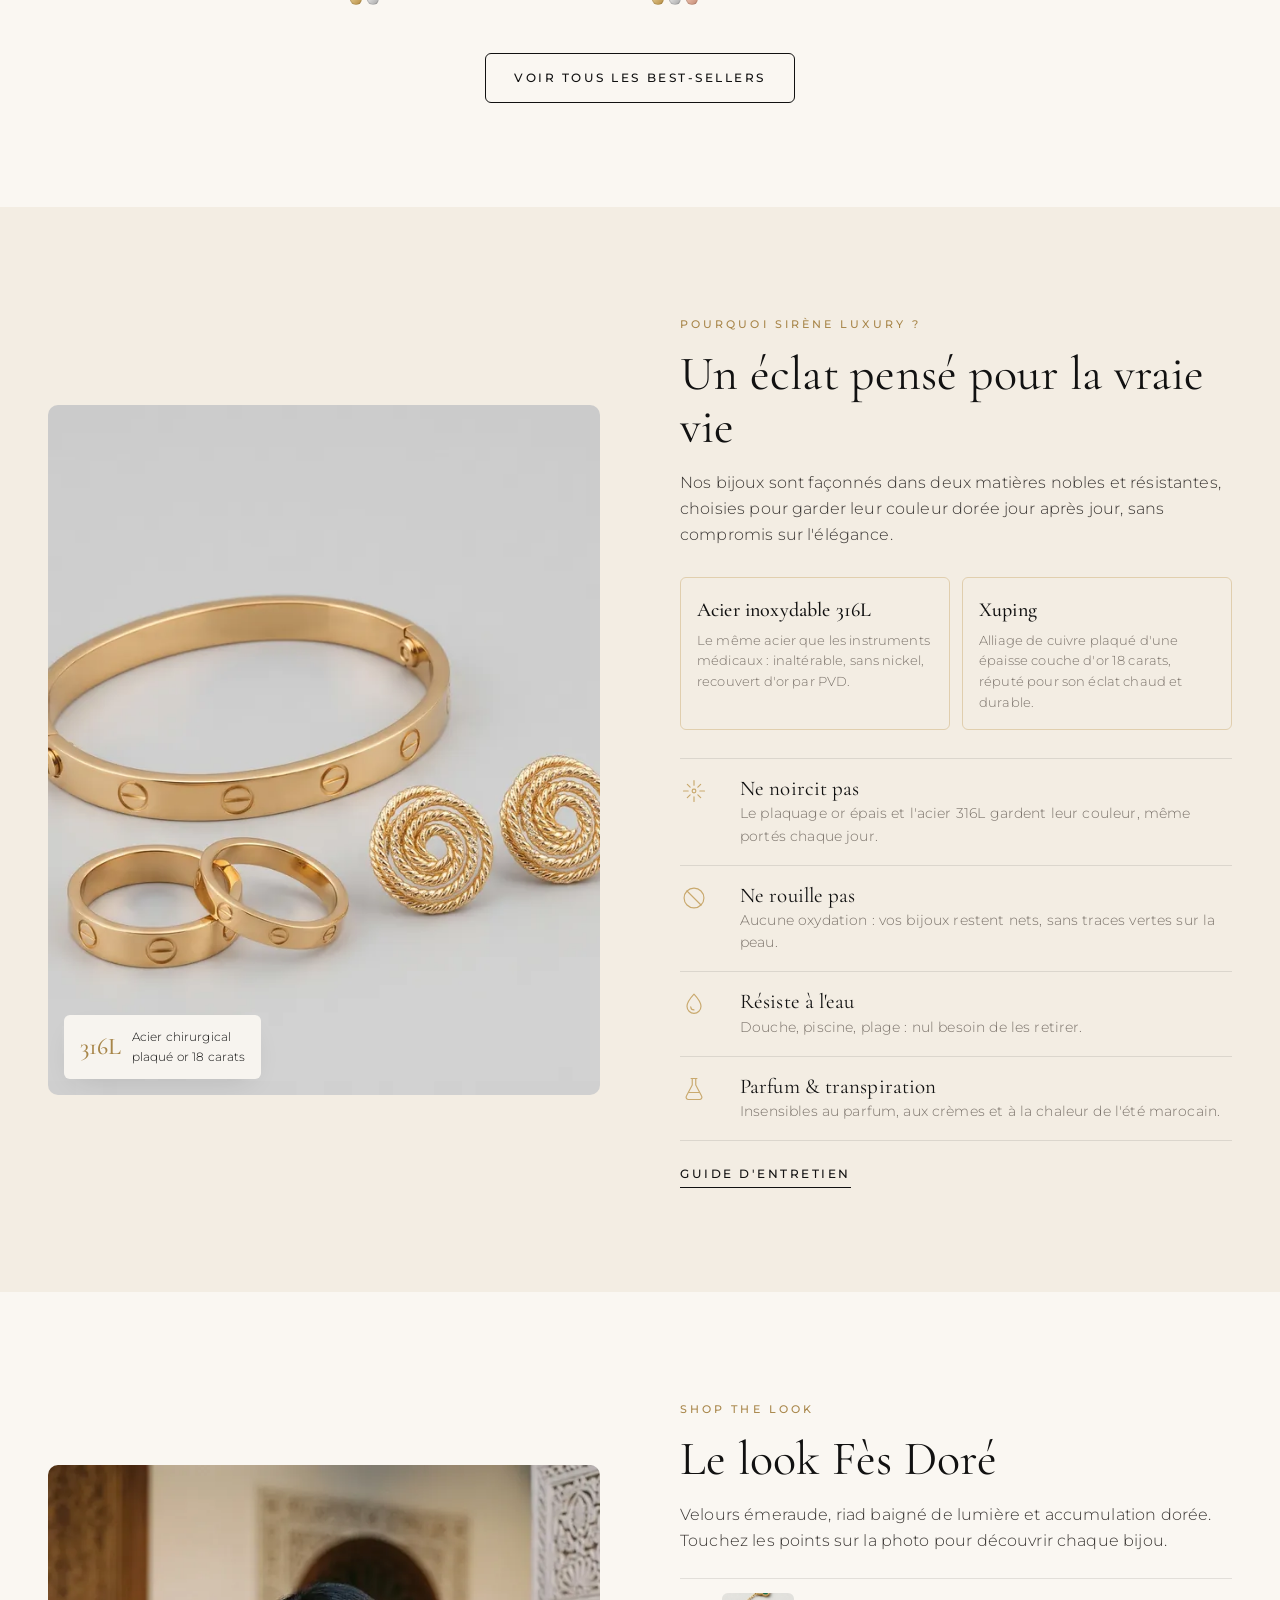
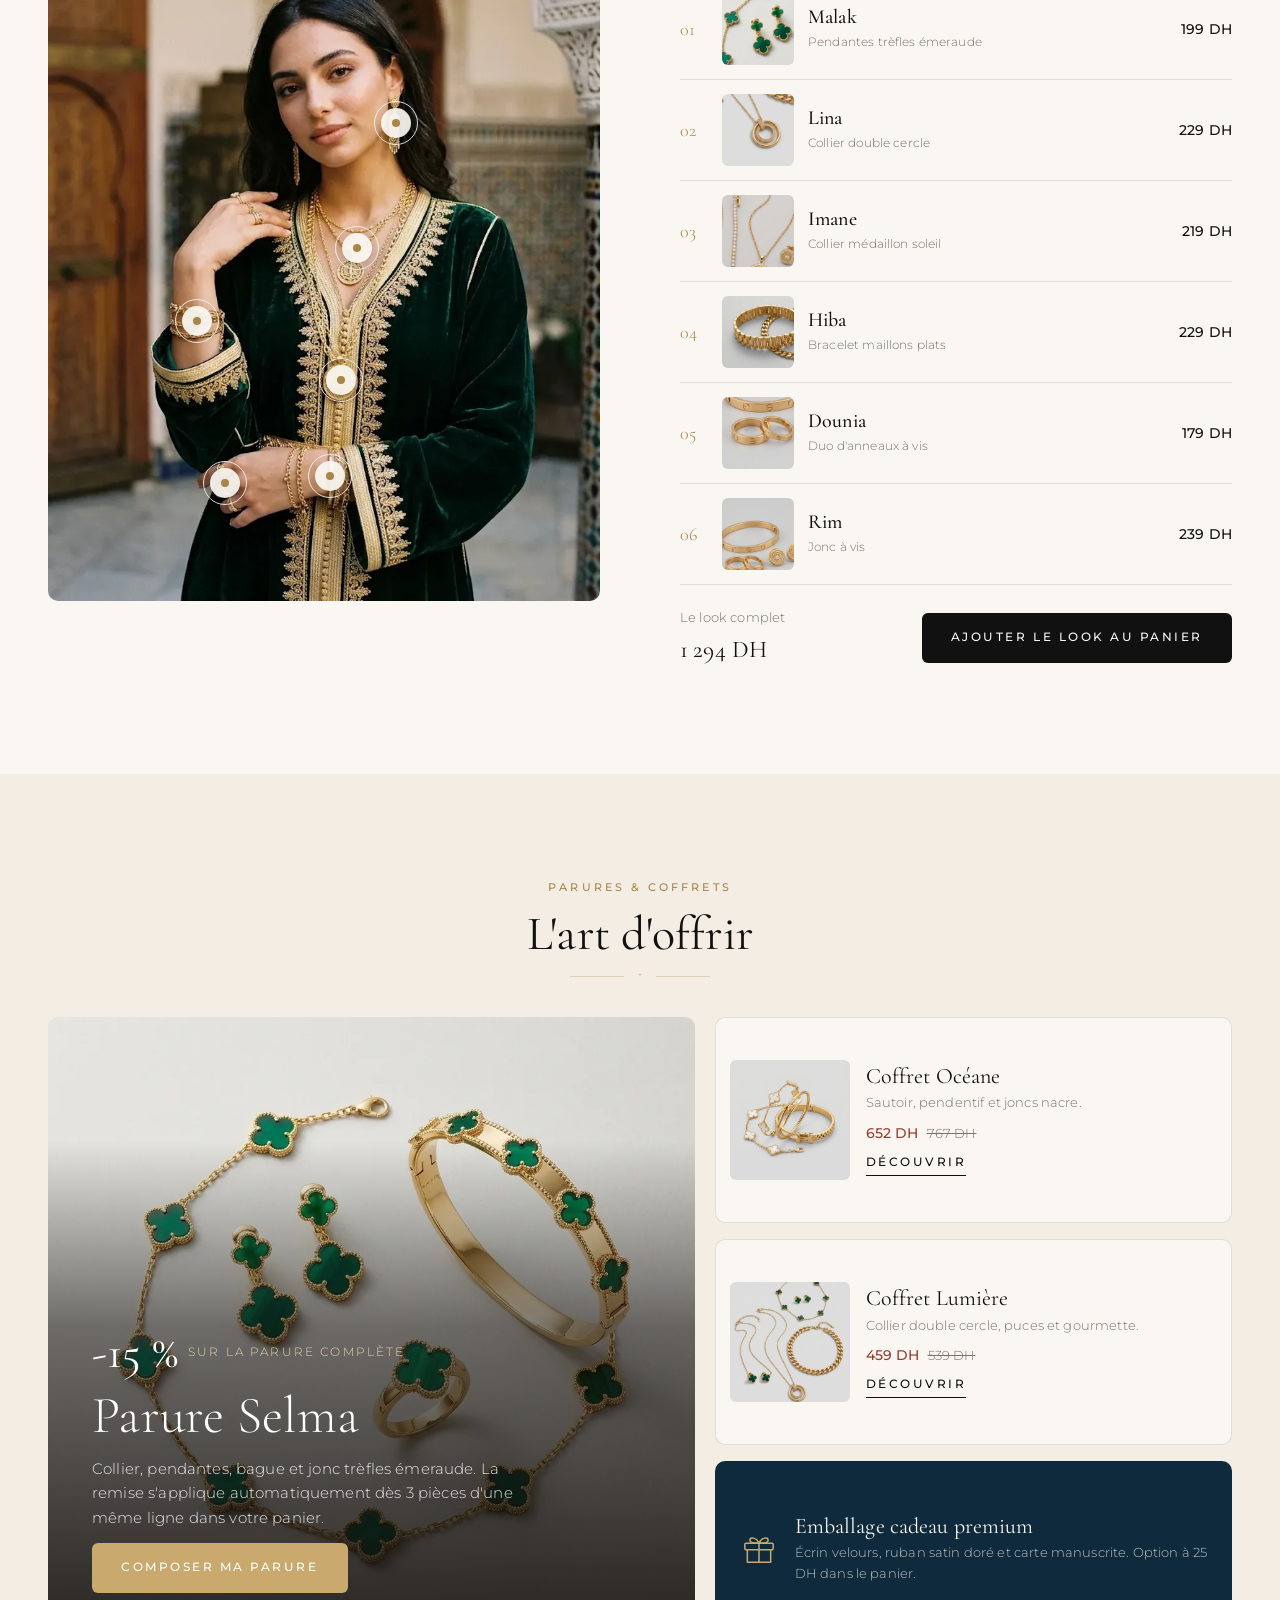
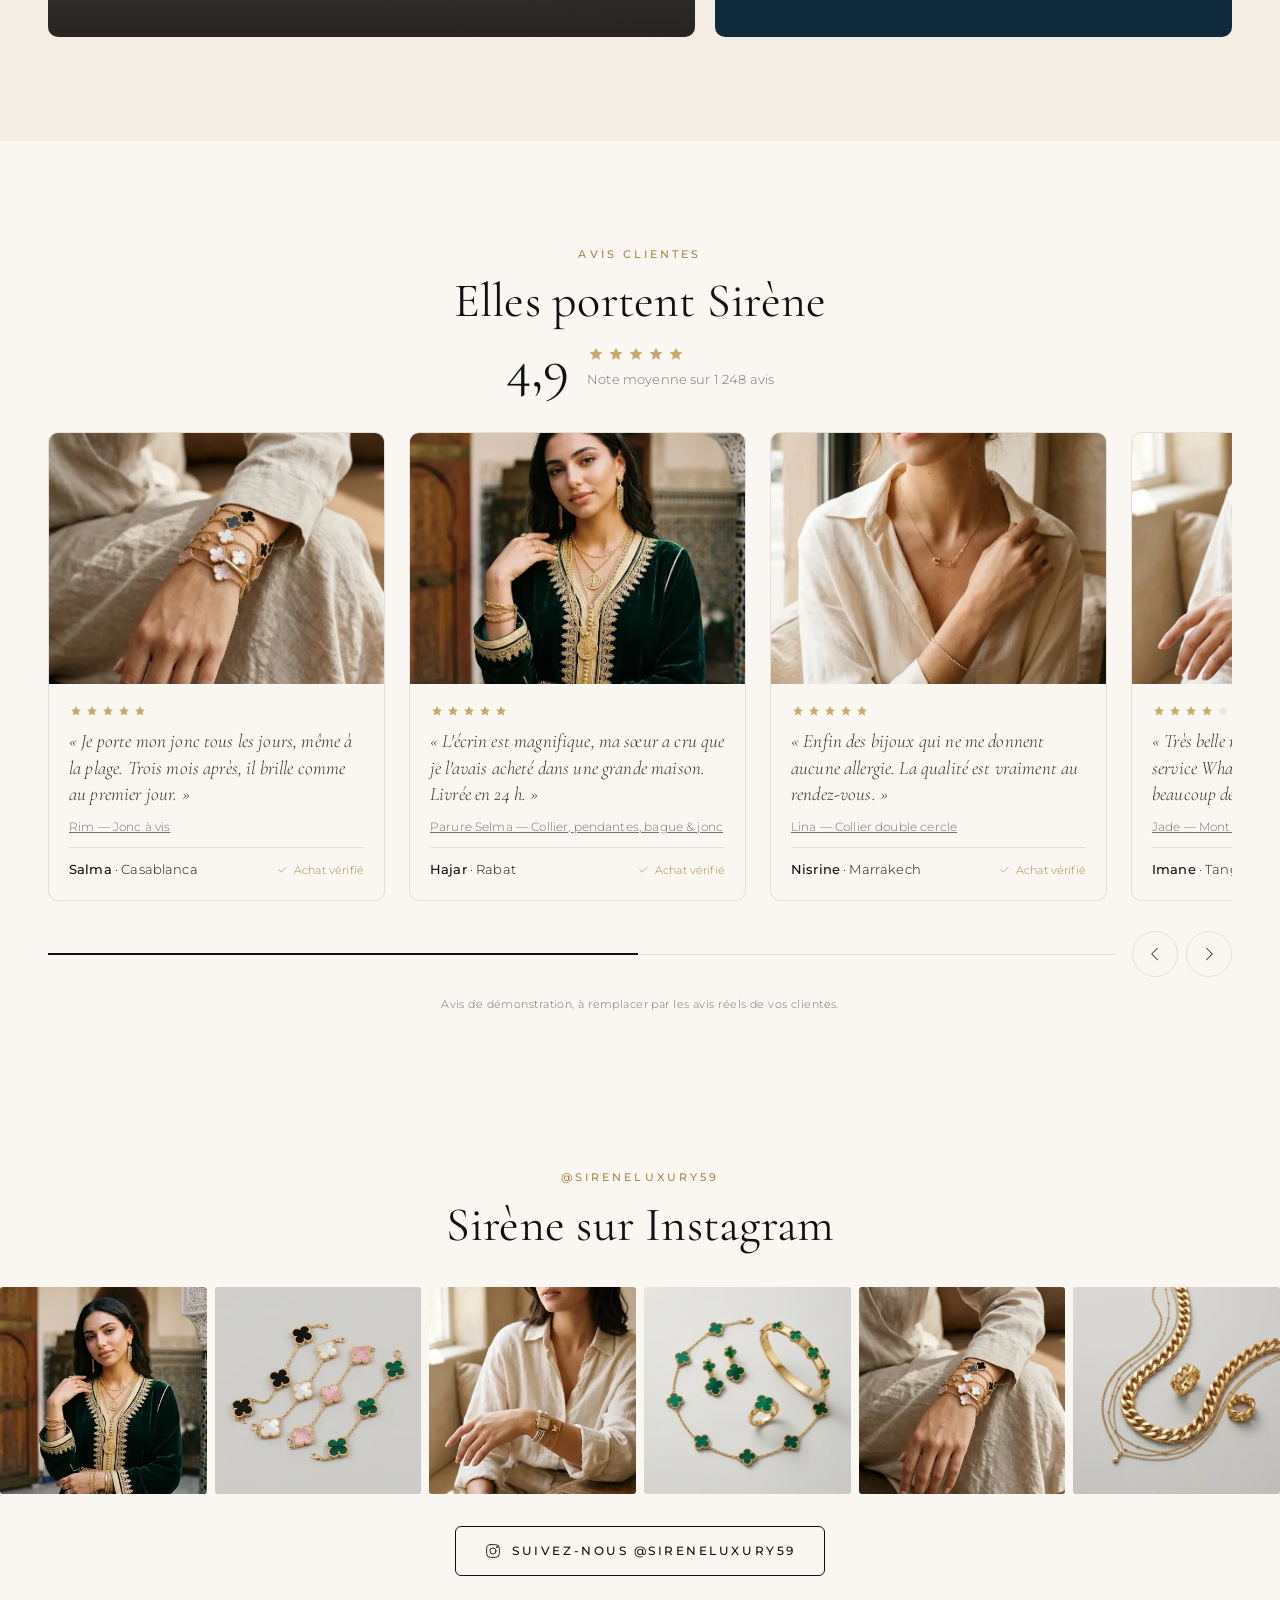
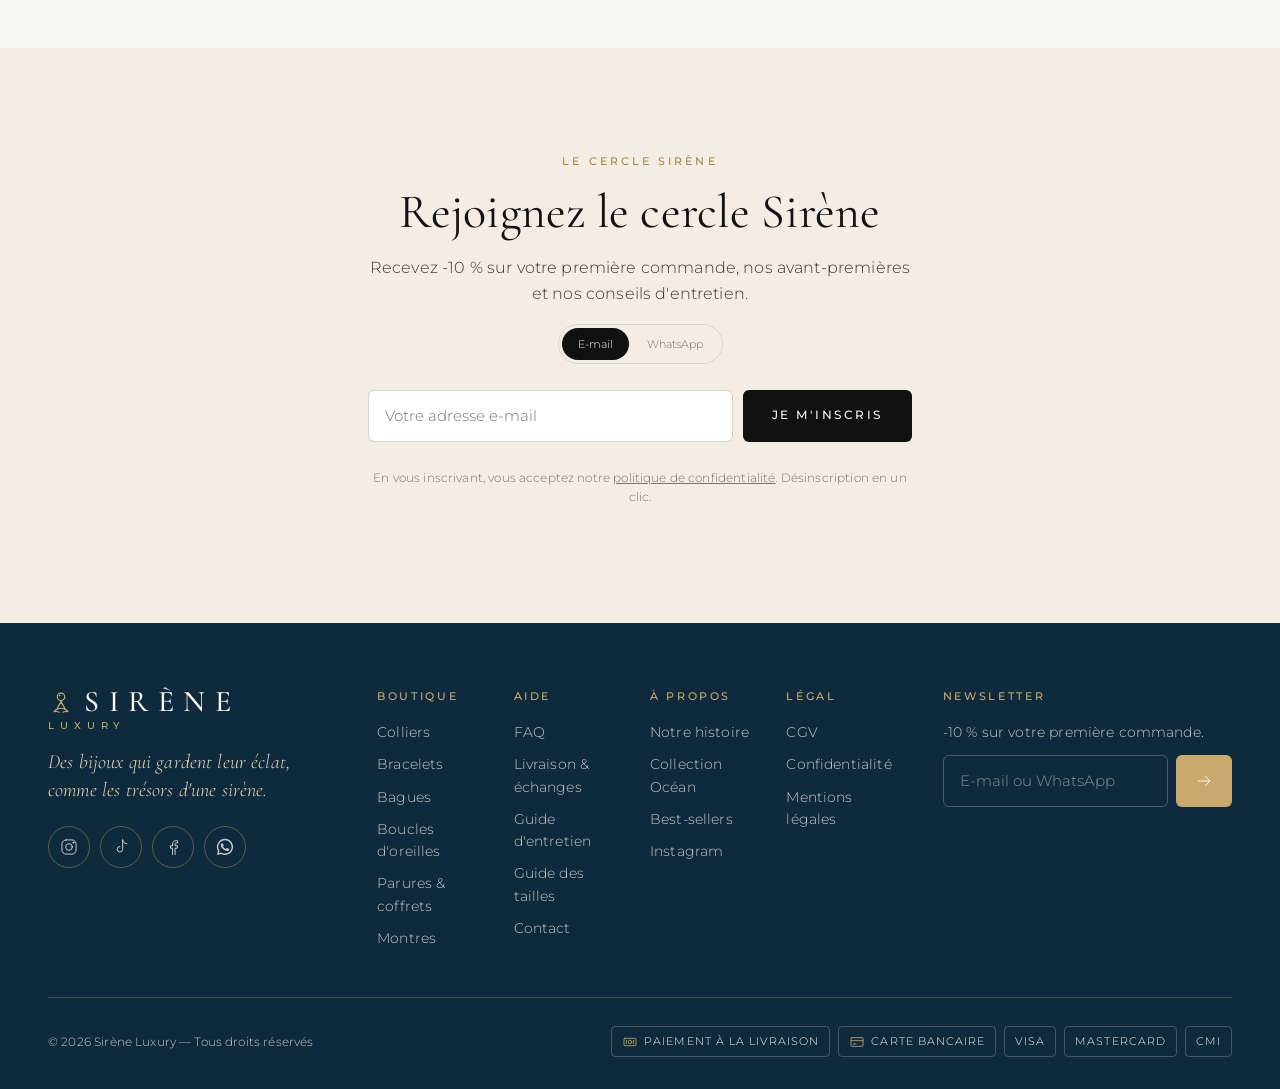
==== commit bb1eb6e8: "Hero « Arche marocaine » (proposition D) Co-Authored-By: Claude Opus 5.5 <noreply@anthropic.com> Cla" ====
--- a/index.html
+++ b/index.html
@@ -22,27 +22,34 @@
 
 <!-- 1. HERO -->
 <section class="hero" aria-roledescription="carrousel" aria-label="Mise en avant">
-  <div class="hero__media">
-    <div class="hero__slide is-active" data-label="Le caftan doré · Fès"><img src="assets/img/hero-caftan.webp" alt="Femme en caftan vert portant une parure dorée Sirène Luxury" fetchpriority="high"></div>
-    <div class="hero__slide" data-label="Lumière de lin · Essaouira"><img src="assets/img/hero-lin.webp" alt="Femme en chemise de lin portant un collier fin doré" loading="lazy"></div>
-    <div class="hero__slide" data-label="Accumulation trèfles"><img src="assets/img/hero-poignet.webp" alt="Poignet orné de bracelets trèfles dorés" loading="lazy"></div>
-  </div>
-  <span class="hero__frame" aria-hidden="true"></span>
-  <div class="hero__panel">
-    <svg class="hero__mono" viewBox="0 0 24 24" fill="none" stroke="currentColor" stroke-width="1" stroke-linecap="round" stroke-linejoin="round" aria-hidden="true"><circle cx="12" cy="7.2" r="3.4"/><path d="M12 10.6c0 3.4-3.6 5-3.6 8.2 1.4-.9 2.6-1.3 3.6-.8 1-.5 2.2-.1 3.6.8 0-3.2-3.6-4.8-3.6-8.2z"/><path d="M8.4 18.8c-1.2.3-2.4 1.1-2.9 2.2 1.6-.4 3.6-.2 4.9.4M15.6 18.8c1.2.3 2.4 1.1 2.9 2.2-1.6-.4-3.6-.2-4.9.4"/></svg>
-    <div class="hero__content">
-      <span class="eyebrow" data-i18n="hero.eyebrow">Haute joaillerie accessible</span>
-      <h1 class="h-display hero__title" data-i18n="hero.title">L'éclat qui ne s'efface jamais</h1>
+  <svg class="hero__pattern" viewBox="0 0 200 200" fill="none" stroke="currentColor" stroke-width=".6" aria-hidden="true"><g transform="translate(100 100)"><rect x="-60" y="-60" width="120" height="120" transform="rotate(0)"/><rect x="-60" y="-60" width="120" height="120" transform="rotate(22.5)"/><rect x="-60" y="-60" width="120" height="120" transform="rotate(45)"/><rect x="-60" y="-60" width="120" height="120" transform="rotate(67.5)"/><circle r="40"/><circle r="85"/></g></svg>
+  <div class="hero__in">
+    <div class="hero__arch">
+      <div class="hero__frame">
+        <div class="hero__slide is-active" data-label="Le caftan doré · Fès"><img src="assets/img/hero-caftan.webp" alt="Femme en caftan vert portant une parure dorée Sirène Luxury" fetchpriority="high"></div>
+        <div class="hero__slide" data-label="Lumière de lin · Essaouira"><img src="assets/img/hero-lin.webp" alt="Femme en chemise de lin portant un collier fin doré" loading="lazy"></div>
+        <div class="hero__slide" data-label="Accumulation trèfles"><img src="assets/img/hero-poignet.webp" alt="Poignet orné de bracelets trèfles dorés" loading="lazy"></div>
+      </div>
+      <a class="hero__badge" href="#newsletter"><span><b dir="ltr">-10 %</b><span data-i18n="hero.badge">1re commande</span></span></a>
+      <div class="hero__label" id="heroLabel">Le caftan doré · Fès</div>
+    </div>
+    <div class="hero__text">
+      <span class="eyebrow" data-i18n="hero.eyebrow">Maison marocaine de joaillerie</span>
+      <h1 class="hero__title"><span data-i18n="hero.t1">L'éclat qui ne s'efface</span> <em class="serif-i" data-i18n="hero.t2">jamais</em></h1>
       <p class="hero__sub" data-i18n="hero.sub">Bijoux en acier inoxydable et Xuping, conçus pour durer.</p>
       <div class="hero__ctas">
         <a href="collection.html?c=nouveautes" class="btn btn--gold btn--lg" data-i18n="hero.cta1">Découvrir la collection</a>
-        <a href="#" data-wa-general class="btn btn--ghost-light btn--lg"><span data-ico="wa"></span><span data-i18n="hero.cta2">Commander sur WhatsApp</span></a>
-      </div>
-    </div>
-    <div class="hero__foot">
-      <div class="hero__dots" role="tablist"><button class="hero__dot is-active" aria-label="Visuel 1"><i></i></button><button class="hero__dot" aria-label="Visuel 2"><i></i></button><button class="hero__dot" aria-label="Visuel 3"><i></i></button></div>
-      <div class="hero__count"><b id="heroNum">01</b> / 03</div>
-      <div class="hero__label" id="heroLabel">Le caftan doré · Fès</div>
+        <a href="#" data-wa-general class="btn btn--ghost btn--lg"><span data-ico="wa"></span><span data-i18n="hero.cta2">Commander sur WhatsApp</span></a>
+      </div>
+      <div class="hero__stats">
+        <div><b>4,9/5</b><small data-i18n="hero.s1">1 248 avis clientes</small></div>
+        <div><b>24-72 h</b><small data-i18n="hero.s2">Partout au Maroc</small></div>
+        <div><b>0 DH</b><small data-i18n="hero.s3">Payé avant livraison</small></div>
+      </div>
+      <div class="hero__nav">
+        <div class="hero__dots" role="tablist"><button class="hero__dot is-active" aria-label="Visuel 1"><i></i></button><button class="hero__dot" aria-label="Visuel 2"><i></i></button><button class="hero__dot" aria-label="Visuel 3"><i></i></button></div>
+        <div class="hero__count"><b id="heroNum">01</b> / 03</div>
+      </div>
     </div>
   </div>
 </section>
@@ -180,7 +187,7 @@
 </section>
 
 <!-- 12. NEWSLETTER -->
-<section class="section news">
+<section class="section news" id="newsletter">
   <div class="container news__inner reveal">
     <span class="eyebrow" data-i18n="nl.eyebrow">Le cercle Sirène</span>
     <h2 class="h-section" data-i18n="nl.title">Rejoignez le cercle Sirène</h2>
--- a/assets/css/styles.css
+++ b/assets/css/styles.css
@@ -204,47 +204,46 @@
 .search__row b{font-family:var(--serif);font-weight:500;font-size:19px;display:block}
 
 /* ---------- Hero ---------- */
-.hero{position:relative;height:calc(100svh - var(--header-h) - var(--ann-h));min-height:600px;max-height:900px;overflow:hidden;background:var(--ocean);color:var(--ivory)}
-.hero__media{position:absolute;inset:0}
+/* Hero « Arche marocaine » */
+.hero{position:relative;background:var(--ivory-2);overflow:hidden;isolation:isolate}
+.hero__pattern{position:absolute;z-index:-1;inset-inline-end:-140px;top:-140px;width:560px;opacity:.12;color:var(--gold-d);pointer-events:none}
+.hero__in{display:grid;gap:30px;align-items:center;padding:28px var(--gutter) 52px;max-width:var(--maxw);margin:0 auto}
+.hero__arch{position:relative;justify-self:center;width:min(100% - 20px,440px);aspect-ratio:3/4.1}
+.hero__arch::before{content:"";position:absolute;inset:-12px;border:1px solid var(--gold);border-radius:999px 999px 14px 14px;opacity:.6}
+.hero__frame{position:absolute;inset:0;border-radius:999px 999px 8px 8px;overflow:hidden;background:var(--pearl);box-shadow:var(--shadow-lg)}
 .hero__slide{position:absolute;inset:0;opacity:0;transition:opacity 1.4s var(--ease)}
 .hero__slide.is-active{opacity:1;z-index:1}
-.hero__slide img{width:100%;height:100%;object-fit:cover;object-position:50% 18%;transform:scale(1.06);transition:transform 7s linear}
+.hero__slide img{width:100%;height:100%;object-fit:cover;object-position:50% 20%;transform:scale(1.06);transition:transform 7s linear}
 .hero__slide.is-active img{transform:scale(1)}
-.hero__media::after{content:"";position:absolute;inset:0;z-index:2;background:linear-gradient(180deg,rgba(15,42,61,0) 30%,rgba(15,42,61,.55) 58%,rgba(15,42,61,.94) 100%)}
-.hero__panel{position:relative;z-index:3;height:100%;display:flex;flex-direction:column;justify-content:flex-end;padding:0 var(--gutter) 28px}
-.hero__content .eyebrow{color:var(--gold)}
-.hero__title{margin:14px 0 14px;max-width:11ch;font-weight:300;color:var(--ivory)}
-.hero__title em{font-style:italic;color:var(--gold-l)}
-.hero__sub{font-size:15px;max-width:36ch;color:rgba(250,247,242,.82);margin:0 0 26px}
-.hero__ctas{display:flex;flex-wrap:wrap;gap:10px}
-.hero__ctas .btn{flex:1 1 220px}
-.hero__foot{display:flex;align-items:center;gap:18px;margin-top:26px;padding-top:18px;border-top:1px solid rgba(201,169,110,.3)}
+.hero__badge{position:absolute;z-index:3;bottom:26px;inset-inline-start:-10px;background:var(--ocean);color:var(--ivory);border-radius:50%;width:104px;height:104px;display:grid;place-items:center;text-align:center;font-family:var(--serif);font-size:14px;line-height:1.15;box-shadow:var(--shadow-lg)}
+.hero__badge b{display:block;font-size:28px;color:var(--gold);font-weight:400}
+.hero__label{position:absolute;z-index:3;bottom:-36px;left:0;right:0;text-align:center;font-family:var(--serif);font-style:italic;font-size:15px;color:var(--muted)}
+.hero__title{font-size:clamp(42px,6.5vw,96px);font-weight:300;line-height:1.02;margin:14px 0 16px}
+html[dir="rtl"] .hero__title{line-height:1.3}
+.hero__title em{color:var(--gold-d)}
+.hero__sub{color:var(--ink-2);margin:0 0 26px;max-width:40ch;font-size:15.5px}
+.hero__ctas{display:flex;gap:10px;flex-wrap:wrap}
+.hero__ctas .btn{flex:1 1 230px;max-width:300px}
+.hero__stats{display:flex;gap:26px;margin-top:32px;padding-top:22px;border-top:1px solid var(--line-gold);flex-wrap:wrap}
+.hero__stats b{font-family:var(--serif);font-size:28px;font-weight:400;display:block;line-height:1.1}
+.hero__stats small{font-size:12px;color:var(--muted)}
+.hero__nav{display:flex;align-items:center;gap:16px;margin-top:22px}
 .hero__dots{display:flex;gap:8px;align-items:center}
 .hero__dot{width:30px;height:12px;position:relative}
-.hero__dot::before{content:"";position:absolute;left:0;right:0;top:5px;height:2px;background:rgba(250,247,242,.25)}
+.hero__dot::before{content:"";position:absolute;left:0;right:0;top:5px;height:2px;background:rgba(17,17,17,.12)}
 .hero__dot i{position:absolute;left:0;right:0;top:5px;height:2px;background:var(--gold);transform:scaleX(0);transform-origin:left}
 html[dir="rtl"] .hero__dot i{transform-origin:right}
 .hero__dot.is-active i{animation:dot 6s linear forwards}
 @keyframes dot{to{transform:scaleX(1)}}
-.hero__count{font-family:var(--serif);font-size:17px;color:rgba(250,247,242,.6);white-space:nowrap}
-.hero__count b{color:var(--ivory);font-weight:500}
-.hero__label{margin-inline-start:auto;font-family:var(--serif);font-style:italic;font-size:16px;color:var(--gold-l);text-align:end}
-.hero__frame{display:none}
+.hero__count{font-family:var(--serif);font-size:16px;color:var(--muted)}
+.hero__count b{color:var(--ink);font-weight:500}
+@media(max-width:1023px){.hero__text{text-align:center}.hero__sub{margin-inline:auto}.hero__ctas,.hero__stats,.hero__nav{justify-content:center}.hero__ctas .btn{max-width:none}.hero__in{padding-top:36px}.hero__arch{margin-bottom:30px}}
 @media(min-width:1024px){
-  .hero{display:grid;grid-template-columns:minmax(440px,.9fr) 1.1fr}
-  .hero__panel{grid-column:1;grid-row:1;justify-content:center;padding:64px clamp(40px,5vw,96px)}
-  .hero__media{position:relative;grid-column:2;grid-row:1;inset:auto}
-  .hero__media::after{background:linear-gradient(90deg,rgba(15,42,61,.35),rgba(15,42,61,0) 22%)}
-  html[dir="rtl"] .hero__media::after{background:linear-gradient(-90deg,rgba(15,42,61,.35),rgba(15,42,61,0) 22%)}
-  .hero__content{max-width:520px}
-  .hero__title{font-size:clamp(56px,5.4vw,92px)}
-  .hero__sub{font-size:17px}
+  .hero__in{grid-template-columns:1fr 1fr;padding:56px var(--gutter) 84px;gap:72px;min-height:calc(100svh - var(--header-h) - var(--ann-h));max-height:900px}
+  .hero__arch{order:2;width:min(100%,480px)}
+  .hero__badge{inset-inline-start:-34px;width:116px;height:116px}
   .hero__ctas .btn{flex:0 1 auto}
-  .hero__foot{position:absolute;left:clamp(40px,5vw,96px);right:clamp(40px,5vw,96px);bottom:40px;margin:0}
-  .hero__frame{display:block;position:absolute;z-index:3;inset:22px;border:1px solid rgba(201,169,110,.35);pointer-events:none;border-radius:2px}
-  .hero__mono{position:absolute;top:56px;inset-inline-start:clamp(40px,5vw,96px);width:34px;height:34px;color:var(--gold)}
-}
-@media(max-width:1023px){.hero__mono{display:none}}
+}
 
 /* ---------- Reassurance ---------- */
 .reassure{border-bottom:1px solid var(--line);background:var(--ivory)}
@@ -771,23 +770,6 @@
   .cat:not(:first-child) .cat__label small{display:none}
   .cat__arrow{width:32px;height:32px}
   .cat__arrow .icon{width:16px;height:16px}
-  .hero__label{display:none}
   .pcard__name{font-size:19px}
   .pcard__mat{font-size:10.5px}
 }
-
-/* ---------- Hero : ajustements ---------- */
-.hero__title{max-width:14ch}
-@media(max-width:1023px){
-  .hero{height:auto;min-height:0;max-height:none;display:flex;flex-direction:column}
-  .hero__media{position:relative;height:min(64svh,620px);flex:none}
-  .hero__media::after{background:linear-gradient(180deg,rgba(15,42,61,0) 70%,rgba(15,42,61,.9) 100%)}
-  .hero__panel{height:auto;padding:28px var(--gutter) 30px;margin-top:-28px}
-  .hero__title{font-size:clamp(40px,10.5vw,64px);margin:10px 0 12px}
-  .hero__sub{margin-bottom:22px}
-  .hero__foot{margin-top:24px}
-}
-@media(min-width:1024px){
-  .hero__frame{right:auto;width:calc(45% - 44px)}
-  html[dir="rtl"] .hero__frame{left:auto;right:22px}
-}
